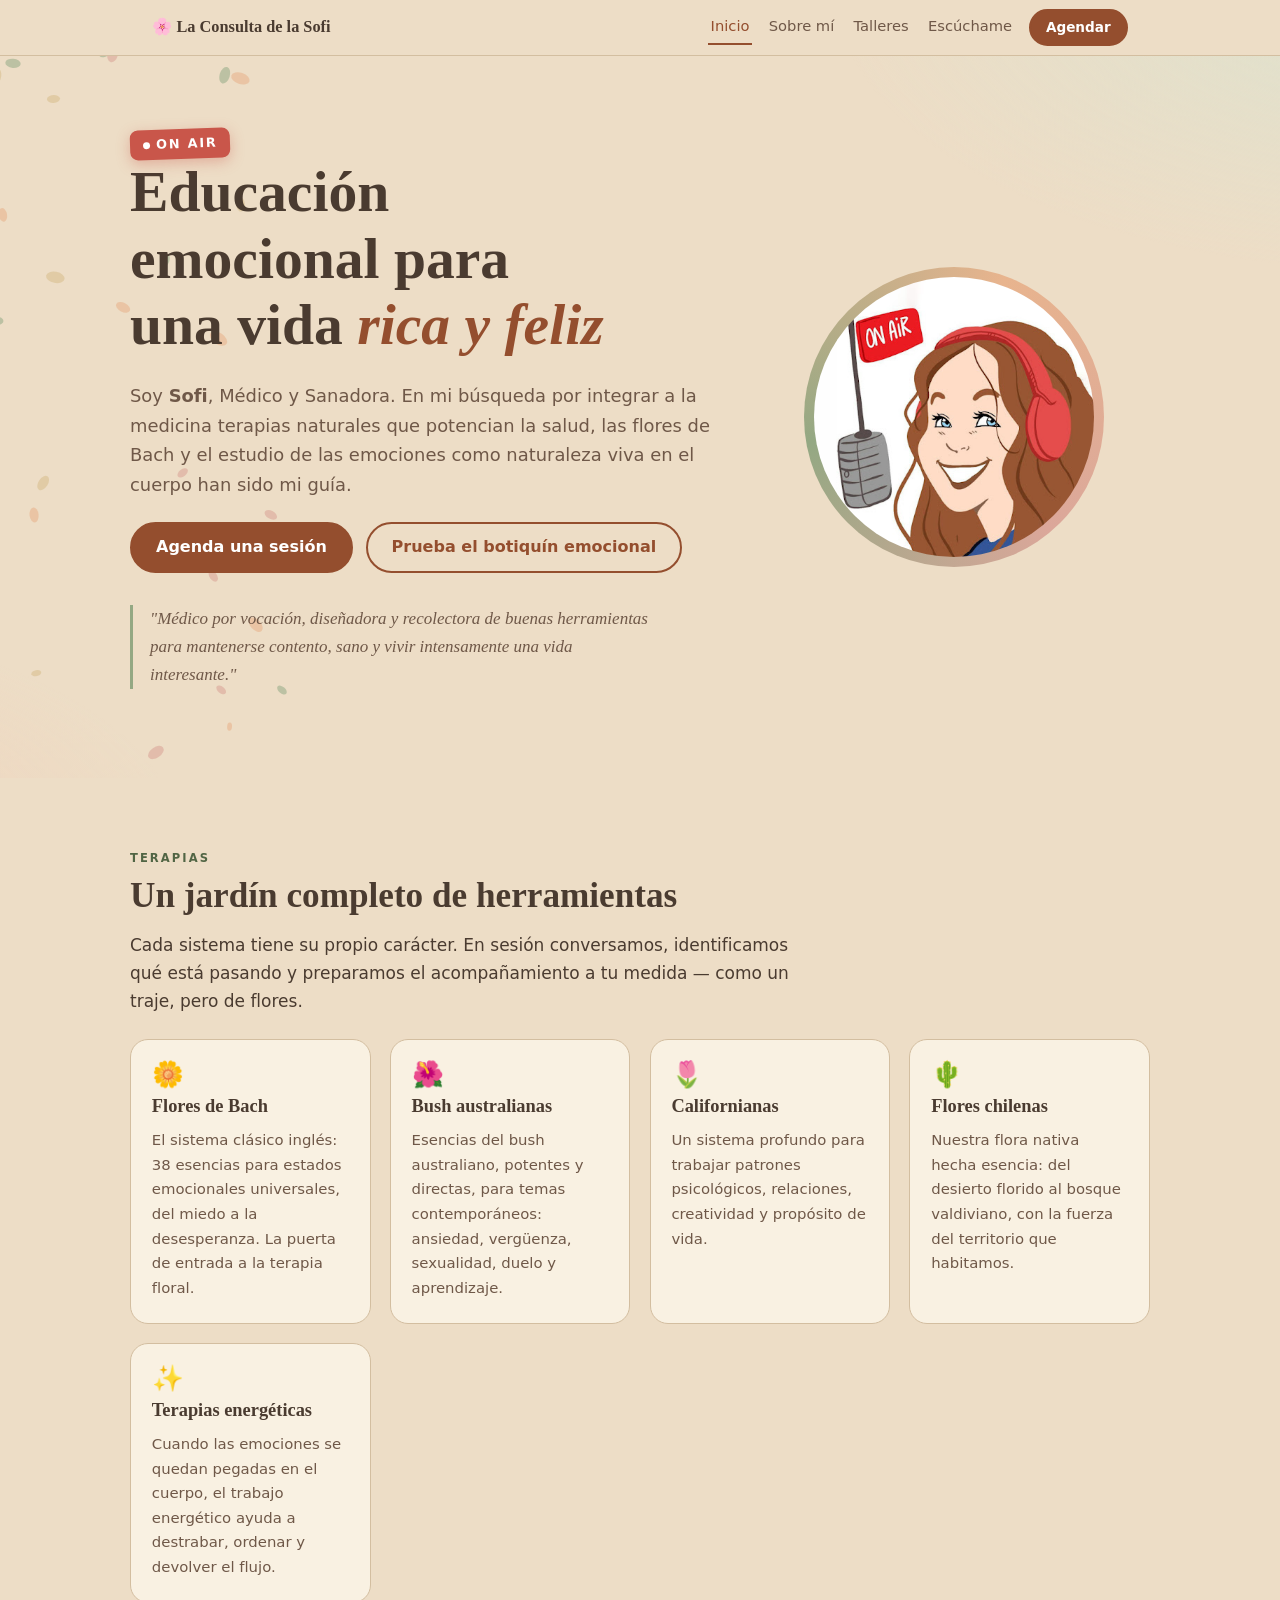
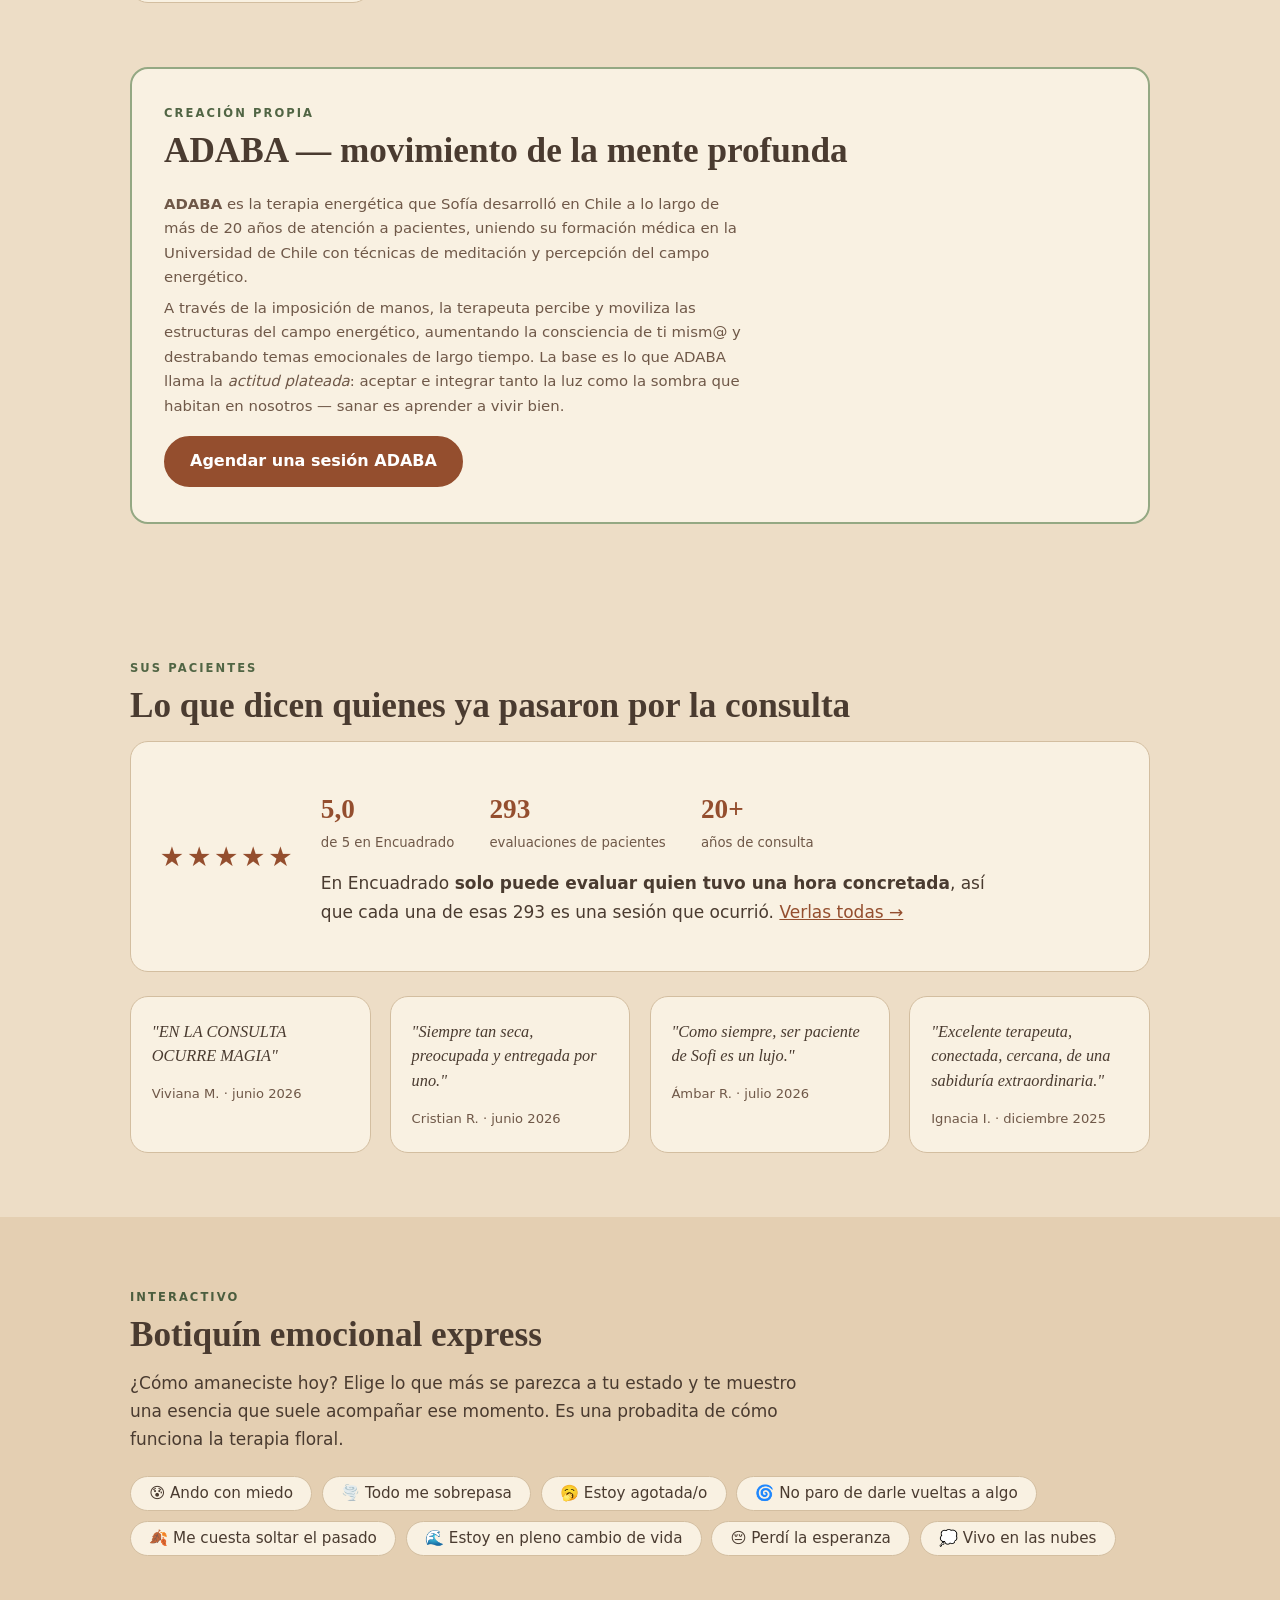
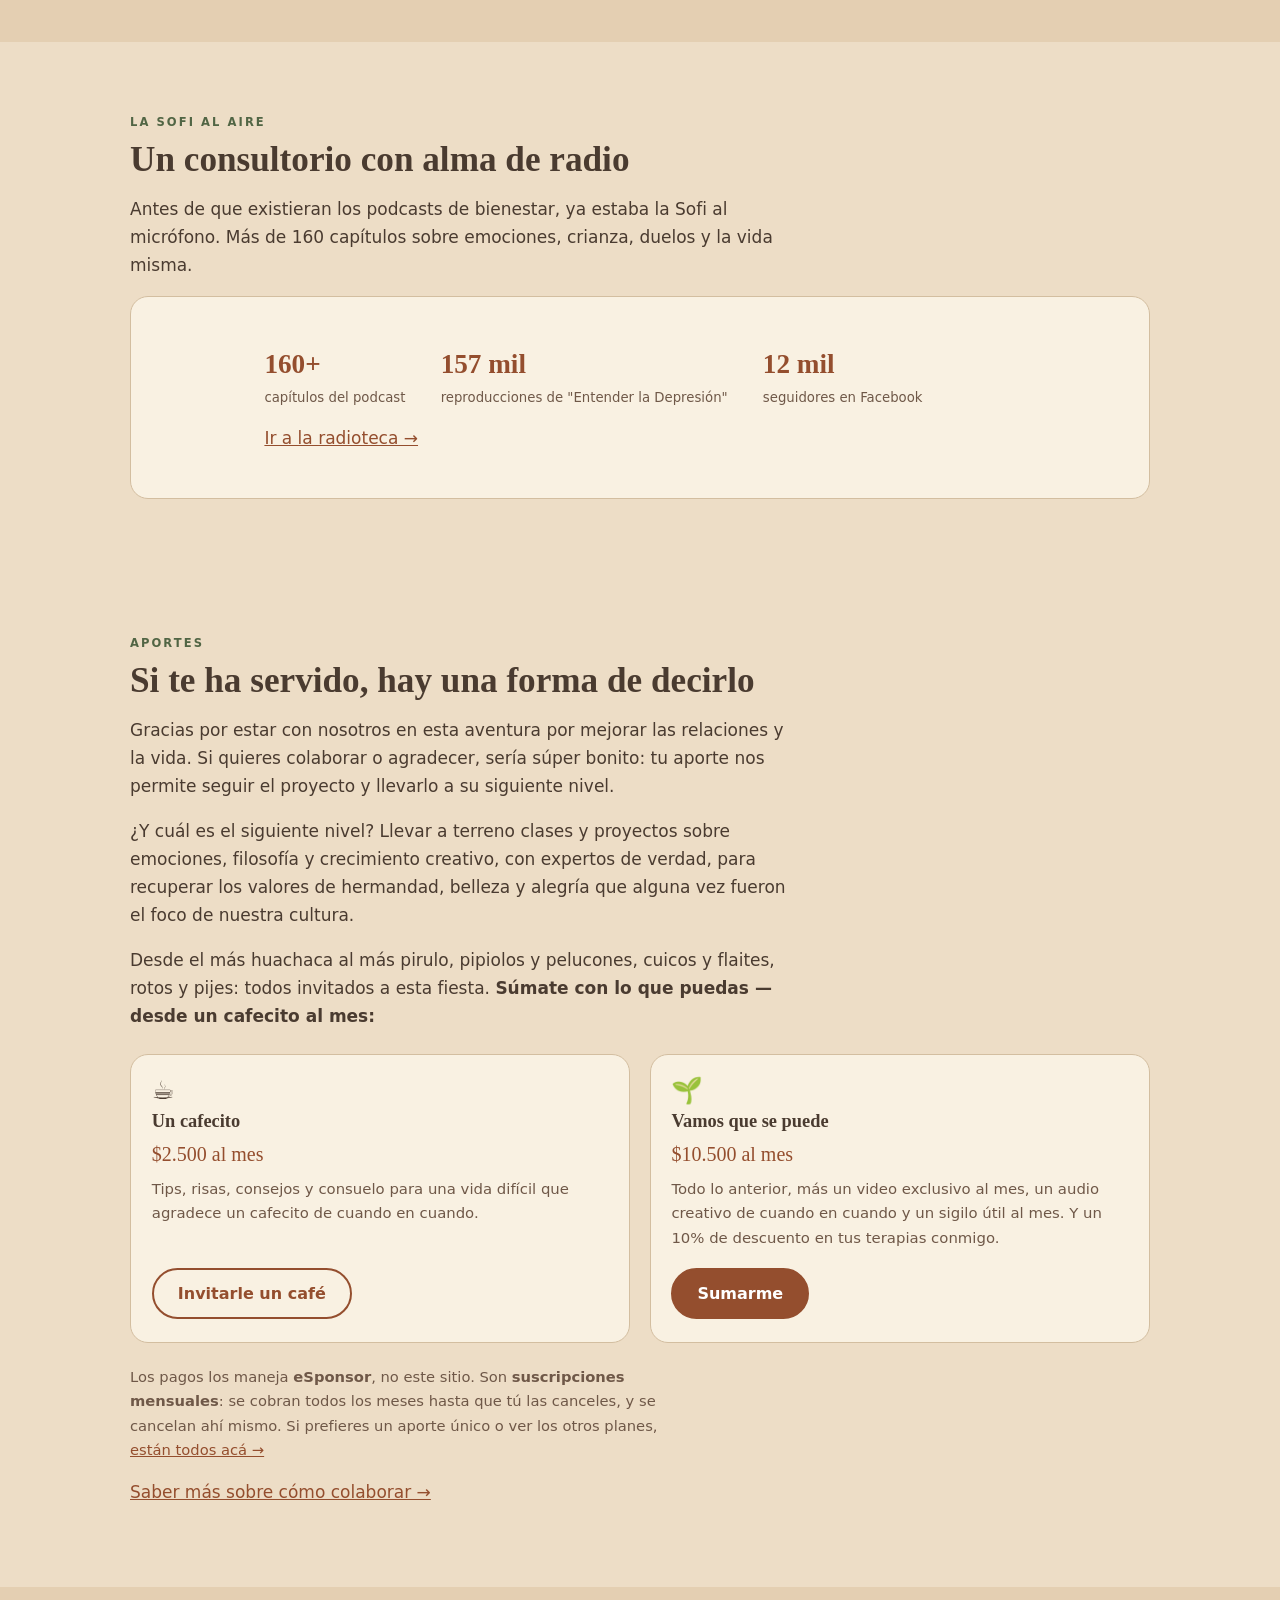
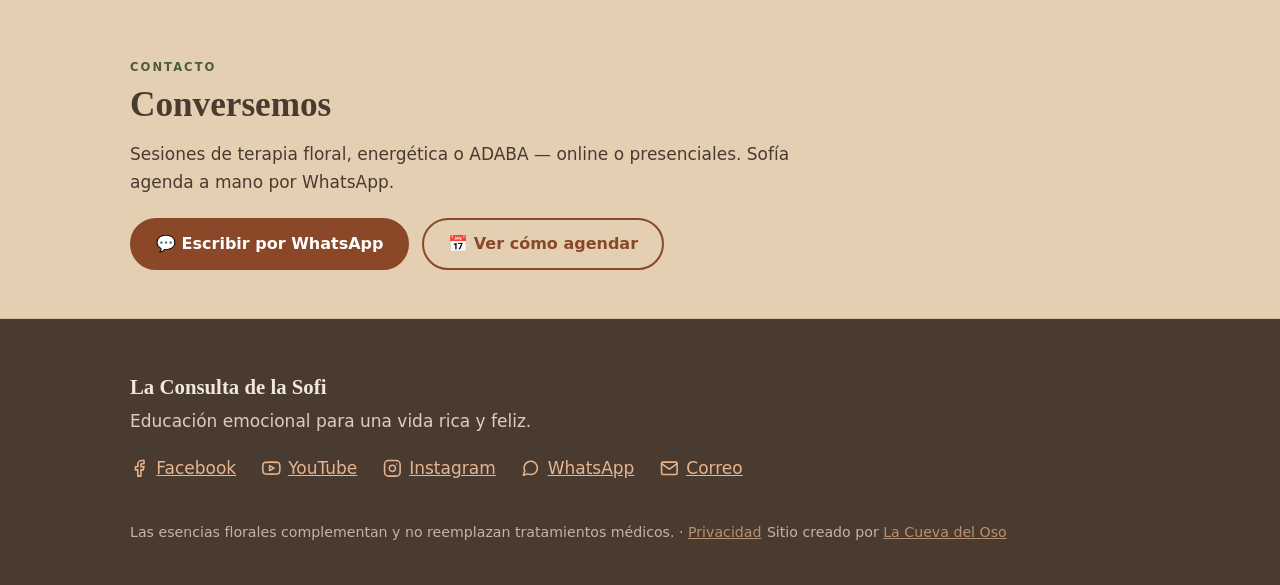
==== index.html @ 29381c26 "refactor: divide estilos.css y agrega H1 faltante en 4 páginas estilos.css (251 líneas, sobre el lím" ====
<!doctype html>
<html lang="es-CL">
<head>
<meta charset="utf-8">
<meta name="viewport" content="width=device-width, initial-scale=1">
<title>La Consulta de la Sofi — Terapia floral y educación emocional</title>
<meta name="description" content="Sofía Vera, terapeuta floral y energética: flores de Bach, Bush australianas, californianas y chilenas, más ADABA, su método propio. Sin solemnidad.">
<!-- HU-18 · qué se dejó fuera del JSON-LD: plan.md → HU-18. -->
<link rel="canonical" href="https://laconsultadelasofi.cl/index.html">
<meta property="og:type" content="website">
<meta property="og:site_name" content="La Consulta de la Sofi">
<meta property="og:locale" content="es_CL">
<meta property="og:title" content="La Consulta de la Sofi — Terapia floral y educación emocional">
<meta property="og:description" content="Terapia floral, terapias energéticas y ADABA con Sofía Vera. Educación emocional sin solemnidad y con harto humor.">
<meta property="og:url" content="https://laconsultadelasofi.cl/index.html">
<meta property="og:image" content="https://laconsultadelasofi.cl/assets/sofi-avatar.jpg">
<meta property="og:image:width" content="400">
<meta property="og:image:height" content="400">
<meta property="og:image:alt" content="Ilustración de Sofía con audífonos rojos frente a un micrófono de radio">
<!-- summary, no summary_large_image: la imagen es cuadrada. Tarjeta ancha = HU-15. -->
<meta name="twitter:card" content="summary">
<link rel="stylesheet" href="css/base.css">
<link rel="stylesheet" href="css/componentes.css">
<script type="application/ld+json">
{
  "@context": "https://schema.org", "@type": "HealthAndBeautyBusiness",
  "name": "La Consulta de la Sofi",
  "alternateName": "Adaba - Sofi Vera Peruzzi",
  "description": "Terapia floral (Bach, Bush australianas, californianas y chilenas), terapias energéticas y ADABA, método propio de Sofía Vera.",
  "url": "https://laconsultadelasofi.cl/",
  "image": "https://laconsultadelasofi.cl/assets/sofi-avatar.jpg",
  "areaServed": { "@type": "City", "name": "Santiago", "addressRegion": "Región Metropolitana", "addressCountry": "CL" },
  "availableLanguage": "es",
  "founder": {
    "@type": "Person", "name": "Sofía Vera Peruzzi", "jobTitle": "Terapeuta floral y energética",
    "knowsAbout": ["Terapia floral", "Flores de Bach", "Terapia energética", "ADABA", "Educación emocional"]
  },
  "makesOffer": [
    { "@type": "Offer", "itemOffered": { "@type": "Service", "name": "Terapia floral", "description": "Bach, Bush australianas, californianas o chilenas, en mezcla preparada a medida." } },
    { "@type": "Offer", "itemOffered": { "@type": "Service", "name": "Terapia energética", "description": "Trabajo sobre emociones que se quedan pegadas en el cuerpo." } },
    { "@type": "Offer", "itemOffered": { "@type": "Service", "name": "Sesión ADABA", "description": "Método propio desarrollado en más de 20 años de consulta." } }
  ],
  "sameAs": [
    "https://www.youtube.com/@LaConsultadelaSofi",
    "https://www.facebook.com/LaConsultaDeLaSofi",
    "https://www.instagram.com/laconsultadelasofi/",
    "https://encuadrado.com/p/adaba-sofia-vera-peruzzi"
  ]
}
</script>
</head>
<body>

<!-- ponytail: nav duplicado en las 6 páginas; sin build no hay includes. Si cambia, cambiarlo en las 6. -->
<nav>
  <div class="wrap">
    <a class="brand" href="index.html">🌸 La Consulta de la Sofi</a>
    <a class="link" href="index.html" aria-current="page">Inicio</a>
    <a class="link" href="sobre-mi.html">Sobre mí</a>
    <a class="link" href="talleres.html">Talleres</a>
    <a class="link" href="escuchame.html">Escúchame</a>
    <a class="btn primary small" href="agendar.html">Agendar</a>
  </div>
</nav>

<main>
  <div class="hero">
    <canvas id="petals" aria-hidden="true"></canvas>
    <div class="wrap">
      <div>
        <span class="onair"><span class="dot"></span>ON AIR</span>
        <h1>Educación emocional para una vida <em>rica y feliz</em></h1>
        <p class="sub">Soy <strong>Sofi</strong>, Médico y Sanadora. En mi búsqueda por integrar a la medicina terapias naturales que potencian la salud, las flores de Bach y el estudio de las emociones como naturaleza viva en el cuerpo han sido mi guía.</p>
        <div class="cta-row">
          <a class="btn primary" href="https://wa.me/56928192203?text=Hola%20Sofi%2C%20te%20escribo%20desde%20tu%20p%C3%A1gina" target="_blank" rel="noopener">Agenda una sesión</a>
          <a class="btn" href="#botiquin">Prueba el botiquín emocional</a>
        </div>
        <p class="credo">"Médico por vocación, diseñadora y recolectora de buenas herramientas para mantenerse contento, sano y vivir intensamente una vida interesante."</p>
      </div>
      <div class="avatar-ring">
        <img src="assets/sofi-avatar.jpg" width="320" height="320" alt="Ilustración de Sofía con audífonos rojos y un micrófono de radio con el letrero ON AIR">
      </div>
    </div>
  </div>

  <section id="terapias">
    <div class="wrap">
      <span class="eyebrow">Terapias</span>
      <h2>Un jardín completo de herramientas</h2>
      <p>Cada sistema tiene su propio carácter. En sesión conversamos, identificamos qué está pasando y preparamos el acompañamiento a tu medida — como un traje, pero de flores.</p>
      <div class="grid">
        <div class="card"><div class="flower">🌼</div><h3>Flores de Bach</h3><p>El sistema clásico inglés: 38 esencias para estados emocionales universales, del miedo a la desesperanza. La puerta de entrada a la terapia floral.</p></div>
        <div class="card"><div class="flower">🌺</div><h3>Bush australianas</h3><p>Esencias del bush australiano, potentes y directas, para temas contemporáneos: ansiedad, vergüenza, sexualidad, duelo y aprendizaje.</p></div>
        <div class="card"><div class="flower">🌷</div><h3>Californianas</h3><p>Un sistema profundo para trabajar patrones psicológicos, relaciones, creatividad y propósito de vida.</p></div>
        <div class="card"><div class="flower">🌵</div><h3>Flores chilenas</h3><p>Nuestra flora nativa hecha esencia: del desierto florido al bosque valdiviano, con la fuerza del territorio que habitamos.</p></div>
        <div class="card"><div class="flower">✨</div><h3>Terapias energéticas</h3><p>Cuando las emociones se quedan pegadas en el cuerpo, el trabajo energético ayuda a destrabar, ordenar y devolver el flujo.</p></div>
      </div>
    </div>
  </section>

  <section id="adaba" style="padding-top:0">
    <div class="wrap">
      <div class="card" style="border:2px solid var(--sage); padding:2.2rem 2rem">
        <span class="eyebrow">Creación propia</span>
        <h2>ADABA — movimiento de la mente profunda</h2>
        <p><strong>ADABA</strong> es la terapia energética que Sofía desarrolló en Chile a lo largo de más de 20 años de atención a pacientes, uniendo su formación médica en la Universidad de Chile con técnicas de meditación y percepción del campo energético.</p>
        <p>A través de la imposición de manos, la terapeuta percibe y moviliza las estructuras del campo energético, aumentando la consciencia de ti mism@ y destrabando temas emocionales de largo tiempo. La base es lo que ADABA llama la <em>actitud plateada</em>: aceptar e integrar tanto la luz como la sombra que habitan en nosotros — sanar es aprender a vivir bien.</p>
        <a class="btn primary" href="https://wa.me/56928192203?text=Hola%20Sofi%2C%20quiero%20agendar%20una%20sesi%C3%B3n%20ADABA" target="_blank" rel="noopener">Agendar una sesión ADABA</a>
      </div>
    </div>
  </section>

  <!-- Testimonios · fuente: Encuadrado, 2026-07-26. Van con inicial y no con el
       apellido completo: es un dato de salud (ley 21.719). Banco de citas de
       repuesto y decisión de privacidad en la-consulta/docs/encuadrado.md. -->
  <section id="testimonios">
    <div class="wrap">
      <span class="eyebrow">Sus pacientes</span>
      <h2>Lo que dicen quienes ya pasaron por la consulta</h2>
      <div class="panel">
        <div class="rating" role="img" aria-label="Calificación 5 de 5">★★★★★</div>
        <div>
          <div class="stat-row">
            <div class="stat"><b>5,0</b><span>de 5 en Encuadrado</span></div>
            <div class="stat"><b>293</b><span>evaluaciones de pacientes</span></div>
            <div class="stat"><b>20+</b><span>años de consulta</span></div>
          </div>
          <p style="margin-top:1rem">En Encuadrado <strong>solo puede evaluar quien tuvo una hora concretada</strong>, así que cada una de esas 293 es una sesión que ocurrió. <a href="https://encuadrado.com/p/adaba-sofia-vera-peruzzi" target="_blank" rel="noopener">Verlas todas →</a></p>
        </div>
      </div>
      <div class="grid">
        <div class="card">
          <div class="testi">"EN LA CONSULTA OCURRE MAGIA"</div>
          <div class="testi-quien">Viviana M. · junio 2026</div>
        </div>
        <div class="card">
          <div class="testi">"Siempre tan seca, preocupada y entregada por uno."</div>
          <div class="testi-quien">Cristian R. · junio 2026</div>
        </div>
        <div class="card">
          <div class="testi">"Como siempre, ser paciente de Sofi es un lujo."</div>
          <div class="testi-quien">Ámbar R. · julio 2026</div>
        </div>
        <div class="card">
          <div class="testi">"Excelente terapeuta, conectada, cercana, de una sabiduría extraordinaria."</div>
          <div class="testi-quien">Ignacia I. · diciembre 2025</div>
        </div>
      </div>
    </div>
  </section>

  <section class="alt" id="botiquin">
    <div class="wrap">
      <span class="eyebrow">Interactivo</span>
      <h2>Botiquín emocional express</h2>
      <p>¿Cómo amaneciste hoy? Elige lo que más se parezca a tu estado y te muestro una esencia que suele acompañar ese momento. Es una probadita de cómo funciona la terapia floral.</p>
      <div class="chips" id="chips" role="group" aria-label="Elige tu estado emocional"></div>
      <div class="receta" id="receta" hidden aria-live="polite">
        <img id="r-img" alt="">
        <span class="sistema" id="r-sistema"></span>
        <p class="esencia" id="r-esencia"></p>
        <p id="r-desc"></p>
        <p class="nota">🌿 Esto es solo una pincelada: la mezcla real se prepara en sesión, conversando y mirando el cuadro completo. Ninguna esencia reemplaza atención médica profesional.</p>
        <p class="nota">Ilustraciones de las flores hechas por Alejandro Uwe en base a las ilustraciones originales de Sofía Vera.</p>
      </div>
    </div>
  </section>

  <section>
    <div class="wrap">
      <span class="eyebrow">La Sofi al aire</span>
      <h2>Un consultorio con alma de radio</h2>
      <p>Antes de que existieran los podcasts de bienestar, ya estaba la Sofi al micrófono. Más de 160 capítulos sobre emociones, crianza, duelos y la vida misma.</p>
      <div class="panel">
        <div class="eq" aria-hidden="true"><span></span><span></span><span></span><span></span><span></span><span></span></div>
        <div>
          <!-- HU-10 · verificado el 2026-07-26: 162 videos, 157 k vistas del cap. 1,
               12 mil seguidores en Facebook (el canal tiene 3,96 mil, de ahí la
               etiqueta). Fuentes y detalle en la-consulta/docs/plan.md → HU-10. -->
          <div class="stat-row">
            <div class="stat"><b>160+</b><span>capítulos del podcast</span></div>
            <div class="stat"><b>157 mil</b><span>reproducciones de "Entender la Depresión"</span></div>
            <div class="stat"><b>12 mil</b><span>seguidores en Facebook</span></div>
          </div>
          <p style="margin-top:1rem"><a href="escuchame.html">Ir a la radioteca →</a></p>
        </div>
      </div>
    </div>
  </section>

  <!-- HU-22 · Aportes. Copy de Sofía, aprobada por ella el 2026-07-28 (habla en
       plural a propósito: el "nosotros" es la comunidad, incluye al donante).
       Ningún dato de pago pasa por acá. Se muestran 2 de los 4 planes de eSponsor;
       por qué esos dos, en la-consulta/docs/aportes.md. -->
  <section id="aportes">
    <div class="wrap">
      <span class="eyebrow">Aportes</span>
      <h2>Si te ha servido, hay una forma de decirlo</h2>
      <p>Gracias por estar con nosotros en esta aventura por mejorar las relaciones y la vida. Si quieres colaborar o agradecer, sería súper bonito: tu aporte nos permite seguir el proyecto y llevarlo a su siguiente nivel.</p>
      <p>¿Y cuál es el siguiente nivel? Llevar a terreno clases y proyectos sobre emociones, filosofía y crecimiento creativo, con expertos de verdad, para recuperar los valores de hermandad, belleza y alegría que alguna vez fueron el foco de nuestra cultura.</p>
      <p>Desde el más huachaca al más pirulo, pipiolos y pelucones, cuicos y flaites, rotos y pijes: todos invitados a esta fiesta. <strong>Súmate con lo que puedas — desde un cafecito al mes:</strong></p>
      <div class="grid">
        <div class="card">
          <div class="flower">☕</div>
          <h3>Un cafecito</h3>
          <div class="precio">$2.500 al mes</div>
          <p>Tips, risas, consejos y consuelo para una vida difícil que agradece un cafecito de cuando en cuando.</p>
          <a class="btn" href="https://esponsor.com/sofia-vera/subscribe/q84l469klz" target="_blank" rel="noopener">Invitarle un café</a>
        </div>
        <div class="card">
          <div class="flower">🌱</div>
          <h3>Vamos que se puede</h3>
          <div class="precio">$10.500 al mes</div>
          <p>Todo lo anterior, más un video exclusivo al mes, un audio creativo de cuando en cuando y un sigilo útil al mes. Y un 10% de descuento en tus terapias conmigo.</p>
          <a class="btn primary" href="https://esponsor.com/sofia-vera/subscribe/63x2qq5728" target="_blank" rel="noopener">Sumarme</a>
        </div>
      </div>
      <p class="nota-pie">Los pagos los maneja <strong>eSponsor</strong>, no este sitio. Son <strong>suscripciones mensuales</strong>: se cobran todos los meses hasta que tú las canceles, y se cancelan ahí mismo. Si prefieres un aporte único o ver los otros planes, <a href="https://esponsor.com/sofia-vera" target="_blank" rel="noopener">están todos acá →</a></p>
      <p style="margin-top:1rem"><a href="colaborar.html">Saber más sobre cómo colaborar →</a></p>
    </div>
  </section>

  <section class="alt" id="contacto" style="padding-bottom:3rem">
    <div class="wrap">
      <span class="eyebrow">Contacto</span>
      <h2>Conversemos</h2>
      <p>Sesiones de terapia floral, energética o ADABA — online o presenciales. Sofía agenda a mano por WhatsApp.</p>
      <div class="cta-row">
        <a class="btn primary" href="https://wa.me/56928192203?text=Hola%20Sofi%2C%20te%20escribo%20desde%20tu%20p%C3%A1gina" target="_blank" rel="noopener">💬 Escribir por WhatsApp</a>
        <a class="btn" href="agendar.html">📅 Ver cómo agendar</a>
      </div>
    </div>
  </section>
</main>

<!-- ponytail: footer duplicado en las 6 páginas. Si cambia, cambiarlo en las 6. -->
<footer>
  <div class="wrap">
    <h2 style="font-size:1.3rem">La Consulta de la Sofi</h2>
    <p style="opacity:.85">Educación emocional para una vida rica y feliz.</p>
    <ul class="links">
      <li><a class="ico-link" href="https://www.facebook.com/LaConsultaDeLaSofi" target="_blank" rel="noopener"><svg class="ico" viewBox="0 0 24 24" aria-hidden="true"><path d="M18 2h-3a5 5 0 0 0-5 5v3H7v4h3v8h4v-8h3l1-4h-4V7a1 1 0 0 1 1-1h3z"/></svg>Facebook</a></li>
      <li><a class="ico-link" href="https://www.youtube.com/@LaConsultadelaSofi" target="_blank" rel="noopener"><svg class="ico" viewBox="0 0 24 24" aria-hidden="true"><path d="M22.54 6.42a2.78 2.78 0 0 0-1.94-2C18.88 4 12 4 12 4s-6.88 0-8.6.46a2.78 2.78 0 0 0-1.94 2A29 29 0 0 0 1 11.75a29 29 0 0 0 .46 5.33A2.78 2.78 0 0 0 3.4 19c1.72.46 8.6.46 8.6.46s6.88 0 8.6-.46a2.78 2.78 0 0 0 1.94-1.92 29 29 0 0 0 .46-5.25 29 29 0 0 0-.46-5.41z"/><polygon points="9.75 15.02 15.5 11.75 9.75 8.48 9.75 15.02"/></svg>YouTube</a></li>
      <li><a class="ico-link" href="https://www.instagram.com/laconsultadelasofi/" target="_blank" rel="noopener"><svg class="ico" viewBox="0 0 24 24" aria-hidden="true"><rect x="2" y="2" width="20" height="20" rx="5"/><path d="M16 11.37A4 4 0 1 1 12.63 8 4 4 0 0 1 16 11.37z"/><line x1="17.5" y1="6.5" x2="17.51" y2="6.5"/></svg>Instagram</a></li>
      <li><a class="ico-link" href="https://wa.me/56928192203?text=Hola%20Sofi%2C%20te%20escribo%20desde%20tu%20p%C3%A1gina" target="_blank" rel="noopener"><svg class="ico" viewBox="0 0 24 24" aria-hidden="true"><path d="M21 11.5a8.38 8.38 0 0 1-.9 3.8 8.5 8.5 0 0 1-7.6 4.7 8.38 8.38 0 0 1-3.8-.9L3 21l1.9-5.7a8.38 8.38 0 0 1-.9-3.8 8.5 8.5 0 0 1 4.7-7.6 8.38 8.38 0 0 1 3.8-.9h.5a8.48 8.48 0 0 1 8 8z"/></svg>WhatsApp</a></li>
      <li><a class="ico-link" href="mailto:contacto@laconsultadelasofi.cl"><svg class="ico" viewBox="0 0 24 24" aria-hidden="true"><rect x="2" y="4" width="20" height="16" rx="2"/><polyline points="22,6 12,13 2,6"/></svg>Correo</a></li>
    </ul>
    <small>Las esencias florales complementan y no reemplazan tratamientos médicos. · <a href="privacidad.html">Privacidad</a></small>
    <small>Sitio creado por <a href="https://lacuevadeloso.cl" target="_blank" rel="noopener">La Cueva del Oso</a></small>
  </div>
</footer>

<script src="js/datos.js" defer></script>
<script src="js/botiquin.js" defer></script>
<script src="js/petalos.js" defer></script>
</body>
</html>
---- css/base.css ----
:root{
    --paper:#EDDDC6; --paper-2:#E4CFB2; --ink:#4A3B30; --ink-soft:#6F5848;
    --coral:#944E2E; --coral-soft:#EFD3BC; --peach:#E8B48E; --sage:#94A883; --sage-soft:#DDE2CE;
    --sage-ink:#516544; --rose:#DBA79A; --onair:#C9564A;
    --card:#F9F1E2; --line:#D3BEA0;
    --radius:18px;
  }
  /* ponytail: single-theme deliberado — la marca de Sofi es papel arena y luz;
     un modo oscuro café no la representa. color-scheme fijo en light. */
  :root{color-scheme:light}
  *{box-sizing:border-box}
  html{scroll-behavior:smooth}
  body{
    margin:0; background:var(--paper); color:var(--ink);
    font-family:"Segoe UI", system-ui, -apple-system, sans-serif;
    font-size:17px; line-height:1.65;
    /* hereda a todo: los tamaños van en rem y crecen si el usuario sube la
       letra; sin esto, al 200% las palabras largas empujaban scroll horizontal */
    overflow-wrap:break-word;
  }
  h1,h2,h3{font-family:Georgia,"Times New Roman",serif; line-height:1.15; text-wrap:balance; margin:0 0 .4em}
  h1{font-size:clamp(2.1rem,5.5vw,3.6rem); font-weight:700}
  h2{font-size:clamp(1.5rem,3.5vw,2.2rem)}
  h3{font-size:1.15rem}
  p{margin:.4em 0 1em; max-width:62ch}
  a{color:var(--coral)}
  .eyebrow{
    display:inline-block; font-size:.72rem; letter-spacing:.18em; text-transform:uppercase;
    color:var(--sage-ink); font-weight:700; margin-bottom:.7em; max-width:100%;
  }
  section{padding:4rem 1.4rem}
  .wrap{max-width:1020px; margin:0 auto}
  /* talleres/escuchame/agendar/privacidad usan h1 como título de página sin
     .hero (WCAG: cada página necesita su h1) — mismo tamaño que h2 para no
     alterar el diseño ya aprobado */
  section .eyebrow + h1{font-size:clamp(1.5rem,3.5vw,2.2rem)}

  /* ---------- nav / router ---------- */
  nav{
    position:sticky; top:0; z-index:20; backdrop-filter:blur(8px);
    background:color-mix(in srgb, var(--paper) 88%, transparent);
    border-bottom:1px solid var(--line);
  }
  nav .wrap{display:flex; align-items:center; gap:.9rem; padding:.55rem 1.4rem; max-width:1020px; flex-wrap:wrap}
  nav .brand{font-family:Georgia,serif; font-weight:700; font-size:1.02rem; color:var(--ink); text-decoration:none; margin-right:auto}
  nav a.link{color:var(--ink-soft); text-decoration:none; font-size:.92rem; padding:.3rem .15rem; border-bottom:2px solid transparent}
  nav a.link:hover{color:var(--coral)}
  nav a.link[aria-current="page"]{color:var(--coral); border-bottom-color:var(--coral)}
  @media (max-width:640px){
    nav .wrap{justify-content:center; gap:.15rem 1.1rem; padding:.5rem 1rem}
    nav .brand{flex-basis:100%; margin:0 0 .15rem; text-align:center}
    nav a.link{padding:.45rem .25rem}
  }
  main{display:block; animation:fadein .35s ease}
  @keyframes fadein{from{opacity:0; transform:translateY(8px)}to{opacity:1}}
  @media (prefers-reduced-motion:reduce){ main{animation:none} }

  /* aviso cuando datos/*.json no carga: nunca dejar la sección en blanco */
  .aviso-carga{background:var(--card); border:1px dashed var(--coral); border-radius:14px;
    padding:1rem 1.2rem; color:var(--ink-soft); font-size:.95rem}

  /* ---------- footer ---------- */
  footer{background:#4A3B30; color:#F2E8DA; padding:3.5rem 1.4rem 2.5rem; border-top:1px solid var(--line)}
  footer h2{color:inherit}
  footer a{color:var(--peach)}
  footer .links{display:flex; gap:1.6rem; flex-wrap:wrap; margin:1.2rem 0 2rem; padding:0; list-style:none}
  footer small{opacity:.7}
  .ico-link{display:inline-flex; align-items:center; gap:.45em}
  .ico{width:1.1em; height:1.1em; stroke:currentColor; fill:none; stroke-width:2; stroke-linecap:round; stroke-linejoin:round; flex:none}
---- css/componentes.css ----
/* ---------- hero ---------- */
  /* sin overflow:hidden — al 200% de zoom recortaba el h1 y los párrafos sin
     dejar scrollbar, o sea el texto quedaba inalcanzable (WCAG 1.4.4) */
  .hero{position:relative; padding:4.5rem 1.4rem 4.5rem; background:
    radial-gradient(60rem 30rem at 110% -10%, var(--sage-soft), transparent 60%),
    radial-gradient(50rem 26rem at -20% 110%, var(--coral-soft), transparent 55%),
    var(--paper);}
  .hero .wrap{display:grid; grid-template-columns:1.2fr .8fr; gap:2.5rem; align-items:center; position:relative}
  /* un ítem de grid no se encoge bajo su contenido mínimo: sin esto una palabra
     larga del h1 estiraba la columna en vez de partirse */
  .hero .wrap > *{min-width:0}
  @media (max-width:760px){ .hero .wrap{grid-template-columns:1fr} }
  .onair{
    display:inline-flex; align-items:center; gap:.5em; background:var(--onair); color:#fff;
    font-weight:700; font-size:.8rem; letter-spacing:.14em; padding:.35em 1em; border-radius:8px;
    transform:rotate(-2deg); box-shadow:0 4px 14px color-mix(in srgb, var(--onair) 35%, transparent);
  }
  .onair .dot{width:.55em;height:.55em;border-radius:50%;background:#fff;animation:blink 1.6s infinite}
  @keyframes blink{0%,100%{opacity:1}50%{opacity:.25}}
  @media (prefers-reduced-motion:reduce){ .onair .dot,.eq span{animation:none !important} }
  .hero h1 em{font-style:italic; color:var(--coral)}
  .hero .sub{font-size:1.12rem; color:var(--ink-soft)}
  .avatar-ring{
    justify-self:center; width:min(300px,70vw); aspect-ratio:1; border-radius:50%;
    padding:10px; background:conic-gradient(from 20deg, var(--peach), var(--rose), var(--sage), var(--peach));
  }
  .avatar-ring img{width:100%; height:100%; border-radius:50%; object-fit:cover; display:block; background:#fff}
  .cta-row{display:flex; gap:.8rem; flex-wrap:wrap; margin-top:1.4rem}
  .btn{
    display:inline-block; text-decoration:none; font-weight:600; border-radius:999px;
    padding:.65em 1.5em; border:2px solid var(--coral); transition:transform .15s ease;
    cursor:pointer; font-family:inherit; font-size:1rem; background:none; color:var(--coral);
    max-width:100%; /* etiquetas largas envuelven en vez de desbordar la pantalla */
  }
  .btn:hover{transform:translateY(-2px)}
  .btn.primary{background:var(--coral); color:#fff}
  .btn.small{font-size:.85rem; padding:.4em 1.1em}
  .btn:disabled{opacity:.45; cursor:not-allowed; transform:none}
  .hero .credo{margin-top:2rem; font-family:Georgia,serif; font-style:italic; color:var(--ink-soft); border-left:3px solid var(--sage); padding-left:1em}

  /* ---------- cards / grids ---------- */
  /* Sobre --paper-2 (12% más oscuro que --paper) los tres tokens de texto caían
     bajo AA: coral 4.09, sage-ink 4.21, ink-soft 4.38. Se redefinen en el scope
     de .alt en vez de aclarar el fondo — aclararlo lo suficiente lo dejaba
     igual a --paper y la alternancia de secciones desaparecía. */
  .alt{
    background:var(--paper-2);
    --coral:#8A4829; --sage-ink:#4B5D3E; --ink-soft:#685343;
  }
  /* min(220px,100%): el mínimo fijo generaba scroll horizontal a 320px */
  .grid{display:grid; gap:1.2rem; grid-template-columns:repeat(auto-fit,minmax(min(220px,100%),1fr)); margin-top:1.5rem}
  .card{
    background:var(--card); border:1px solid var(--line); border-radius:var(--radius);
    padding:1.4rem 1.3rem; position:relative;
    display:flex; flex-direction:column;
    transition:transform .18s ease, box-shadow .18s ease, border-color .18s ease;
  }
  .card:hover{
    transform:translateY(-4px); border-color:var(--peach);
    box-shadow:0 10px 24px color-mix(in srgb, var(--ink) 12%, transparent);
  }
  @media (prefers-reduced-motion:reduce){ .card, .card:hover{transform:none; transition:none} }
  .card .flower{font-size:1.6rem; line-height:1; margin-bottom:.5rem}
  .card h3{margin-bottom:.3em}
  .card p{font-size:.93rem; color:var(--ink-soft); margin-bottom:0; flex:1}
  /* el párrafo absorbe el sobrante (flex:1 arriba) y empuja el botón al fondo:
     así dos tarjetas hermanas con textos de distinto largo alinean sus botones */
  .card .btn{margin-top:1.1rem; align-self:flex-start}

  /* lista de formas de colaborar (colaborar.html) — prosa, no tarjetas: no son
     opciones que se elijan, son ejemplos que se leen */
  .formas{list-style:none; padding:0; margin:1.4rem 0 1.6rem; max-width:62ch}
  .formas li{padding:0 0 0 1.4rem; margin-bottom:1rem; position:relative; color:var(--ink-soft)}
  .formas li::before{content:"—"; position:absolute; left:0; color:var(--coral)}
  .formas strong{color:var(--ink)}

  /* ---------- testimonios ---------- */
  /* techo en px: las estrellas van en nowrap (partirlas se leería como nota
     menor) y al 200% desbordaban. Decorativas: el "5,0" va al lado y sí escala */
  .rating{color:var(--coral); font-size:min(1.7rem,40px); letter-spacing:.1em; line-height:1; white-space:nowrap}
  .testi{font-family:Georgia,serif; font-style:italic; font-size:1.02rem; line-height:1.5}
  .testi-quien{font-size:.82rem; color:var(--ink-soft); margin-top:.9rem}

  /* ---------- botiquín ---------- */
  .chips{display:flex; flex-wrap:wrap; gap:.6rem; margin:1.4rem 0}
  .chip{
    border:1.5px solid var(--line); background:var(--card); color:var(--ink);
    border-radius:999px; padding:.5em 1.2em; font-size:.95rem; cursor:pointer;
    font-family:inherit; transition:all .15s ease;
  }
  .chip:hover{border-color:var(--sage); transform:translateY(-1px)}
  .chip[aria-pressed="true"]{background:var(--sage-ink); border-color:var(--sage-ink); color:#fff}
  .chip:focus-visible,.btn:focus-visible,a:focus-visible{outline:3px solid var(--ink); outline-offset:2px}
  .receta{
    margin-top:1rem; background:var(--card); border:1px dashed var(--sage); border-radius:var(--radius);
    padding:1.5rem 1.6rem;
  }
  .receta[hidden]{display:none}
  .receta .esencia{font-family:Georgia,serif; font-size:1.5rem; color:var(--coral); margin:0 0 .15em}
  .receta .sistema{font-size:.78rem; letter-spacing:.14em; text-transform:uppercase; color:var(--sage-ink); font-weight:700}
  .receta p{margin:.6em 0 0}
  .receta .nota{font-size:.85rem; color:var(--ink-soft); font-style:italic}
  .receta #r-img{width:100%; max-width:220px; height:auto; border-radius:var(--radius); display:block}

  /* ---------- podcast / radioteca ---------- */
  .eq{display:flex; align-items:flex-end; gap:5px; height:64px}
  .eq span{width:9px; background:var(--peach); border-radius:4px 4px 0 0; animation:eq 1.1s ease-in-out infinite}
  .eq span:nth-child(2){animation-delay:.15s; background:var(--rose)}
  .eq span:nth-child(3){animation-delay:.3s; background:var(--sage)}
  .eq span:nth-child(4){animation-delay:.45s; background:var(--peach)}
  .eq span:nth-child(5){animation-delay:.6s; background:var(--rose)}
  .eq span:nth-child(6){animation-delay:.75s; background:var(--sage)}
  @keyframes eq{0%,100%{height:18%}50%{height:100%}}
  .panel{
    display:grid; grid-template-columns:auto 1fr; gap:1.6rem; align-items:center;
    background:var(--card); border:1px solid var(--line); border-radius:var(--radius); padding:1.8rem;
  }
  @media (max-width:640px){ .panel{grid-template-columns:1fr} }
  .stat-row{display:flex; gap:2.2rem; flex-wrap:wrap; margin-top:1rem}
  .stat b{font-family:Georgia,serif; font-size:1.7rem; color:var(--coral); font-variant-numeric:tabular-nums}
  .stat span{display:block; font-size:.83rem; color:var(--ink-soft)}
  .dial-card{display:block; text-decoration:none; color:var(--ink)}
  .dial-card .freq{
    font-family:Consolas,monospace; font-size:.8rem; color:var(--coral); letter-spacing:.1em;
    border:1px solid var(--line); border-radius:6px; padding:.15em .6em; display:inline-block; margin-bottom:.6rem;
    background:var(--paper);
  }
  .dial-card:hover{border-color:var(--coral)}
  .dial-card .dur{font-size:.8rem; color:var(--ink-soft)}
  .dial-line{height:6px; border-radius:3px; margin-top:.9rem;
    background:repeating-linear-gradient(90deg, var(--line) 0 2px, transparent 2px 12px);
    position:relative}
  .dial-line i{position:absolute; top:-4px; width:3px; height:14px; background:var(--coral); border-radius:2px}

  /* ---------- talleres ---------- */
  .taller-card{display:flex; flex-direction:column; gap:.4rem}
  .taller-card .tag{font-size:.72rem; letter-spacing:.14em; text-transform:uppercase; color:var(--ink-soft); font-weight:700}
  .taller-card .meta{display:flex; gap:1.2rem; flex-wrap:wrap; font-size:.88rem; color:var(--ink-soft); margin:.4rem 0 .8rem}
  .taller-card .meta b{color:var(--ink)}
  /* ponytail: .precio global — lo comparten talleres y las tarjetas de aporte */
  .precio{font-family:Georgia,serif; font-size:1.25rem; color:var(--coral)}
  /* el precio iba más grande que el nombre del plan (1.25 vs 1.15rem) y la
     sección se leía como tarifario en vez de invitación: acá manda el nombre */
  .precio.aporte{font-size:.98rem; color:var(--ink-soft); font-family:inherit}
  .cupos{display:inline-block; font-size:.78rem; background:var(--sage-soft); color:var(--ink); border-radius:999px; padding:.2em .9em; font-weight:600}
  .cupos.pocos{background:var(--coral-soft)}
  /* Sección sin contenido todavía: no es un error, así que se ve tranquila. */
  .aviso-vacio{background:var(--card); border:1px solid var(--line); border-radius:var(--radius);
    padding:1.2rem 1.4rem; color:var(--ink-soft); max-width:38rem}

  /* ---------- agendar ---------- */
  /* .nota-agenda: aparte, en itálica. .nota-pie: letra chica factual (fuentes, condiciones) */
  .nota-agenda,.nota-pie{font-size:.92rem; color:var(--ink-soft); font-style:italic; margin-top:1.4rem; max-width:38rem}
  .nota-pie{font-style:normal; max-width:60ch}

  /* ---------- página legal ---------- */
  .legal h3{margin-top:2.2rem; color:var(--sage-ink)}
  .legal ul{max-width:62ch; padding-left:1.2rem}
  .legal li{margin-bottom:.6em}

  /* ---------- línea de tiempo (sobre-mi.html) ---------- */
  /* ponytail: <ol> con un riel de borde y puntos en ::before. Sin librería,
     sin JS: son ~5 hitos estáticos. */
  .timeline{list-style:none; margin:2rem 0 0; padding:0 0 0 1.8rem; max-width:62ch;
    border-left:2px solid var(--line)}
  .timeline li{position:relative; padding-bottom:2rem}
  .timeline li:last-child{padding-bottom:0}
  .timeline li::before{
    content:""; position:absolute; left:calc(-1.8rem - 7px); top:.45em;
    width:12px; height:12px; border-radius:50%;
    background:var(--coral); border:2px solid var(--paper);
  }
  .timeline .cuando{
    display:block; font-size:.72rem; letter-spacing:.14em; text-transform:uppercase;
    color:var(--sage-ink); font-weight:700; margin-bottom:.2em;
  }
  .timeline .hito{font-family:Georgia,serif; font-size:1.15rem; color:var(--ink); margin:0 0 .3em}
  .timeline p{margin:0; font-size:.95rem; color:var(--ink-soft)}
  @media (max-width:640px){
    .timeline{padding-left:1.3rem}
    .timeline li::before{left:calc(-1.3rem - 7px)}
  }

  #petals{position:absolute; inset:0; width:100%; height:100%; pointer-events:none}
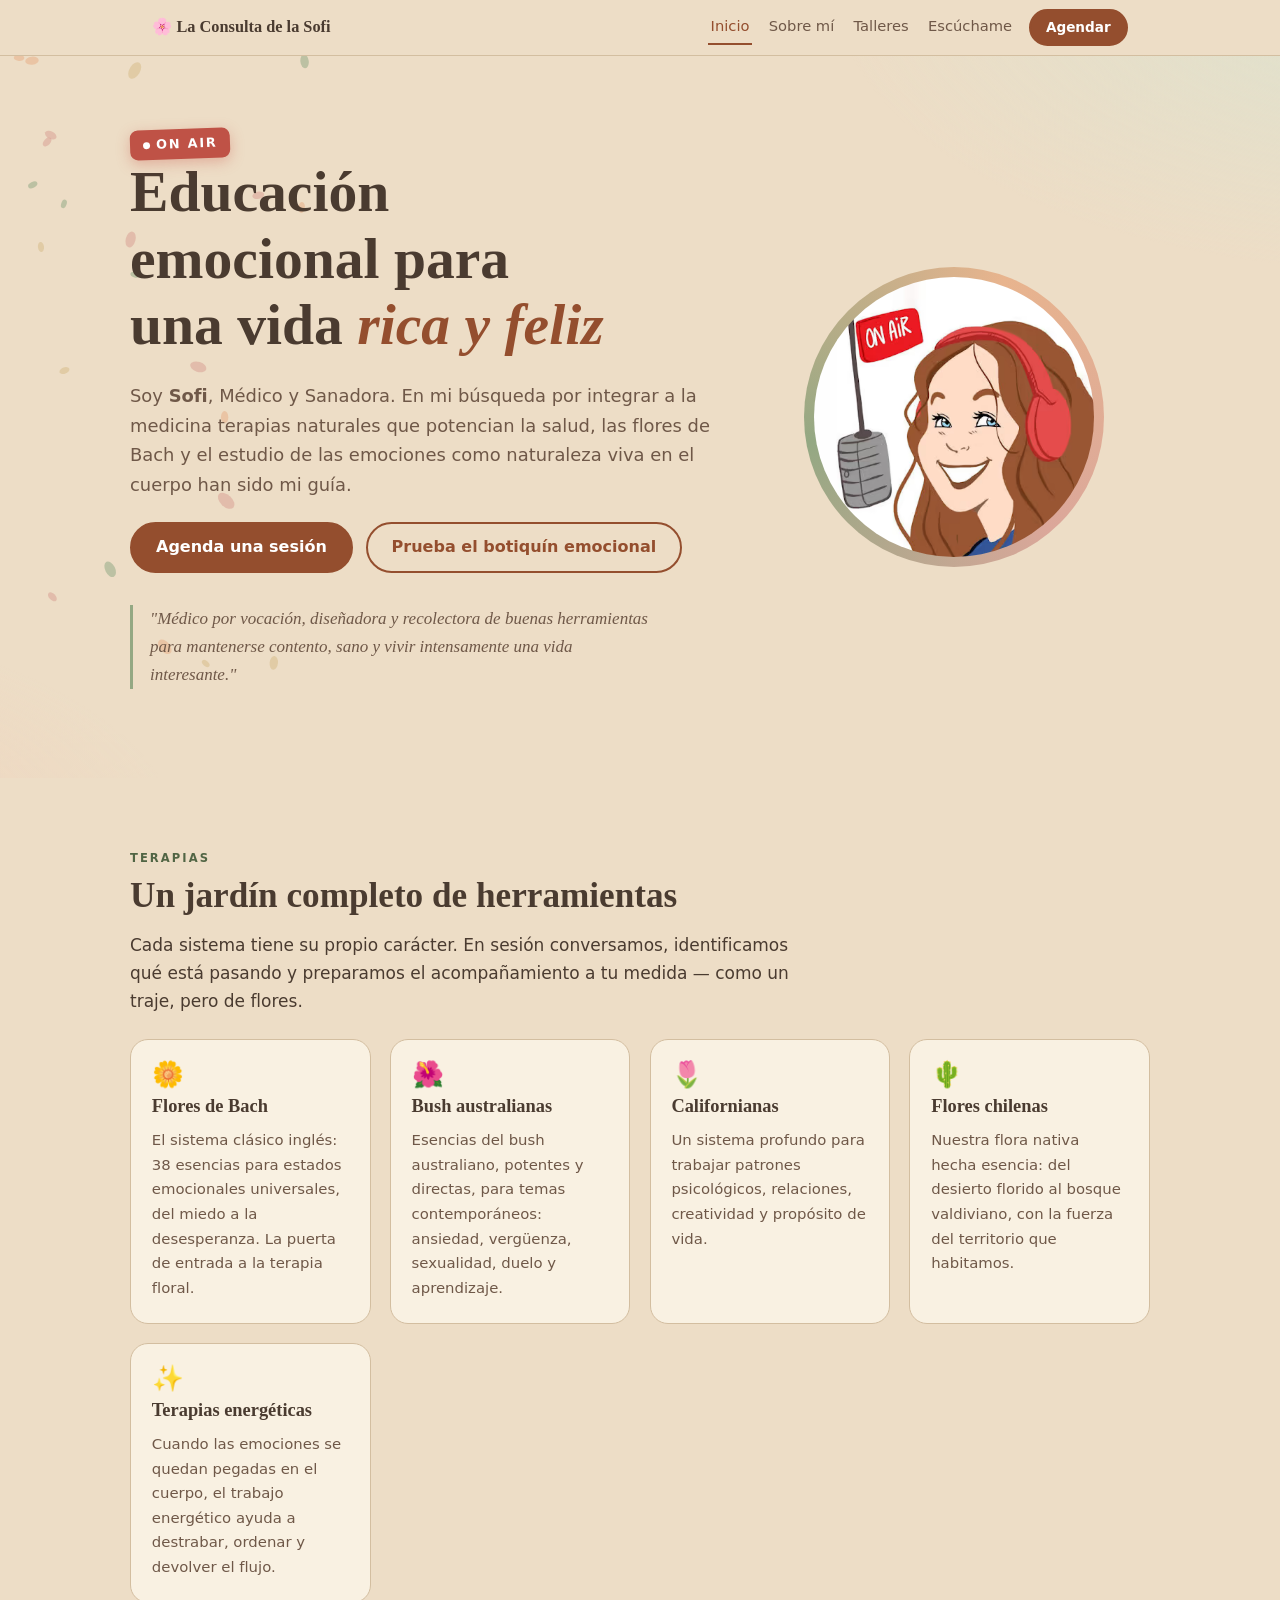
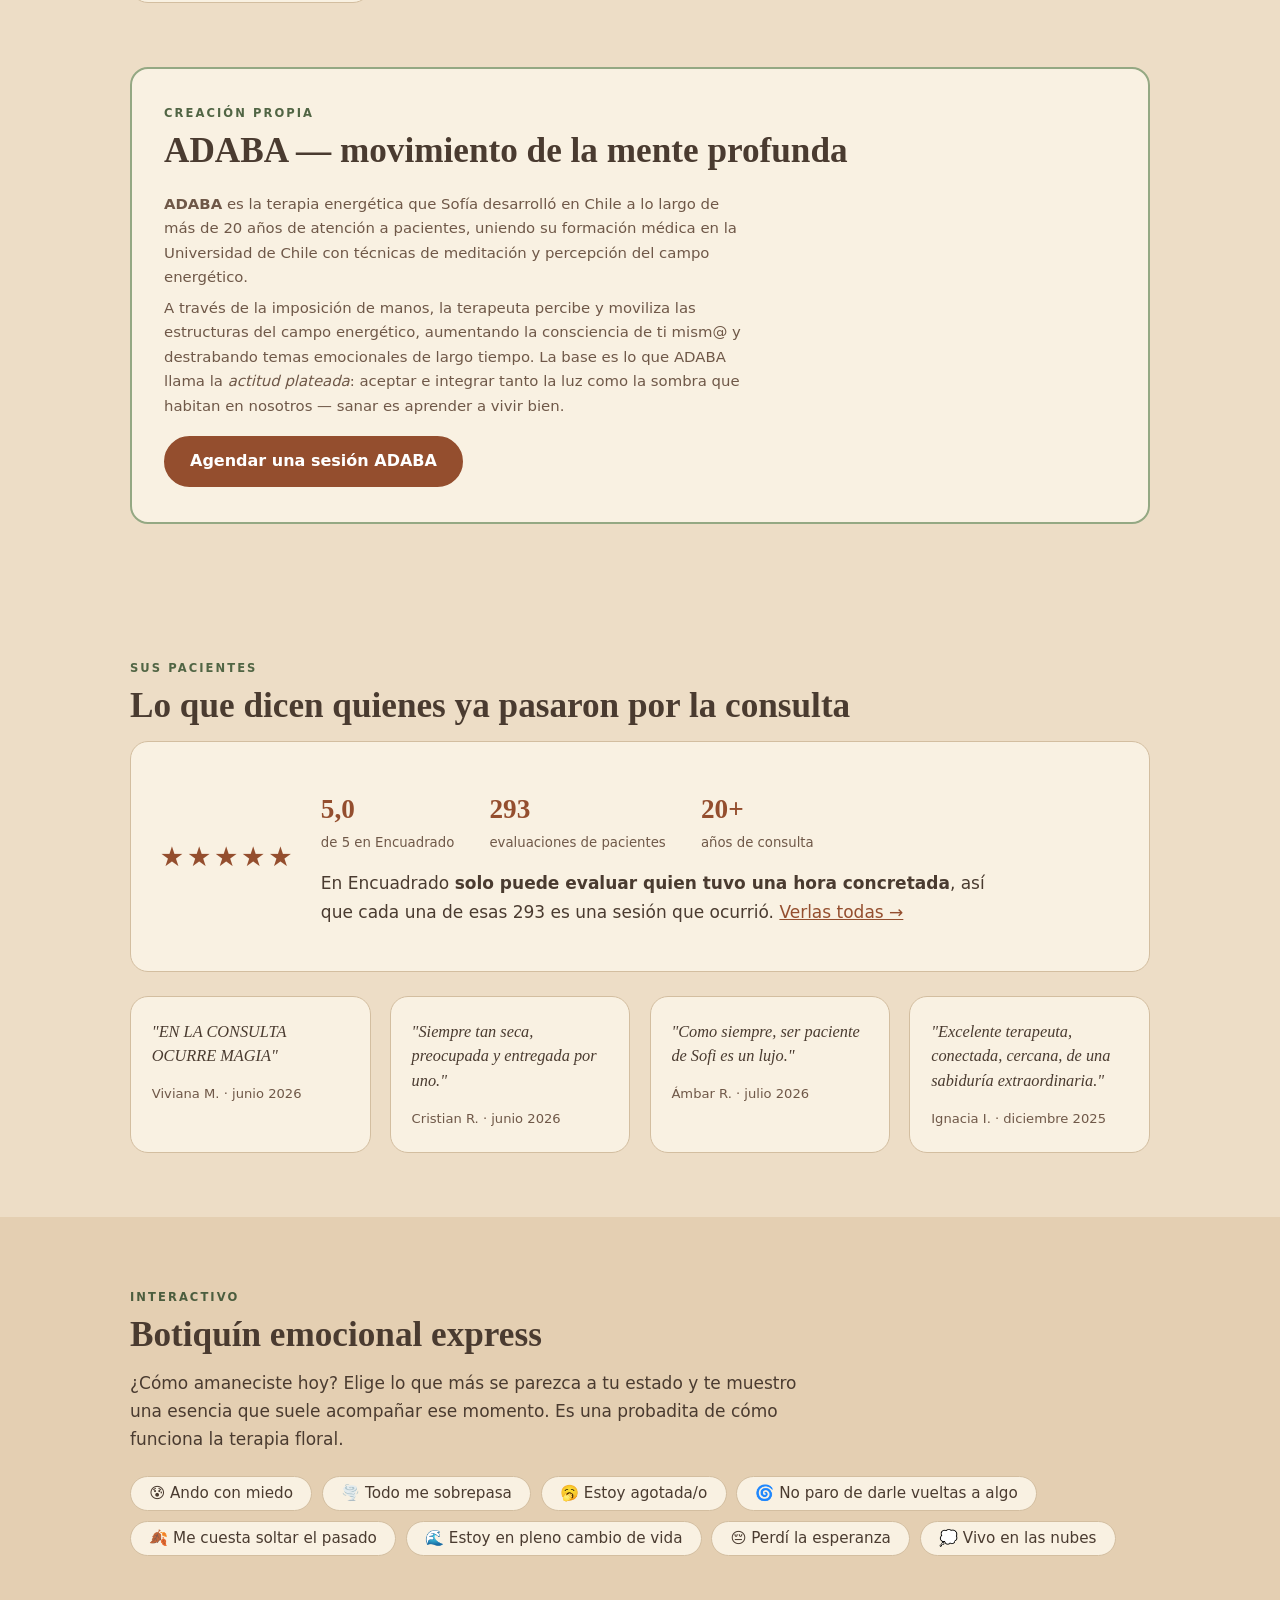
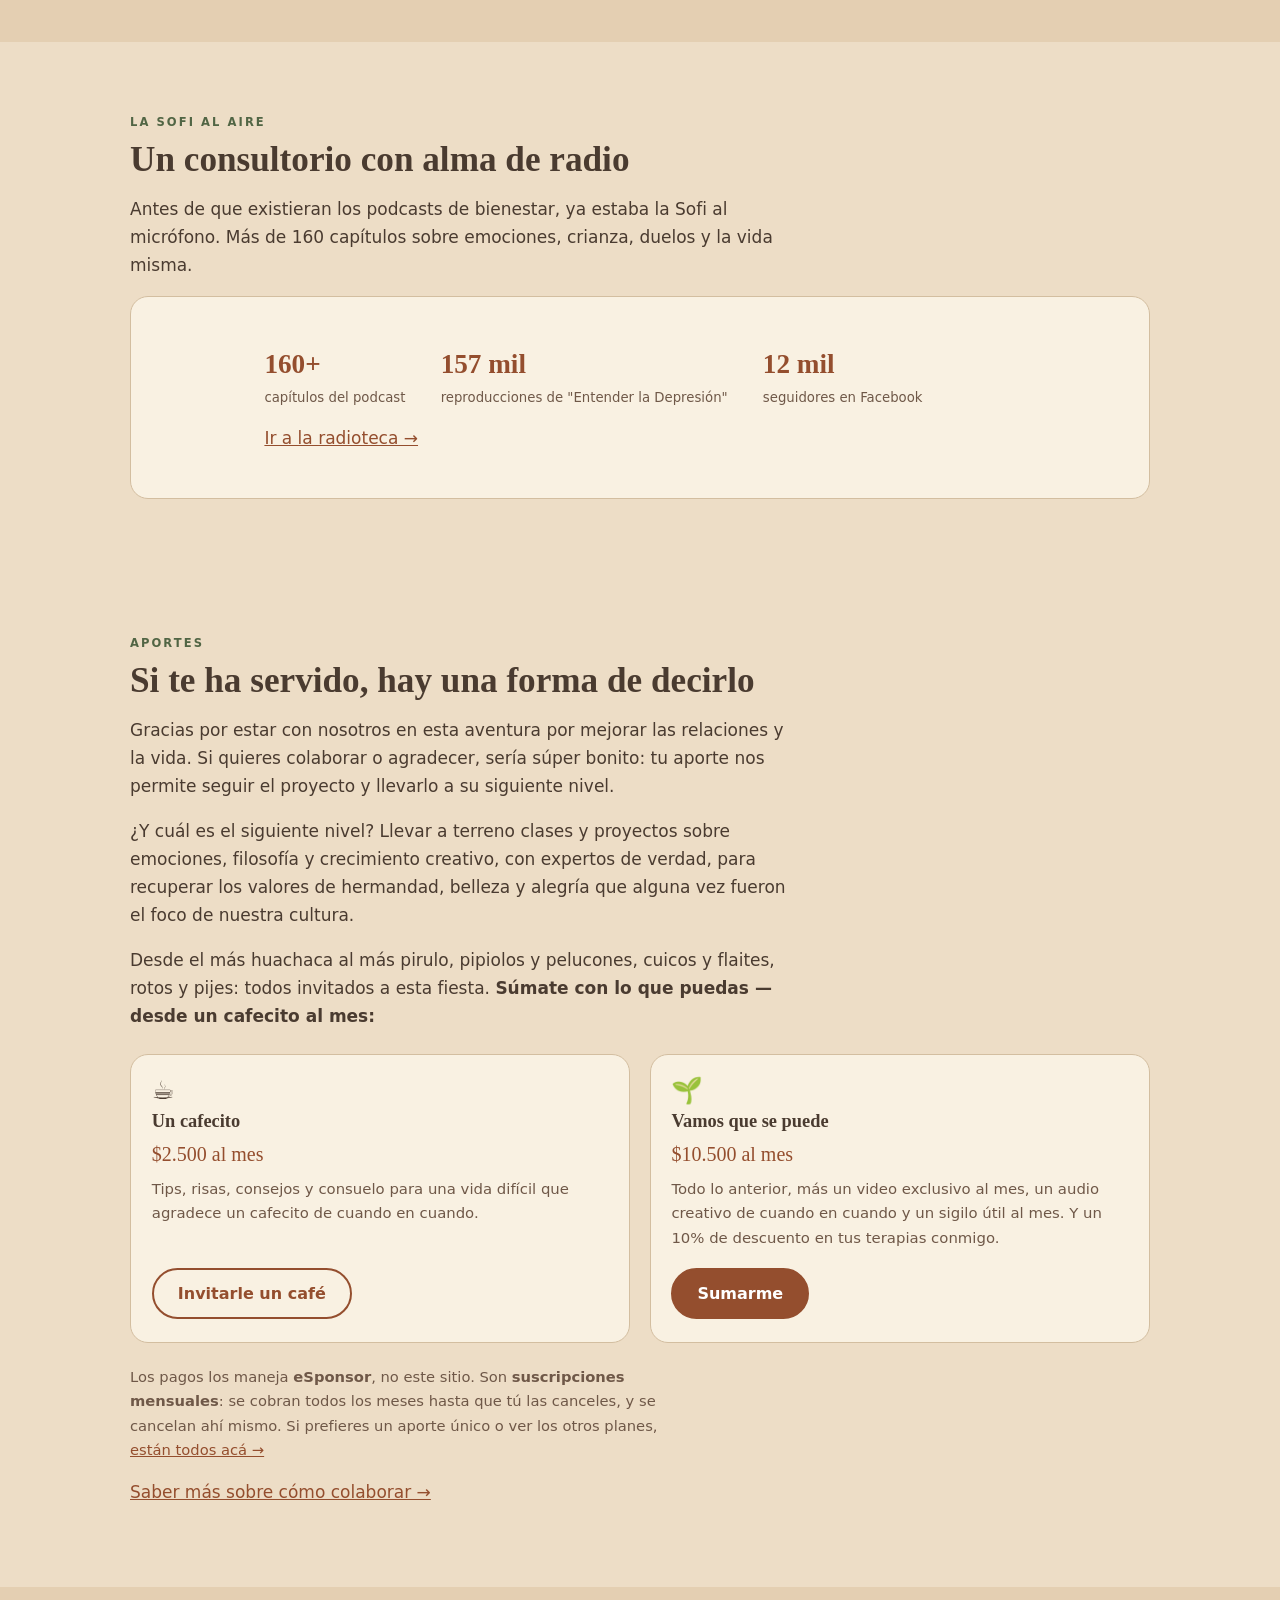
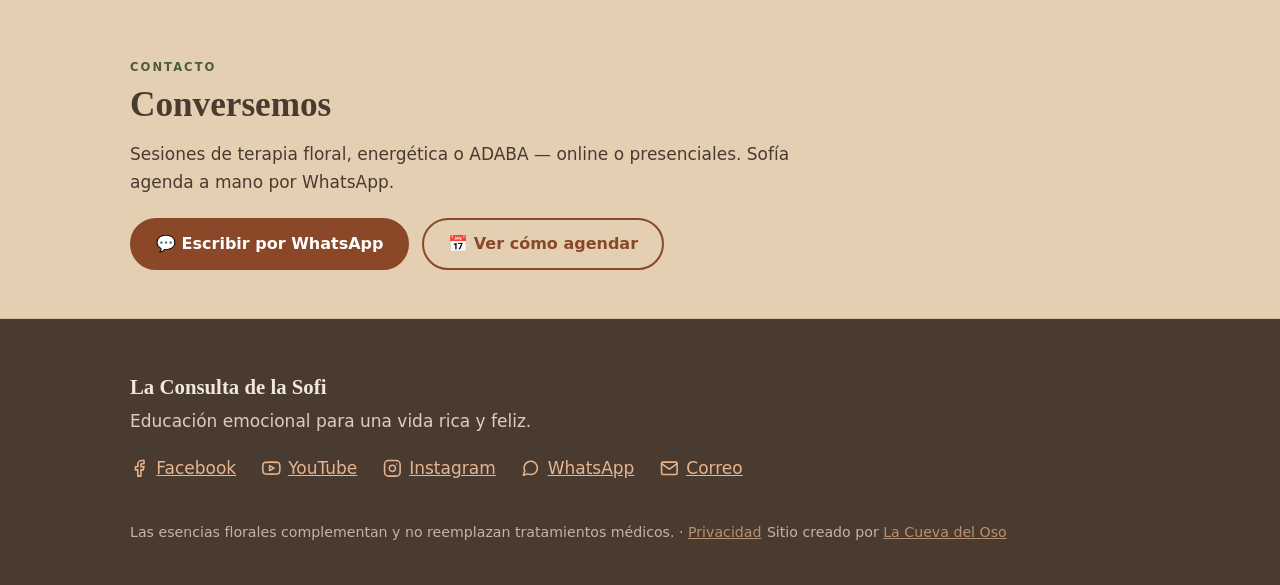
==== commit 52c05cbc: "perf: agrega WebP/AVIF al avatar del hero (LCP de index.html) <picture> con avif (9.5 KiB) y webp (1" ====
--- a/index.html
+++ b/index.html
@@ -78,7 +78,11 @@
         <p class="credo">"Médico por vocación, diseñadora y recolectora de buenas herramientas para mantenerse contento, sano y vivir intensamente una vida interesante."</p>
       </div>
       <div class="avatar-ring">
-        <img src="assets/sofi-avatar.jpg" width="320" height="320" alt="Ilustración de Sofía con audífonos rojos y un micrófono de radio con el letrero ON AIR">
+        <picture>
+          <source srcset="assets/sofi-avatar.avif" type="image/avif">
+          <source srcset="assets/sofi-avatar.webp" type="image/webp">
+          <img src="assets/sofi-avatar.jpg" width="320" height="320" fetchpriority="high" alt="Ilustración de Sofía con audífonos rojos y un micrófono de radio con el letrero ON AIR">
+        </picture>
       </div>
     </div>
   </div>
--- a/css/componentes.css
+++ b/css/componentes.css
@@ -12,7 +12,10 @@
   .hero .wrap > *{min-width:0}
   @media (max-width:760px){ .hero .wrap{grid-template-columns:1fr} }
   .onair{
-    display:inline-flex; align-items:center; gap:.5em; background:var(--onair); color:#fff;
+    display:inline-flex; align-items:center; gap:.5em;
+    /* ponytail: #C9564A + texto blanco da 4.27:1, bajo el mínimo AA (4.5:1) a este
+       tamaño de texto. 5% más oscuro para pasar sin tocar el rojo de marca. */
+    background:color-mix(in srgb, var(--onair) 95%, black 5%); color:#fff;
     font-weight:700; font-size:.8rem; letter-spacing:.14em; padding:.35em 1em; border-radius:8px;
     transform:rotate(-2deg); box-shadow:0 4px 14px color-mix(in srgb, var(--onair) 35%, transparent);
   }
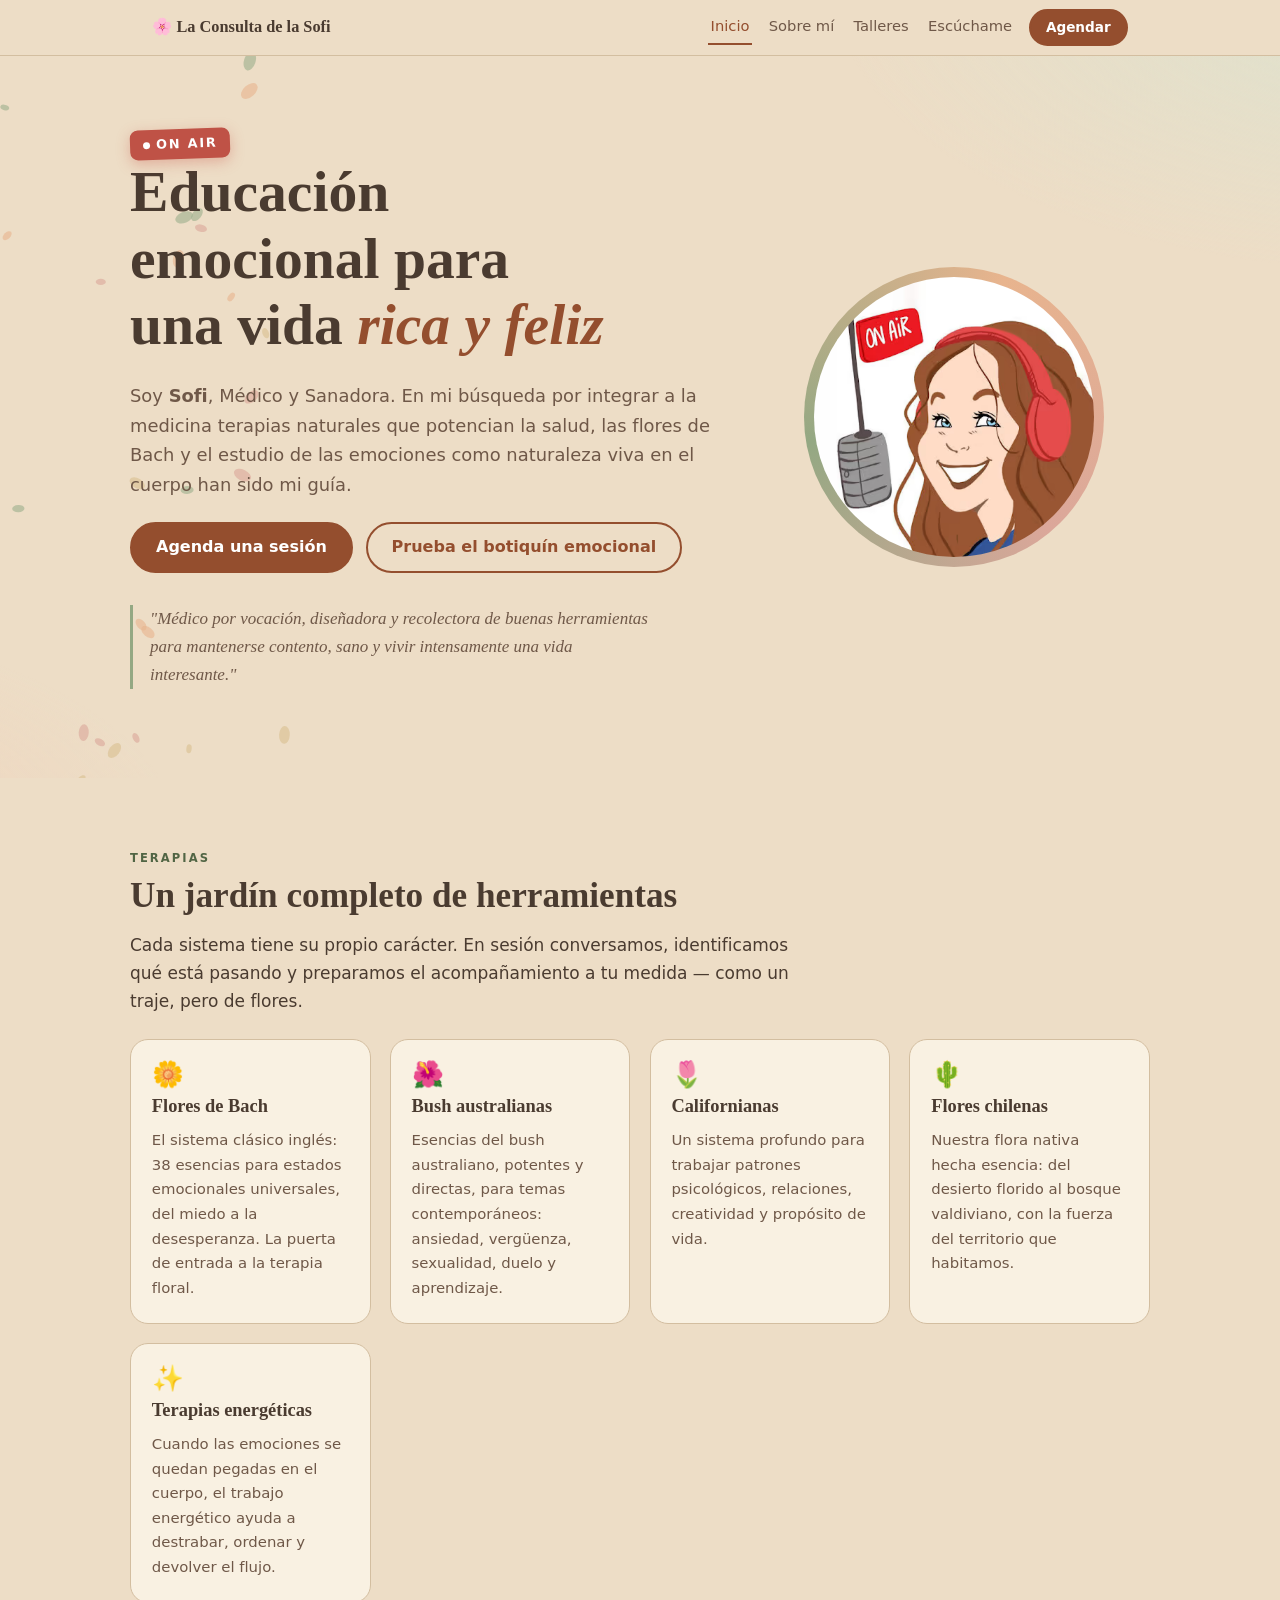
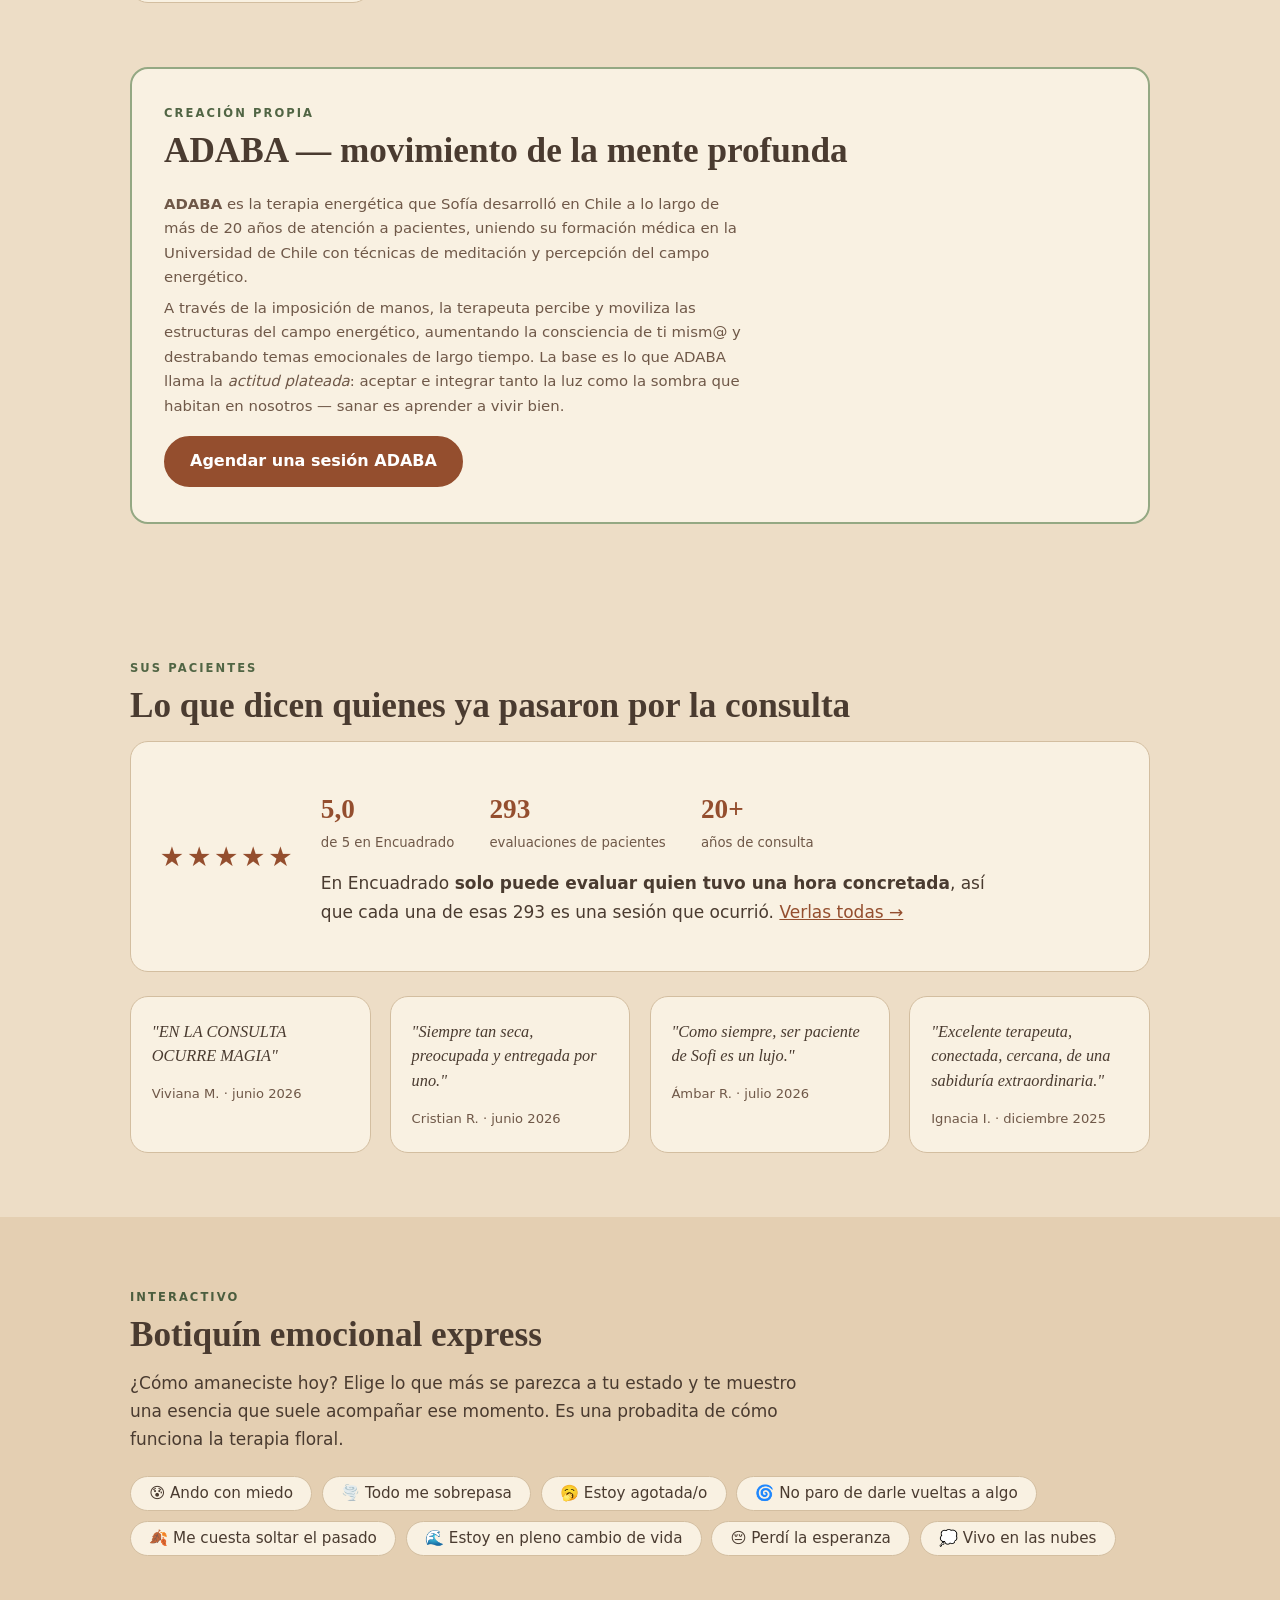
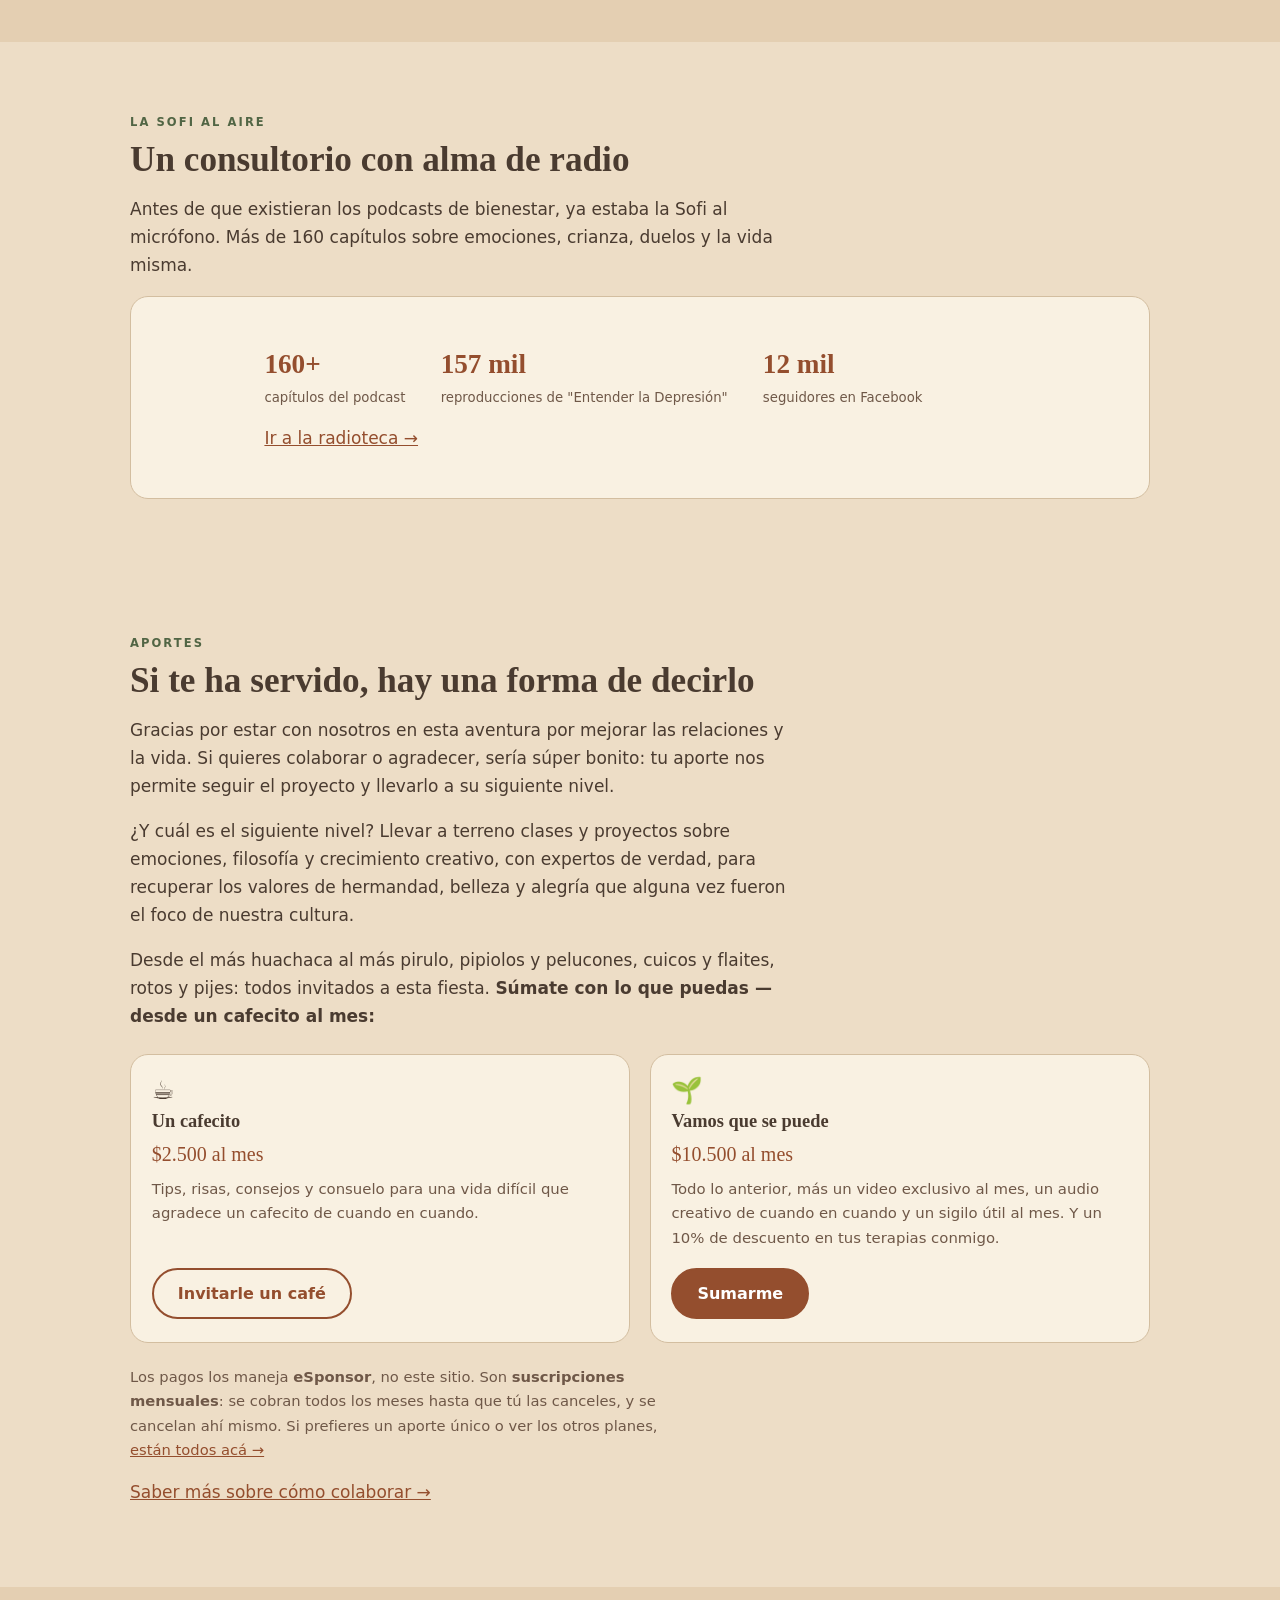
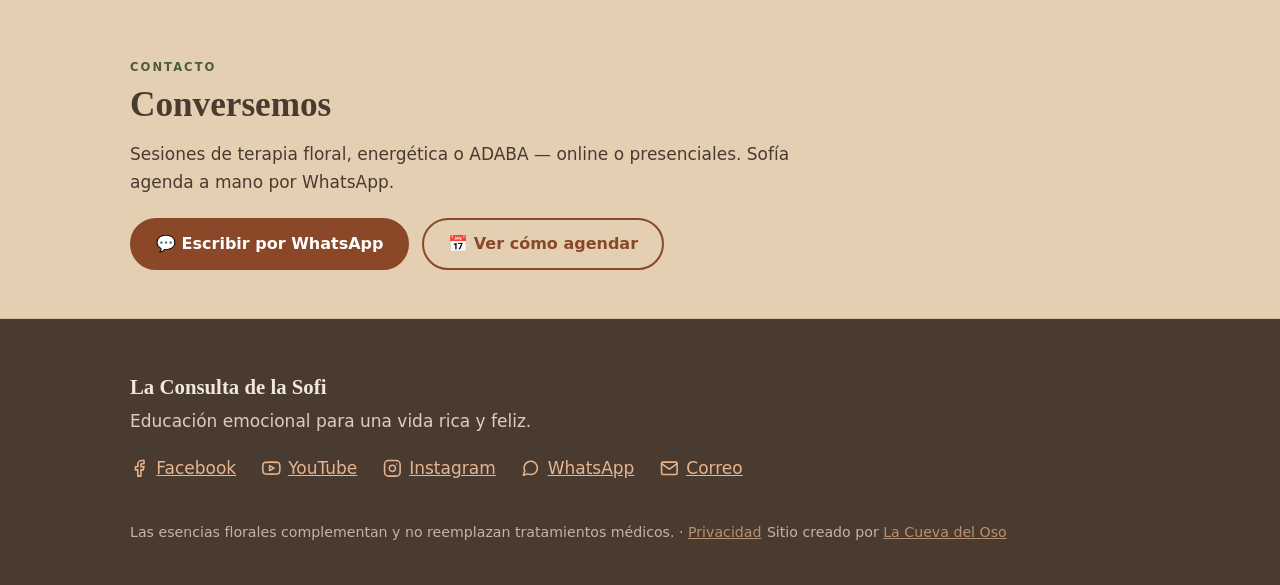
==== commit 6c086e29: "feat: agrega favicon, skip-link y pagina 404 al sitio Auditoria con la skill redesign-existing-proje" ====
--- a/index.html
+++ b/index.html
@@ -19,6 +19,7 @@
 <meta property="og:image:alt" content="Ilustración de Sofía con audífonos rojos frente a un micrófono de radio">
 <!-- summary, no summary_large_image: la imagen es cuadrada. Tarjeta ancha = HU-15. -->
 <meta name="twitter:card" content="summary">
+<link rel="icon" href="data:image/svg+xml,<svg xmlns=%22http://www.w3.org/2000/svg%22 viewBox=%220 0 100 100%22><text y=%22.9em%22 font-size=%2290%22>🌸</text></svg>">
 <link rel="stylesheet" href="css/base.css">
 <link rel="stylesheet" href="css/componentes.css">
 <script type="application/ld+json">
@@ -50,6 +51,7 @@
 </script>
 </head>
 <body>
+<a class="skip-link" href="#main">Saltar al contenido</a>
 
 <!-- ponytail: nav duplicado en las 6 páginas; sin build no hay includes. Si cambia, cambiarlo en las 6. -->
 <nav>
@@ -63,7 +65,7 @@
   </div>
 </nav>
 
-<main>
+<main id="main">
   <div class="hero">
     <canvas id="petals" aria-hidden="true"></canvas>
     <div class="wrap">
--- a/css/base.css
+++ b/css/base.css
@@ -36,6 +36,15 @@
      alterar el diseño ya aprobado */
   section .eyebrow + h1{font-size:clamp(1.5rem,3.5vw,2.2rem)}
 
+  /* ---------- skip link ---------- */
+  .skip-link{
+    position:absolute; left:1rem; top:-4rem; z-index:100;
+    background:var(--card); color:var(--ink); text-decoration:none; font-weight:600;
+    padding:.8em 1.4em; border-radius:8px; border:2px solid var(--coral);
+    transition:top .15s ease;
+  }
+  .skip-link:focus{top:1rem}
+
   /* ---------- nav / router ---------- */
   nav{
     position:sticky; top:0; z-index:20; backdrop-filter:blur(8px);
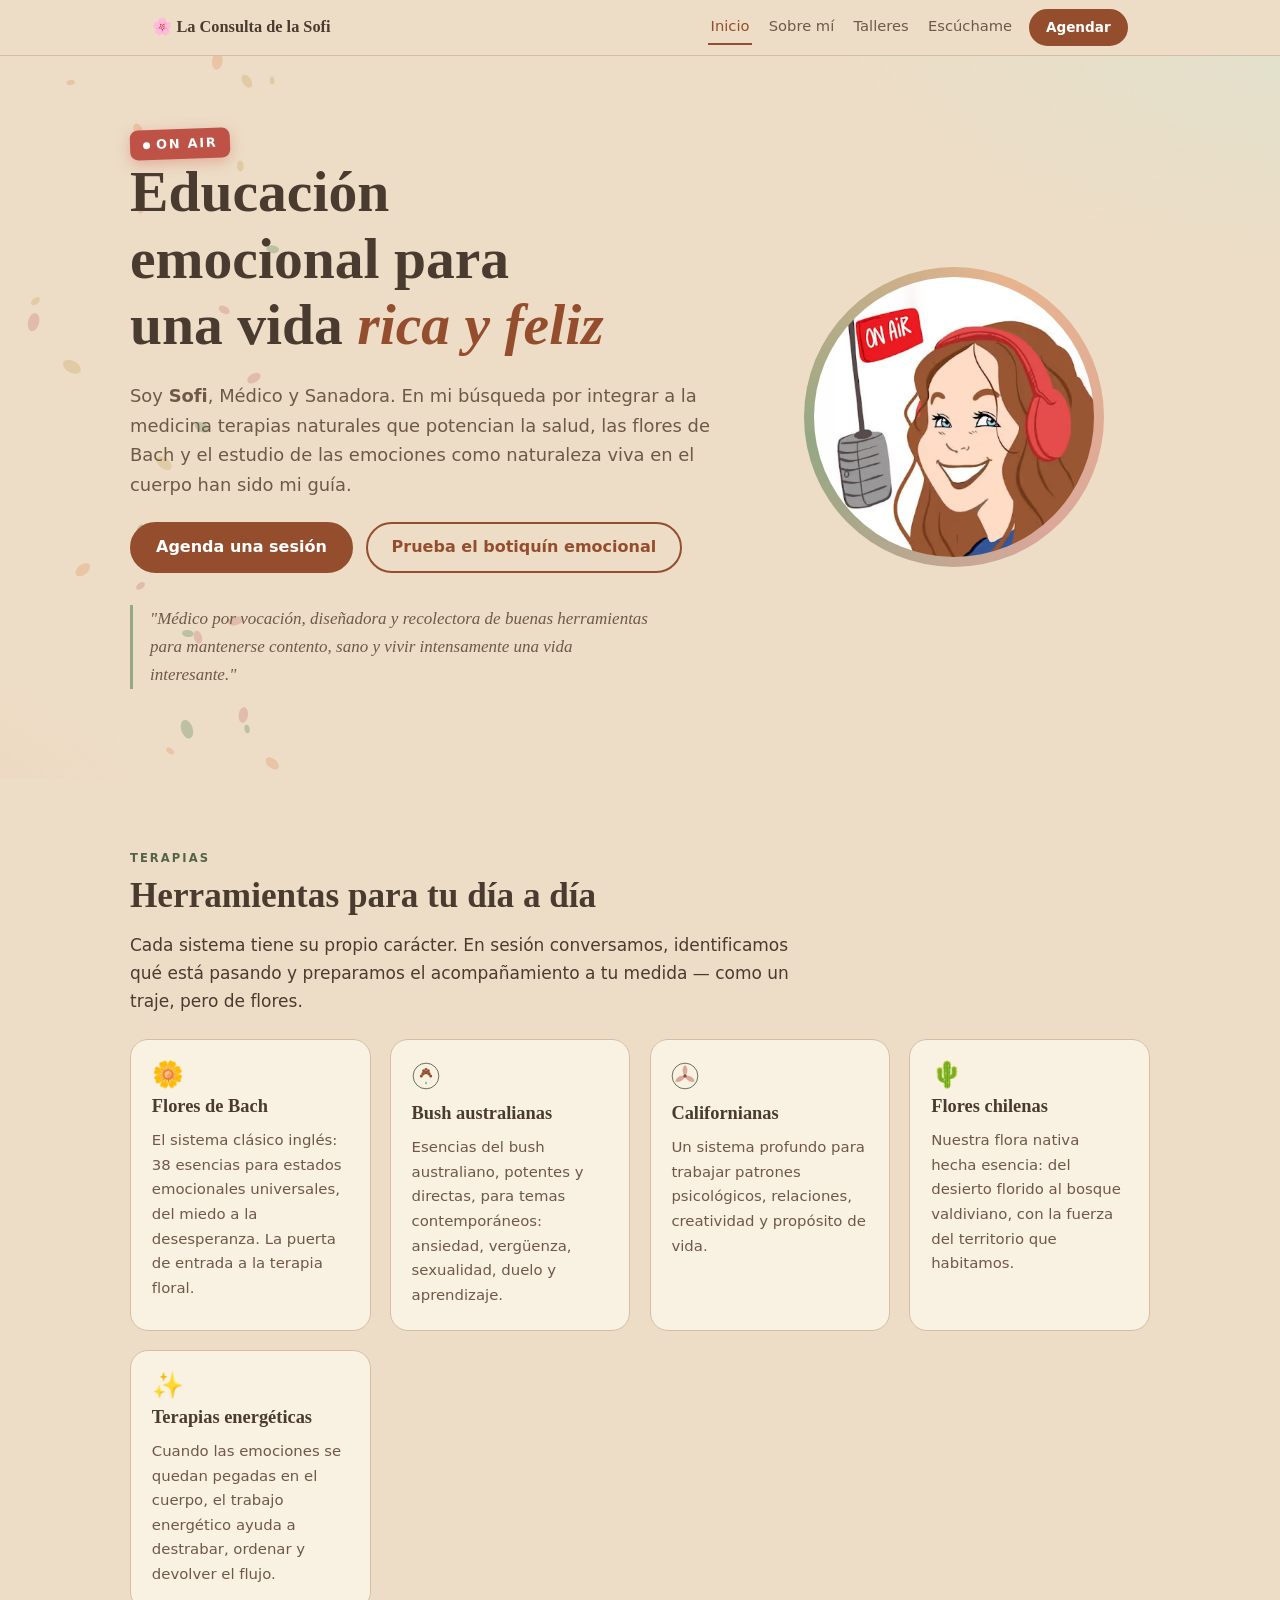
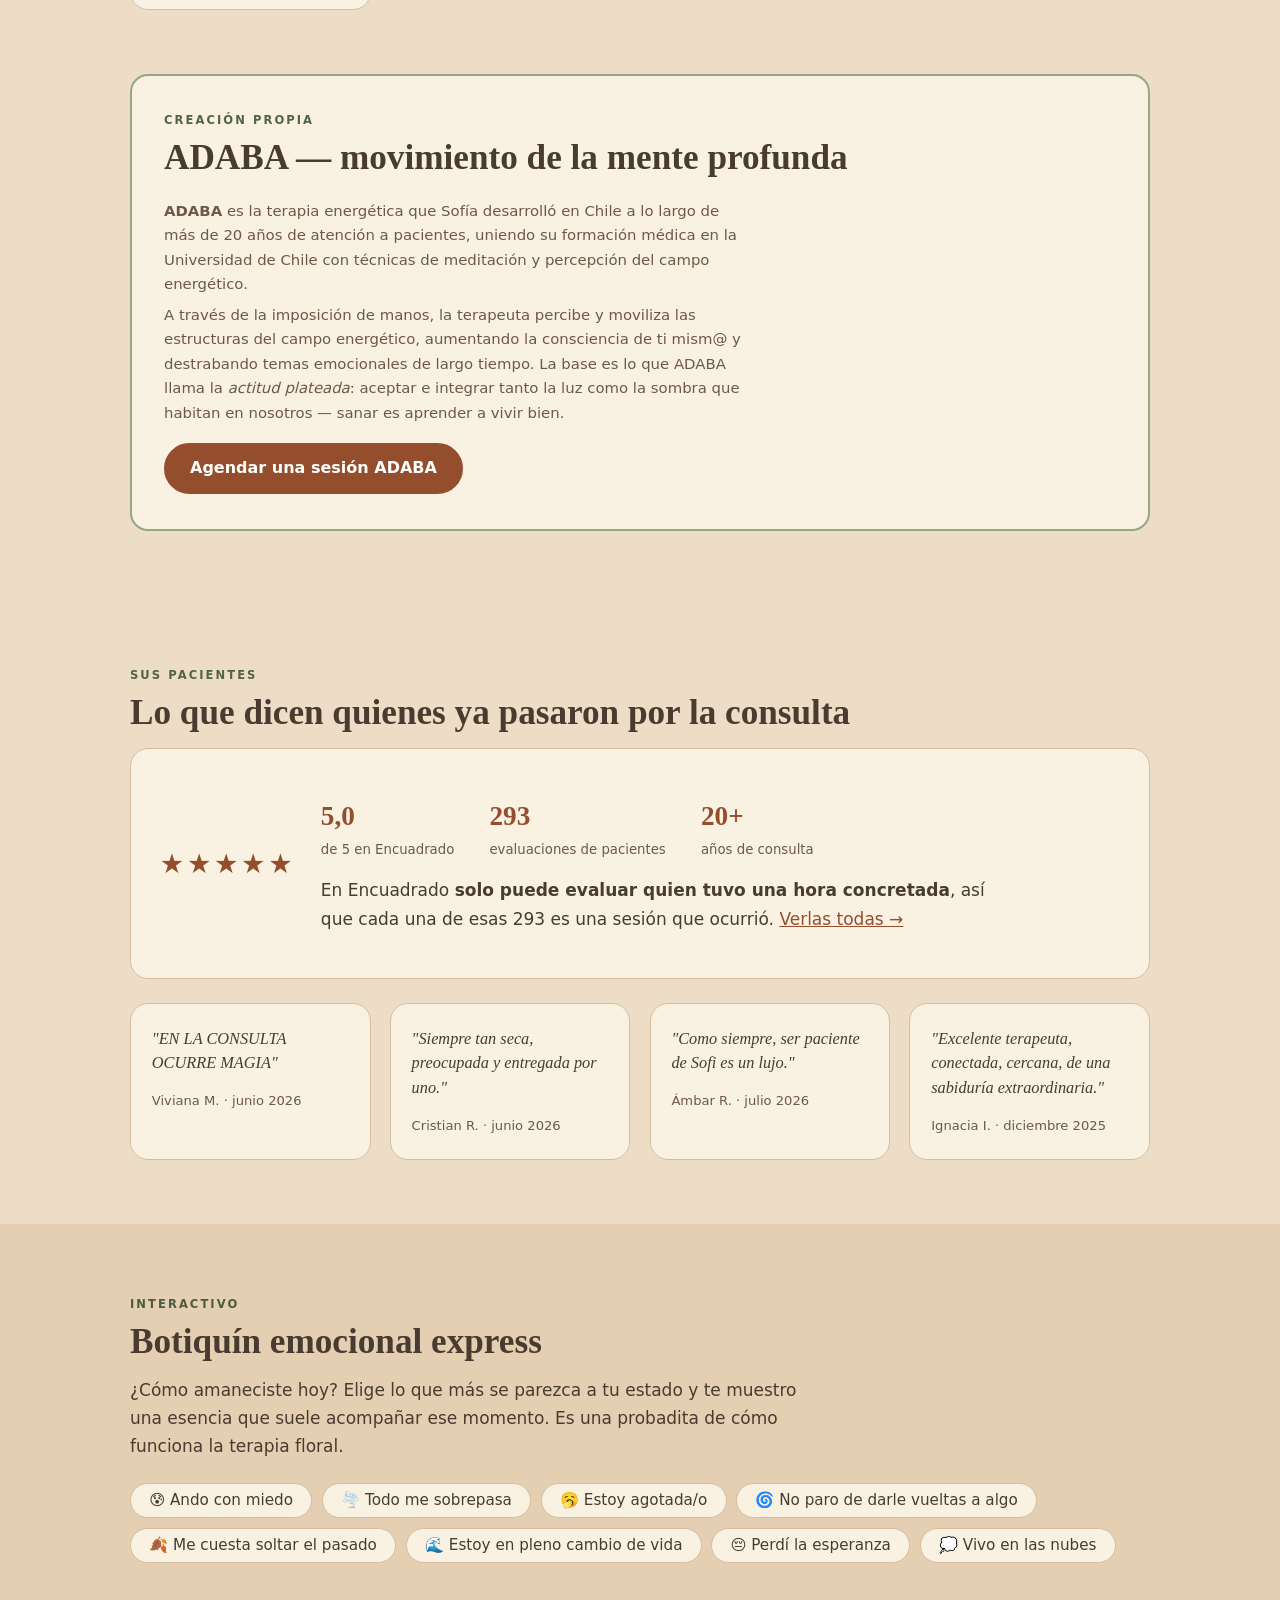
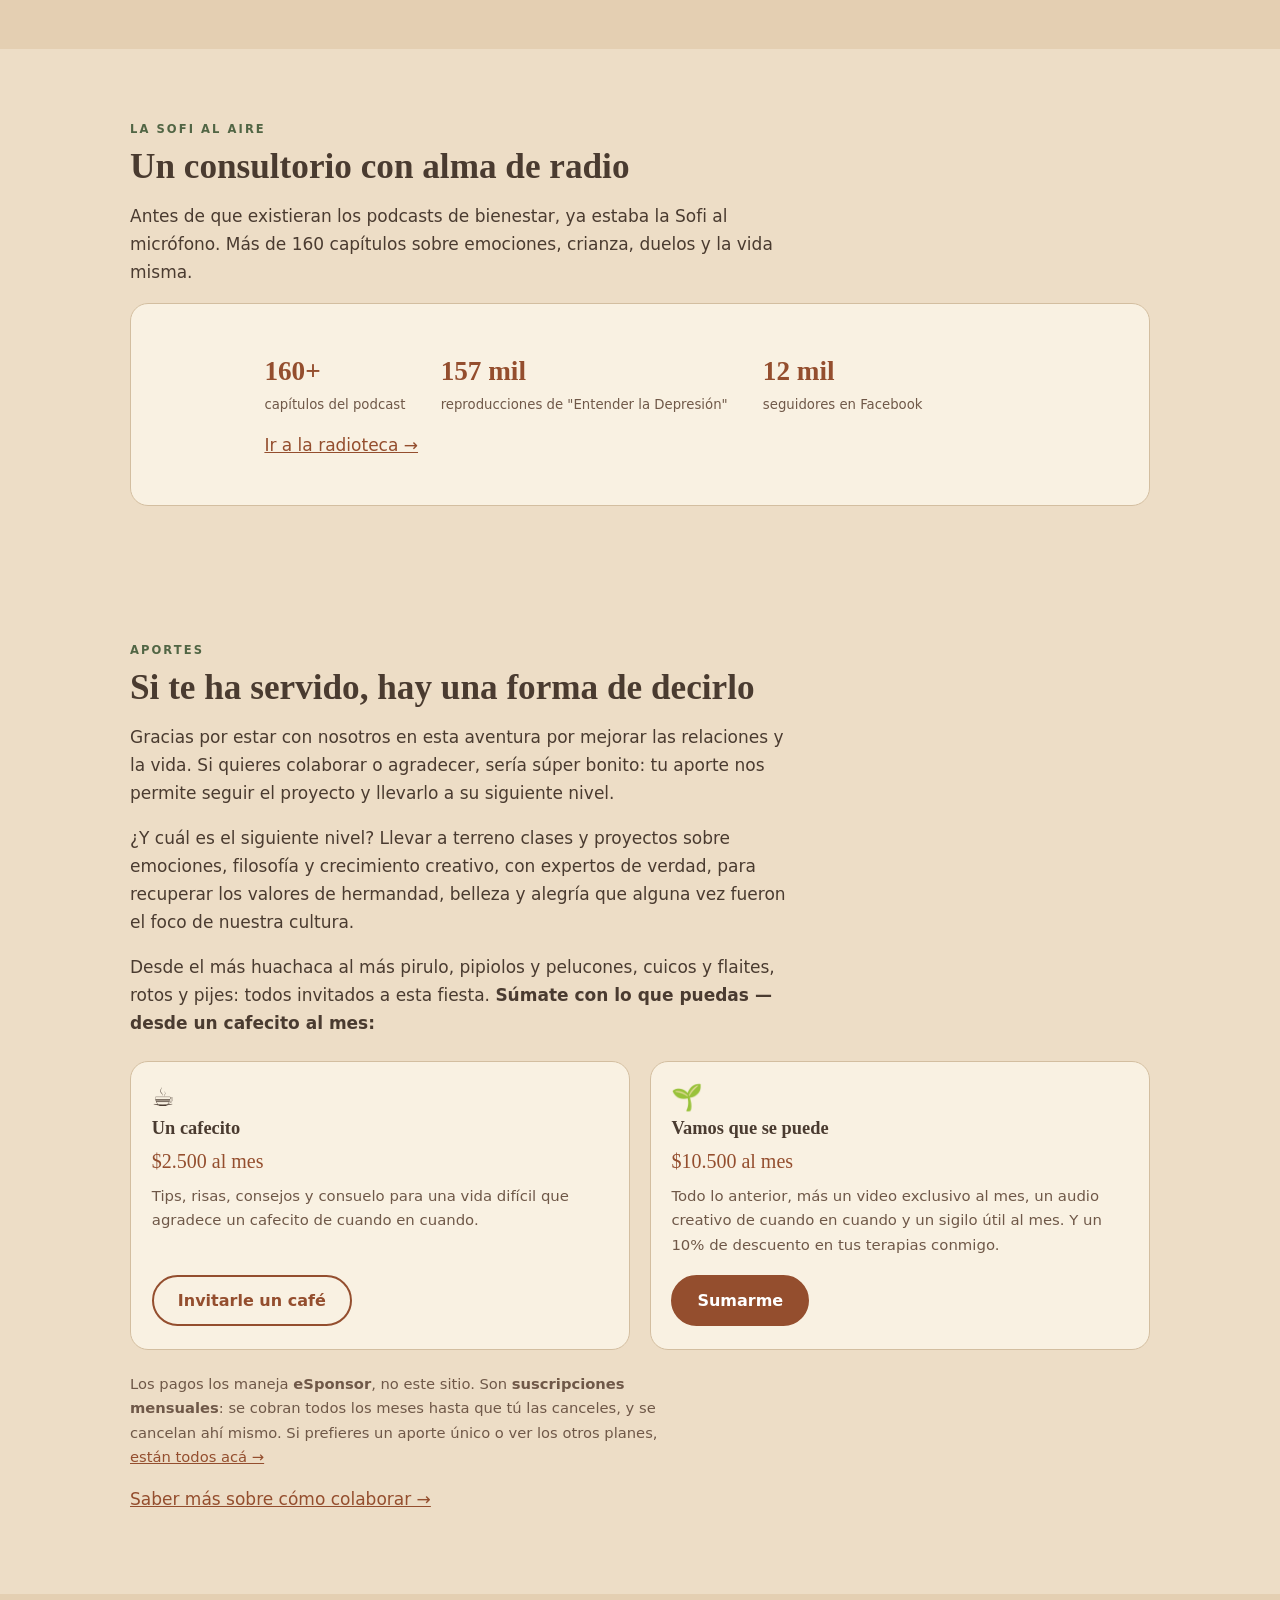
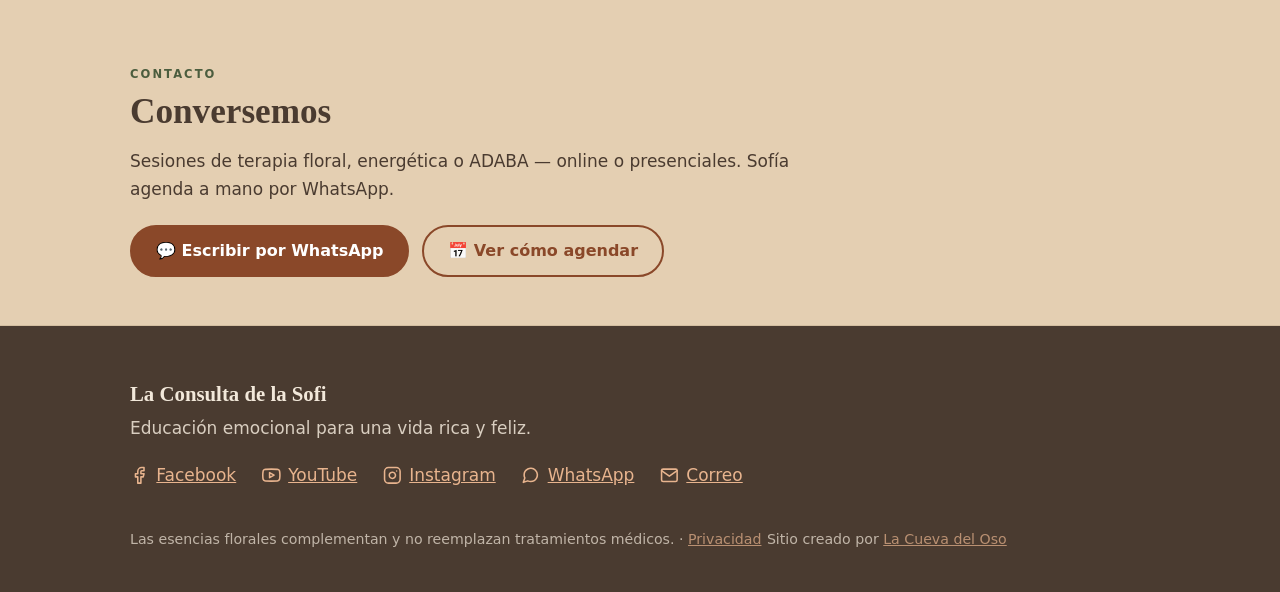
==== commit 8af037f5: "feat: agrega scroll-reveal e iconos SVG de terapias en index.html Anima las secciones del index con " ====
--- a/index.html
+++ b/index.html
@@ -89,22 +89,22 @@
     </div>
   </div>
 
-  <section id="terapias">
+  <section id="terapias" class="reveal">
     <div class="wrap">
       <span class="eyebrow">Terapias</span>
-      <h2>Un jardín completo de herramientas</h2>
+      <h2>Herramientas para tu día a día</h2>
       <p>Cada sistema tiene su propio carácter. En sesión conversamos, identificamos qué está pasando y preparamos el acompañamiento a tu medida — como un traje, pero de flores.</p>
       <div class="grid">
         <div class="card"><div class="flower">🌼</div><h3>Flores de Bach</h3><p>El sistema clásico inglés: 38 esencias para estados emocionales universales, del miedo a la desesperanza. La puerta de entrada a la terapia floral.</p></div>
-        <div class="card"><div class="flower">🌺</div><h3>Bush australianas</h3><p>Esencias del bush australiano, potentes y directas, para temas contemporáneos: ansiedad, vergüenza, sexualidad, duelo y aprendizaje.</p></div>
-        <div class="card"><div class="flower">🌷</div><h3>Californianas</h3><p>Un sistema profundo para trabajar patrones psicológicos, relaciones, creatividad y propósito de vida.</p></div>
+        <div class="card"><div class="flower"><svg viewBox="0 0 48 48" width="28" height="28" aria-hidden="true"><circle cx="24" cy="24" r="22" fill="none" stroke="var(--sage-ink)" stroke-width="1.5"/><path d="M24 34 C16 34 10 30 10 30 C14 33 20 34 24 34 C28 34 34 33 38 30 C38 30 32 34 24 34 Z" fill="var(--sage)"/><line x1="24" y1="34" x2="24" y2="38" stroke="var(--sage-ink)" stroke-width="1.5"/><g fill="var(--coral)"><circle cx="24" cy="18" r="3.2"/><circle cx="19" cy="20" r="3"/><circle cx="29" cy="20" r="3"/><circle cx="16" cy="24" r="2.6"/><circle cx="32" cy="24" r="2.6"/><circle cx="20" cy="15" r="2.6"/><circle cx="28" cy="15" r="2.6"/><circle cx="24" cy="12.5" r="2.4"/></g></svg></div><h3>Bush australianas</h3><p>Esencias del bush australiano, potentes y directas, para temas contemporáneos: ansiedad, vergüenza, sexualidad, duelo y aprendizaje.</p></div>
+        <div class="card"><div class="flower"><svg viewBox="0 0 48 48" width="28" height="28" aria-hidden="true"><circle cx="24" cy="24" r="22" fill="none" stroke="var(--sage-ink)" stroke-width="1.5"/><g fill="var(--rose)"><path d="M24 24 C19 18 18 10 24 5 C30 10 29 18 24 24 Z"/><path d="M24 24 C19 18 18 10 24 5 C30 10 29 18 24 24 Z" transform="rotate(120 24 24)"/><path d="M24 24 C19 18 18 10 24 5 C30 10 29 18 24 24 Z" transform="rotate(240 24 24)"/></g><circle cx="24" cy="24" r="3" fill="var(--coral)"/></svg></div><h3>Californianas</h3><p>Un sistema profundo para trabajar patrones psicológicos, relaciones, creatividad y propósito de vida.</p></div>
         <div class="card"><div class="flower">🌵</div><h3>Flores chilenas</h3><p>Nuestra flora nativa hecha esencia: del desierto florido al bosque valdiviano, con la fuerza del territorio que habitamos.</p></div>
         <div class="card"><div class="flower">✨</div><h3>Terapias energéticas</h3><p>Cuando las emociones se quedan pegadas en el cuerpo, el trabajo energético ayuda a destrabar, ordenar y devolver el flujo.</p></div>
       </div>
     </div>
   </section>
 
-  <section id="adaba" style="padding-top:0">
+  <section id="adaba" class="reveal" style="padding-top:0">
     <div class="wrap">
       <div class="card" style="border:2px solid var(--sage); padding:2.2rem 2rem">
         <span class="eyebrow">Creación propia</span>
@@ -119,7 +119,7 @@
   <!-- Testimonios · fuente: Encuadrado, 2026-07-26. Van con inicial y no con el
        apellido completo: es un dato de salud (ley 21.719). Banco de citas de
        repuesto y decisión de privacidad en la-consulta/docs/encuadrado.md. -->
-  <section id="testimonios">
+  <section id="testimonios" class="reveal">
     <div class="wrap">
       <span class="eyebrow">Sus pacientes</span>
       <h2>Lo que dicen quienes ya pasaron por la consulta</h2>
@@ -155,7 +155,7 @@
     </div>
   </section>
 
-  <section class="alt" id="botiquin">
+  <section class="alt reveal" id="botiquin">
     <div class="wrap">
       <span class="eyebrow">Interactivo</span>
       <h2>Botiquín emocional express</h2>
@@ -172,7 +172,7 @@
     </div>
   </section>
 
-  <section>
+  <section class="reveal">
     <div class="wrap">
       <span class="eyebrow">La Sofi al aire</span>
       <h2>Un consultorio con alma de radio</h2>
@@ -198,7 +198,7 @@
        plural a propósito: el "nosotros" es la comunidad, incluye al donante).
        Ningún dato de pago pasa por acá. Se muestran 2 de los 4 planes de eSponsor;
        por qué esos dos, en la-consulta/docs/aportes.md. -->
-  <section id="aportes">
+  <section id="aportes" class="reveal">
     <div class="wrap">
       <span class="eyebrow">Aportes</span>
       <h2>Si te ha servido, hay una forma de decirlo</h2>
@@ -226,7 +226,7 @@
     </div>
   </section>
 
-  <section class="alt" id="contacto" style="padding-bottom:3rem">
+  <section class="alt reveal" id="contacto" style="padding-bottom:3rem">
     <div class="wrap">
       <span class="eyebrow">Contacto</span>
       <h2>Conversemos</h2>
@@ -259,5 +259,6 @@
 <script src="js/datos.js" defer></script>
 <script src="js/botiquin.js" defer></script>
 <script src="js/petalos.js" defer></script>
+<script src="js/reveals.js" defer></script>
 </body>
 </html>
--- a/css/base.css
+++ b/css/base.css
@@ -65,6 +65,19 @@
   @keyframes fadein{from{opacity:0; transform:translateY(8px)}to{opacity:1}}
   @media (prefers-reduced-motion:reduce){ main{animation:none} }
 
+  /* ---------- scroll reveals ---------- */
+  /* Por defecto .reveal está simplemente visible: si reveals.js no llega a
+     correr (bloqueado, error), el contenido nunca queda oculto para siempre.
+     Solo cuando el script arranca agrega js-reveals al <html>, y ahí sí
+     .reveal parte oculta hasta que el IntersectionObserver la revela. */
+  .reveal{opacity:1; transform:none}
+  .js-reveals .reveal{
+    opacity:0; transform:translateY(56px) scale(.97); filter:blur(6px);
+    transition:opacity .8s ease-out, transform .8s cubic-bezier(.16,1,.3,1), filter .8s ease-out;
+  }
+  .js-reveals .reveal.visible{opacity:1; transform:none; filter:blur(0)}
+  @media (prefers-reduced-motion:reduce){ .js-reveals .reveal{opacity:1; transform:none; filter:none; transition:none} }
+
   /* aviso cuando datos/*.json no carga: nunca dejar la sección en blanco */
   .aviso-carga{background:var(--card); border:1px dashed var(--coral); border-radius:14px;
     padding:1rem 1.2rem; color:var(--ink-soft); font-size:.95rem}
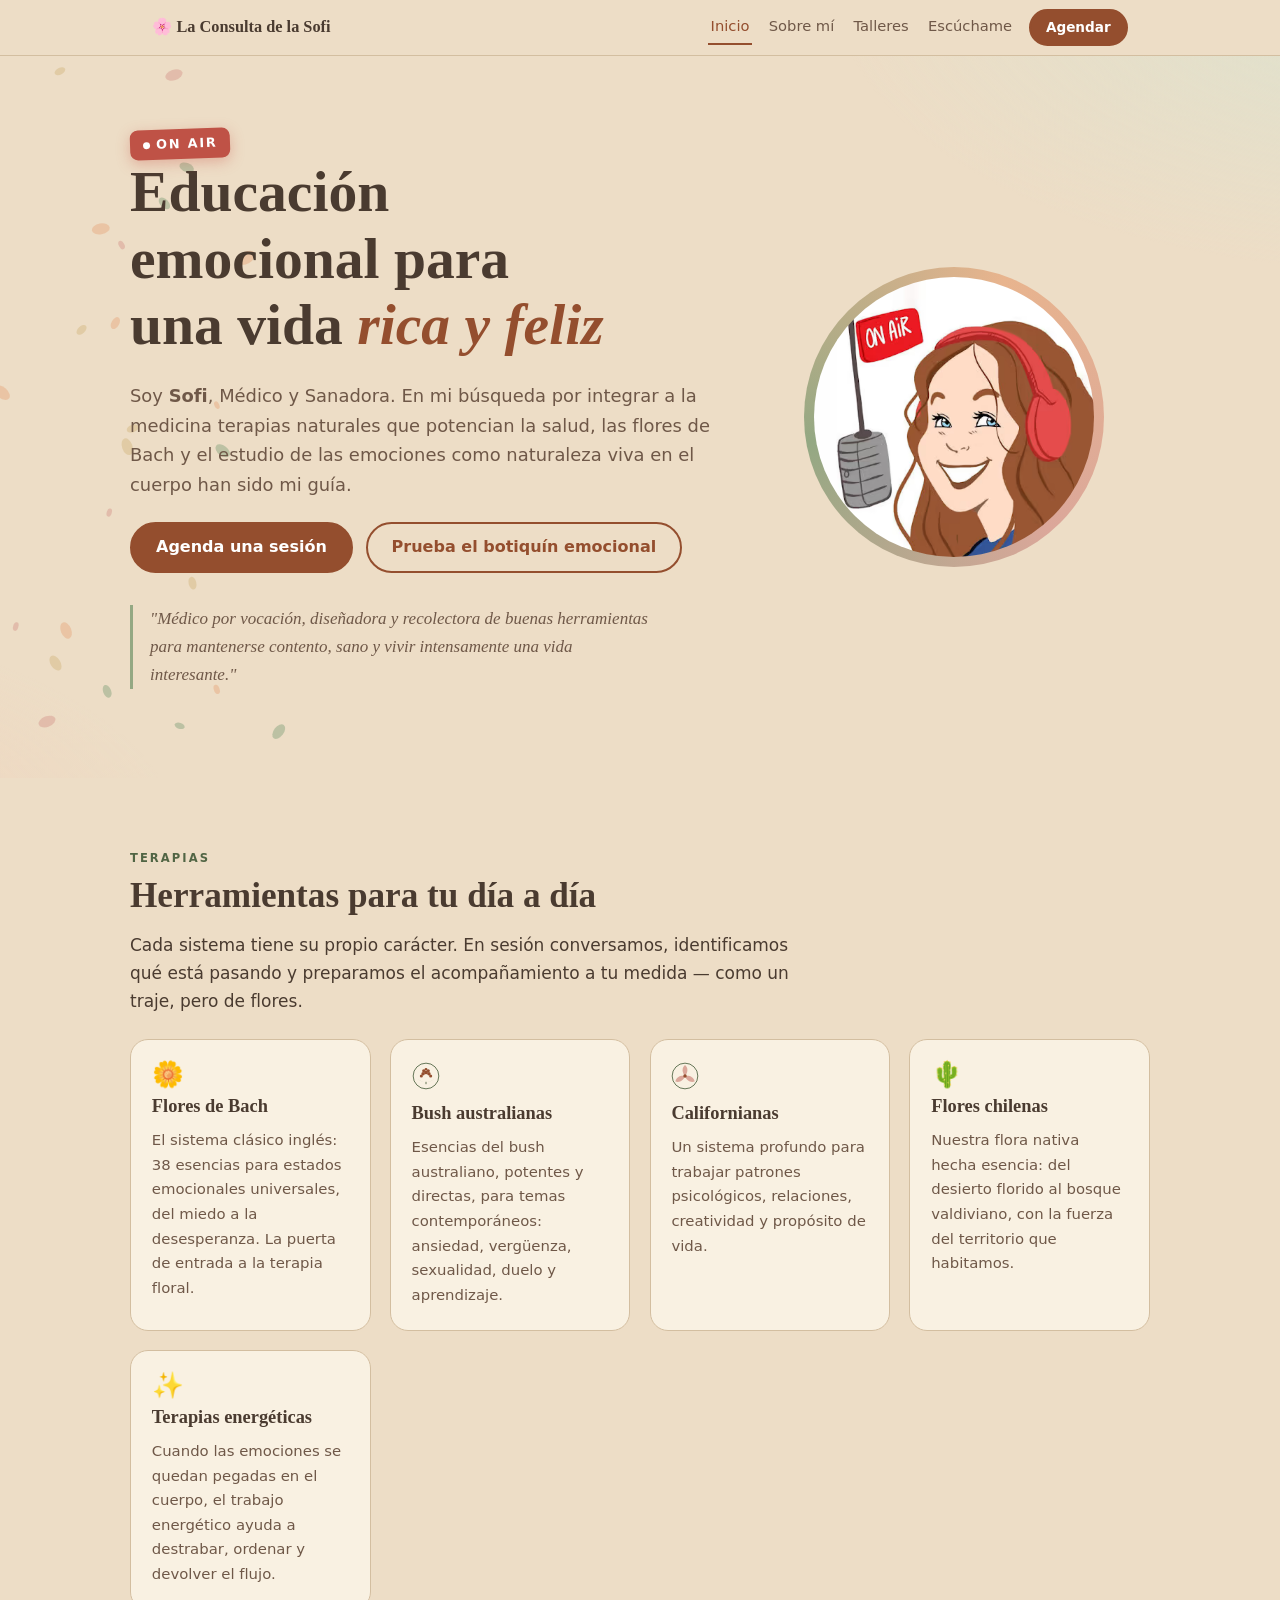
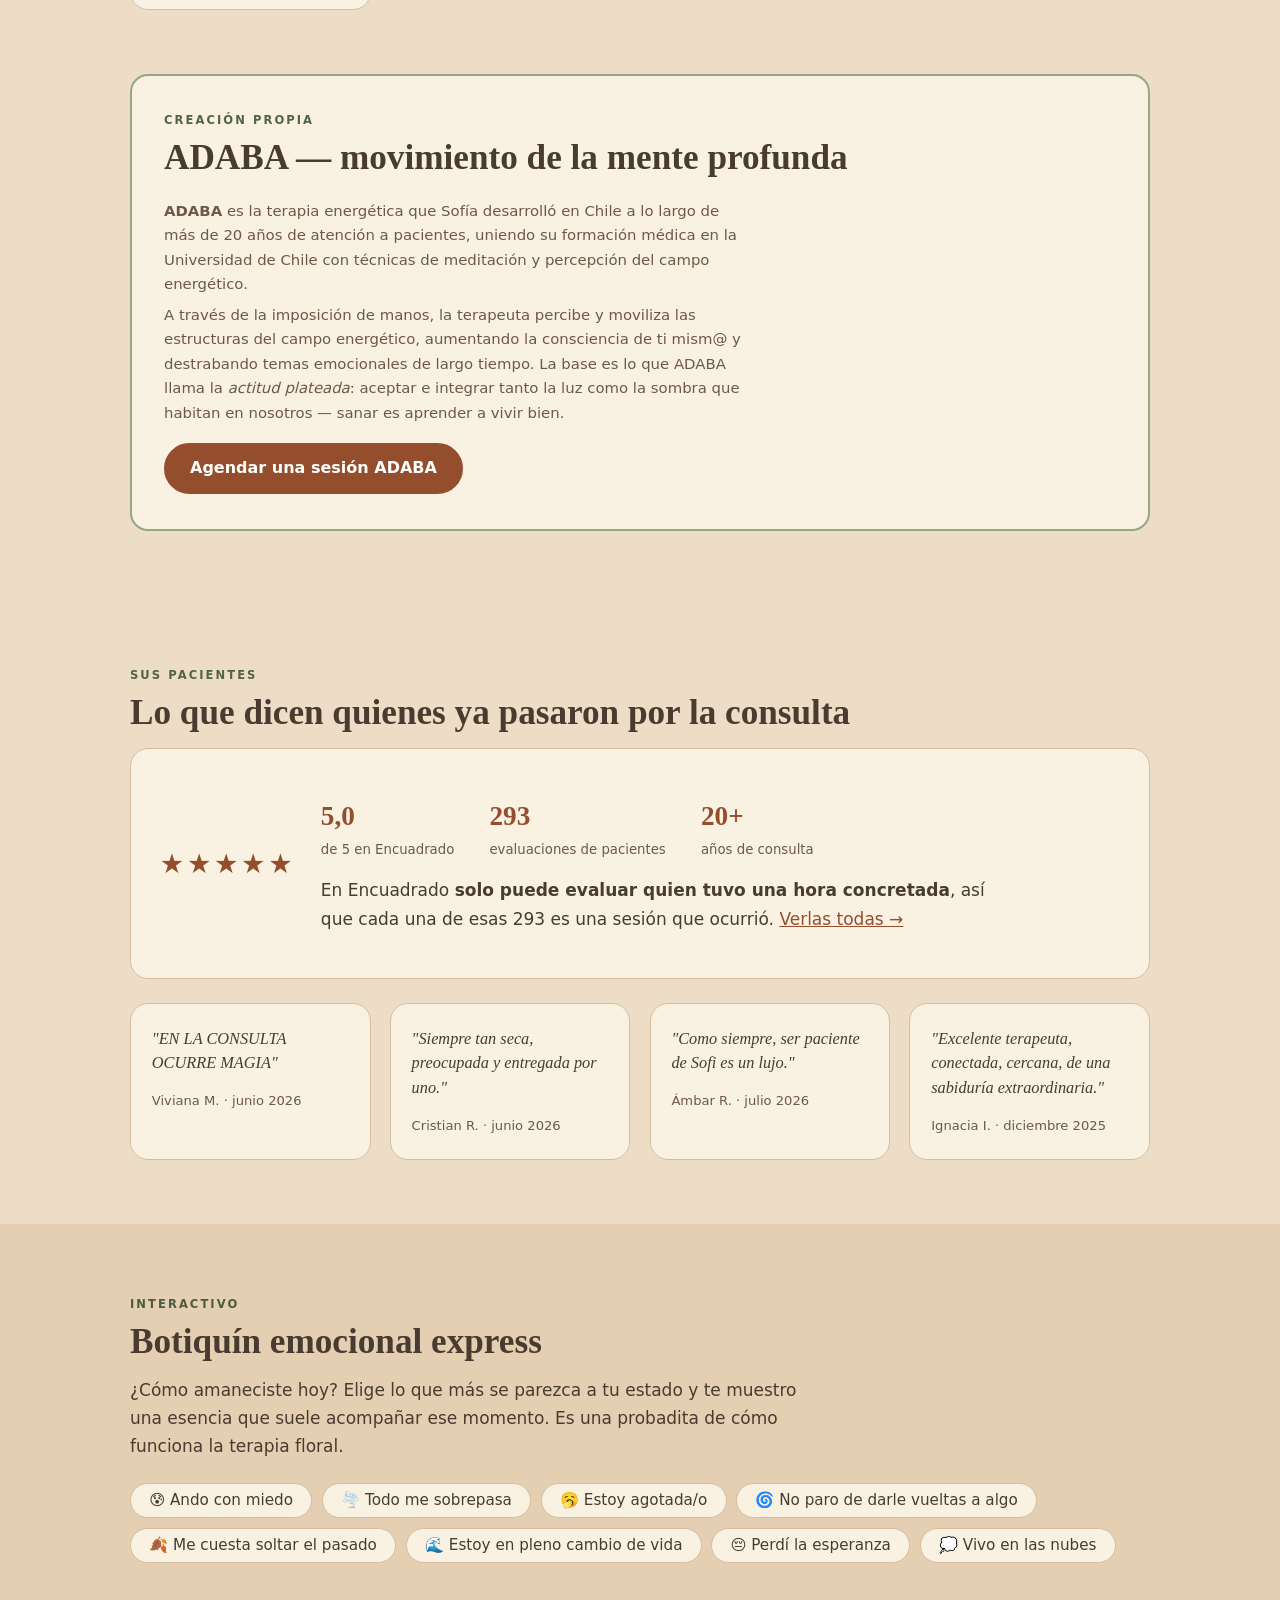
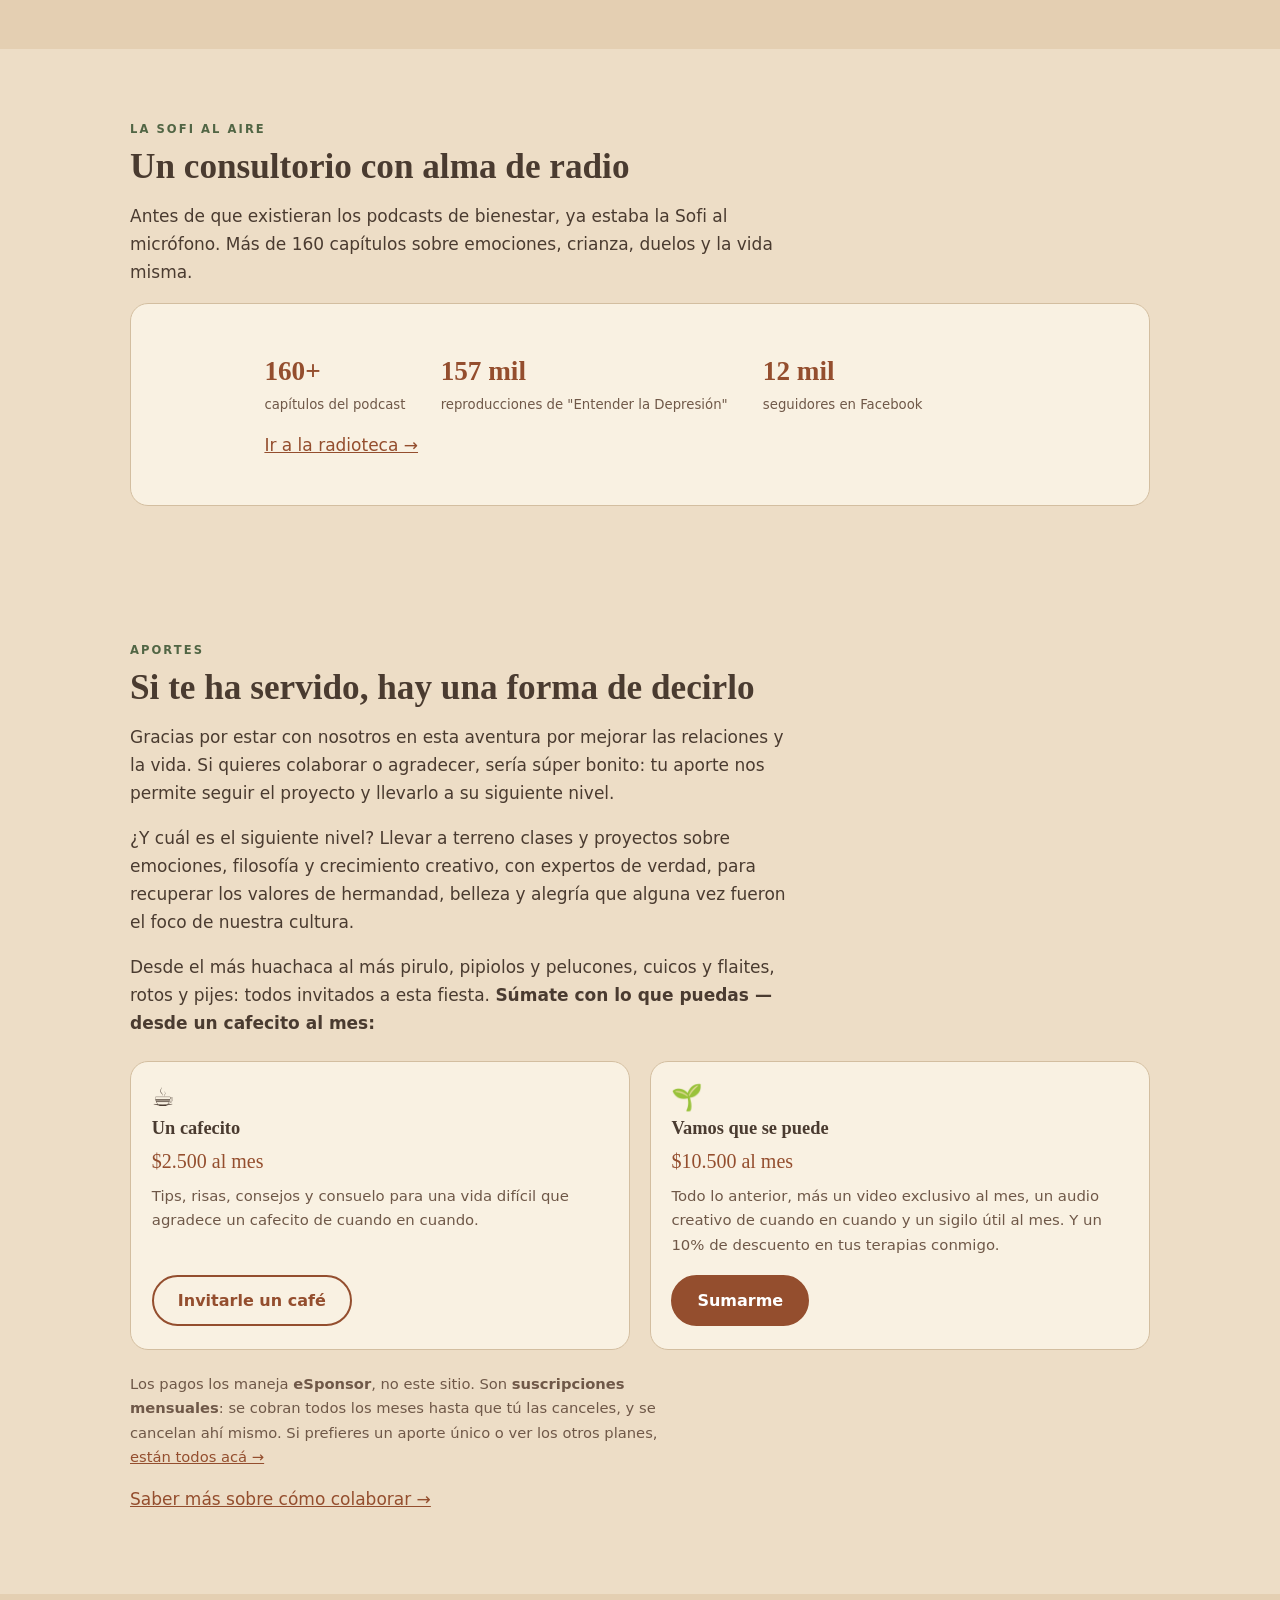
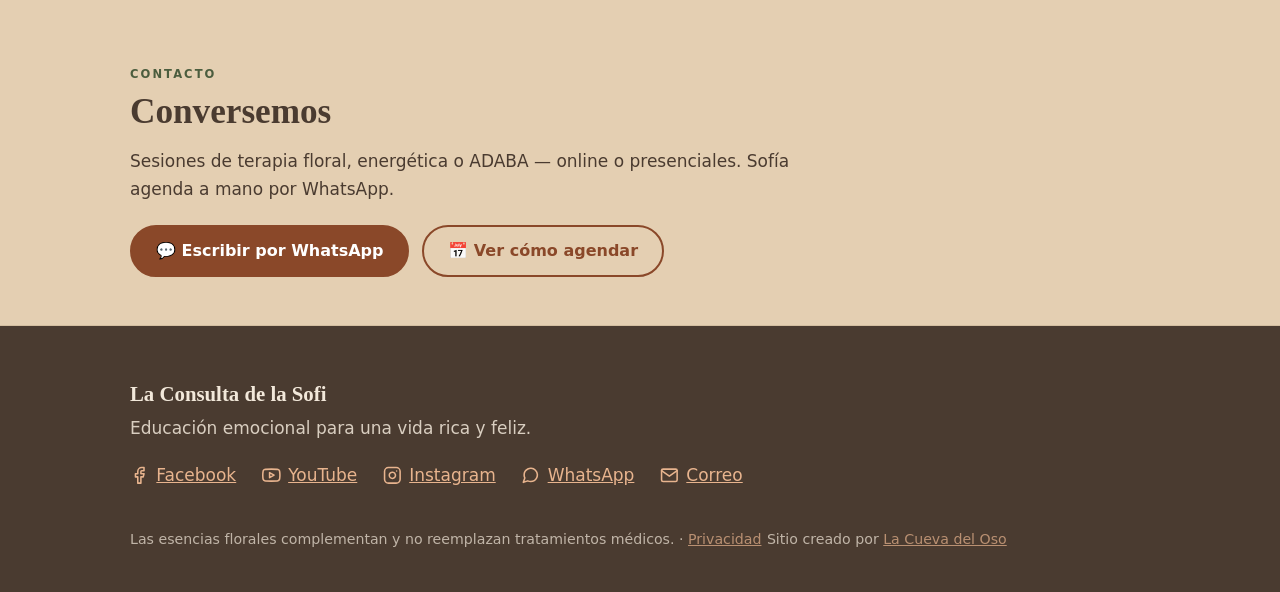
==== commit 6c181f18: "Anima el avatar de Sofía al abrir la portada" ====
--- a/index.html
+++ b/index.html
@@ -22,6 +22,7 @@
 <link rel="icon" href="data:image/svg+xml,<svg xmlns=%22http://www.w3.org/2000/svg%22 viewBox=%220 0 100 100%22><text y=%22.9em%22 font-size=%2290%22>🌸</text></svg>">
 <link rel="stylesheet" href="css/base.css">
 <link rel="stylesheet" href="css/componentes.css">
+<link rel="stylesheet" href="css/avatar.css">
 <script type="application/ld+json">
 {
   "@context": "https://schema.org", "@type": "HealthAndBeautyBusiness",
@@ -79,7 +80,7 @@
         </div>
         <p class="credo">"Médico por vocación, diseñadora y recolectora de buenas herramientas para mantenerse contento, sano y vivir intensamente una vida interesante."</p>
       </div>
-      <div class="avatar-ring">
+      <div class="avatar-ring avatar-intro" data-avatar-intro>
         <picture>
           <source srcset="assets/sofi-avatar.avif" type="image/avif">
           <source srcset="assets/sofi-avatar.webp" type="image/webp">
@@ -260,5 +261,6 @@
 <script src="js/botiquin.js" defer></script>
 <script src="js/petalos.js" defer></script>
 <script src="js/reveals.js" defer></script>
+<script src="js/avatar.js" defer></script>
 </body>
 </html>
--- a/css/avatar.css
+++ b/css/avatar.css
@@ -0,0 +1,17 @@
+/* El retrato original conserva el espacio y queda debajo del clip. */
+.avatar-intro{position:relative}
+.avatar-intro video{
+  position:absolute;
+  inset:10px;
+  width:calc(100% - 20px);
+  height:calc(100% - 20px);
+  object-fit:cover;
+  border-radius:50%;
+  pointer-events:none;
+  opacity:0;
+  transition:opacity .18s ease;
+}
+.avatar-intro video.is-playing{opacity:1}
+@media (prefers-reduced-motion:reduce){
+  .avatar-intro video{display:none; transition:none}
+}
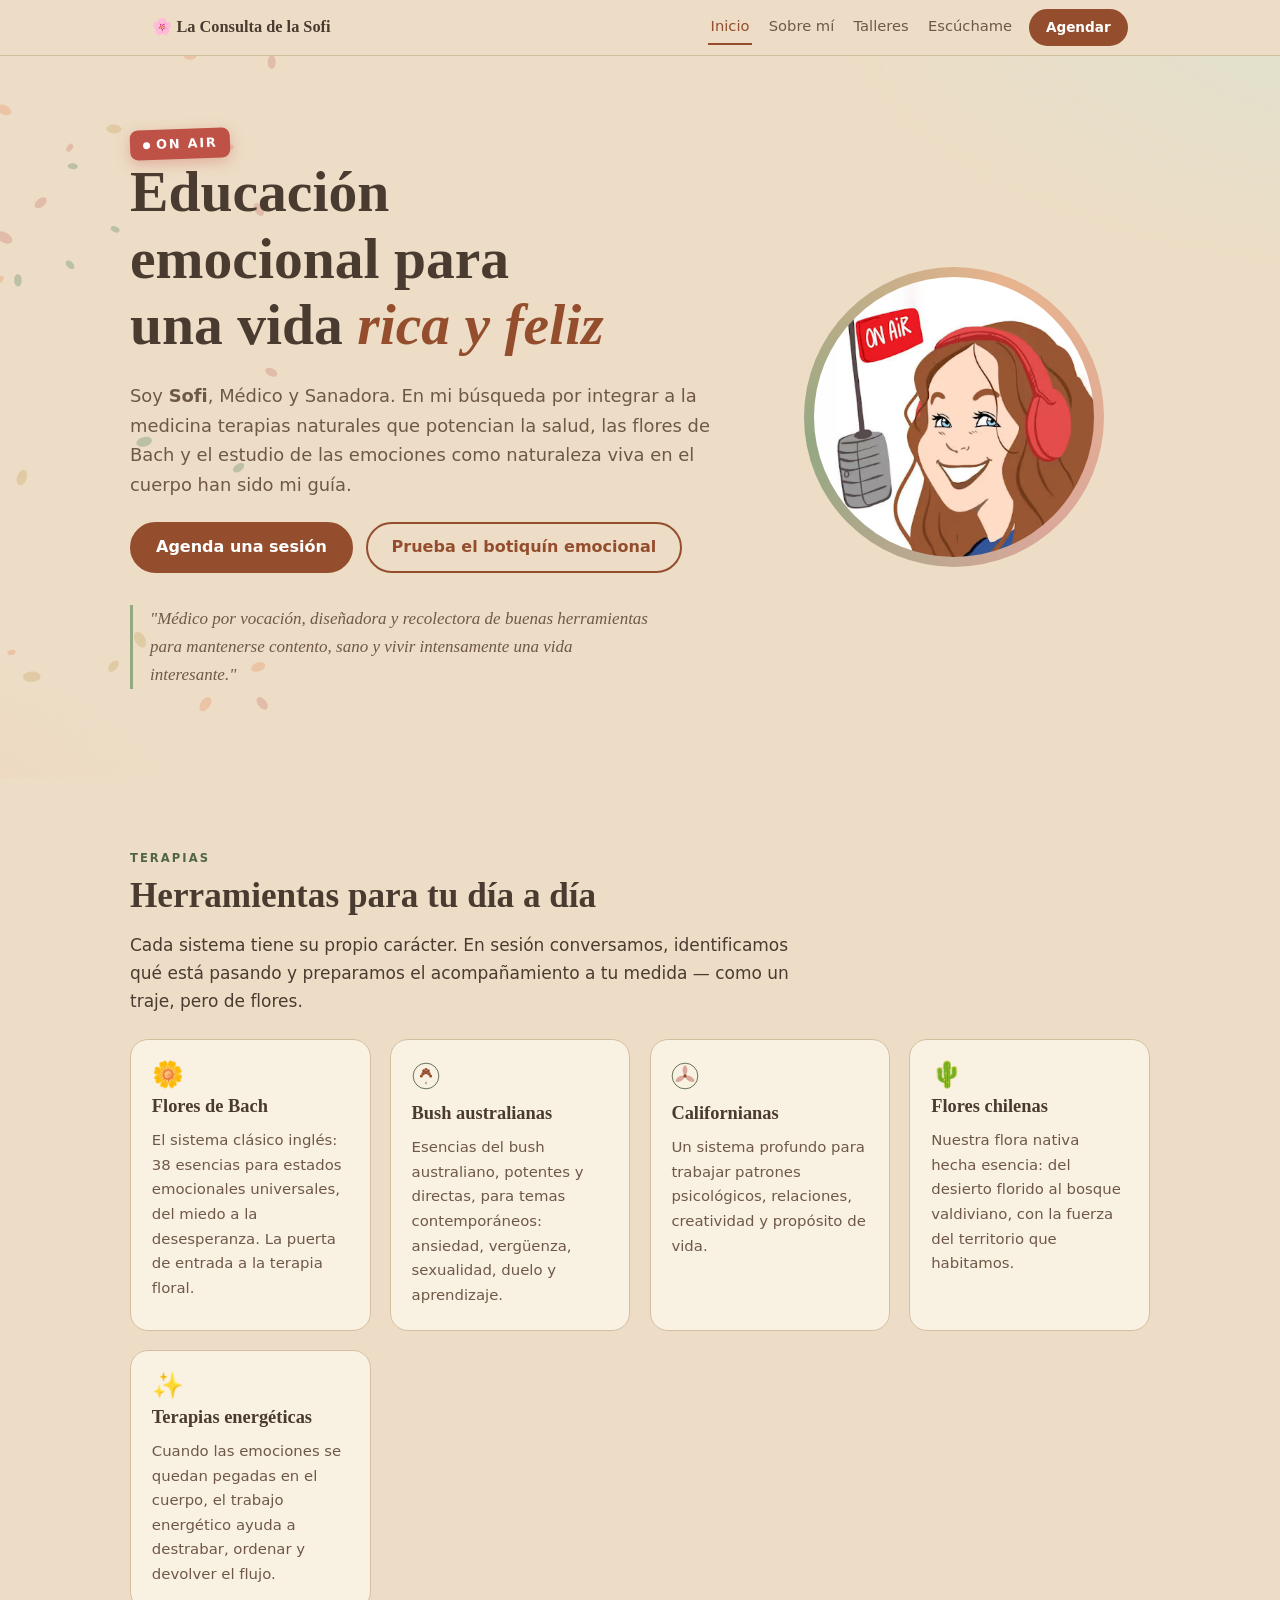
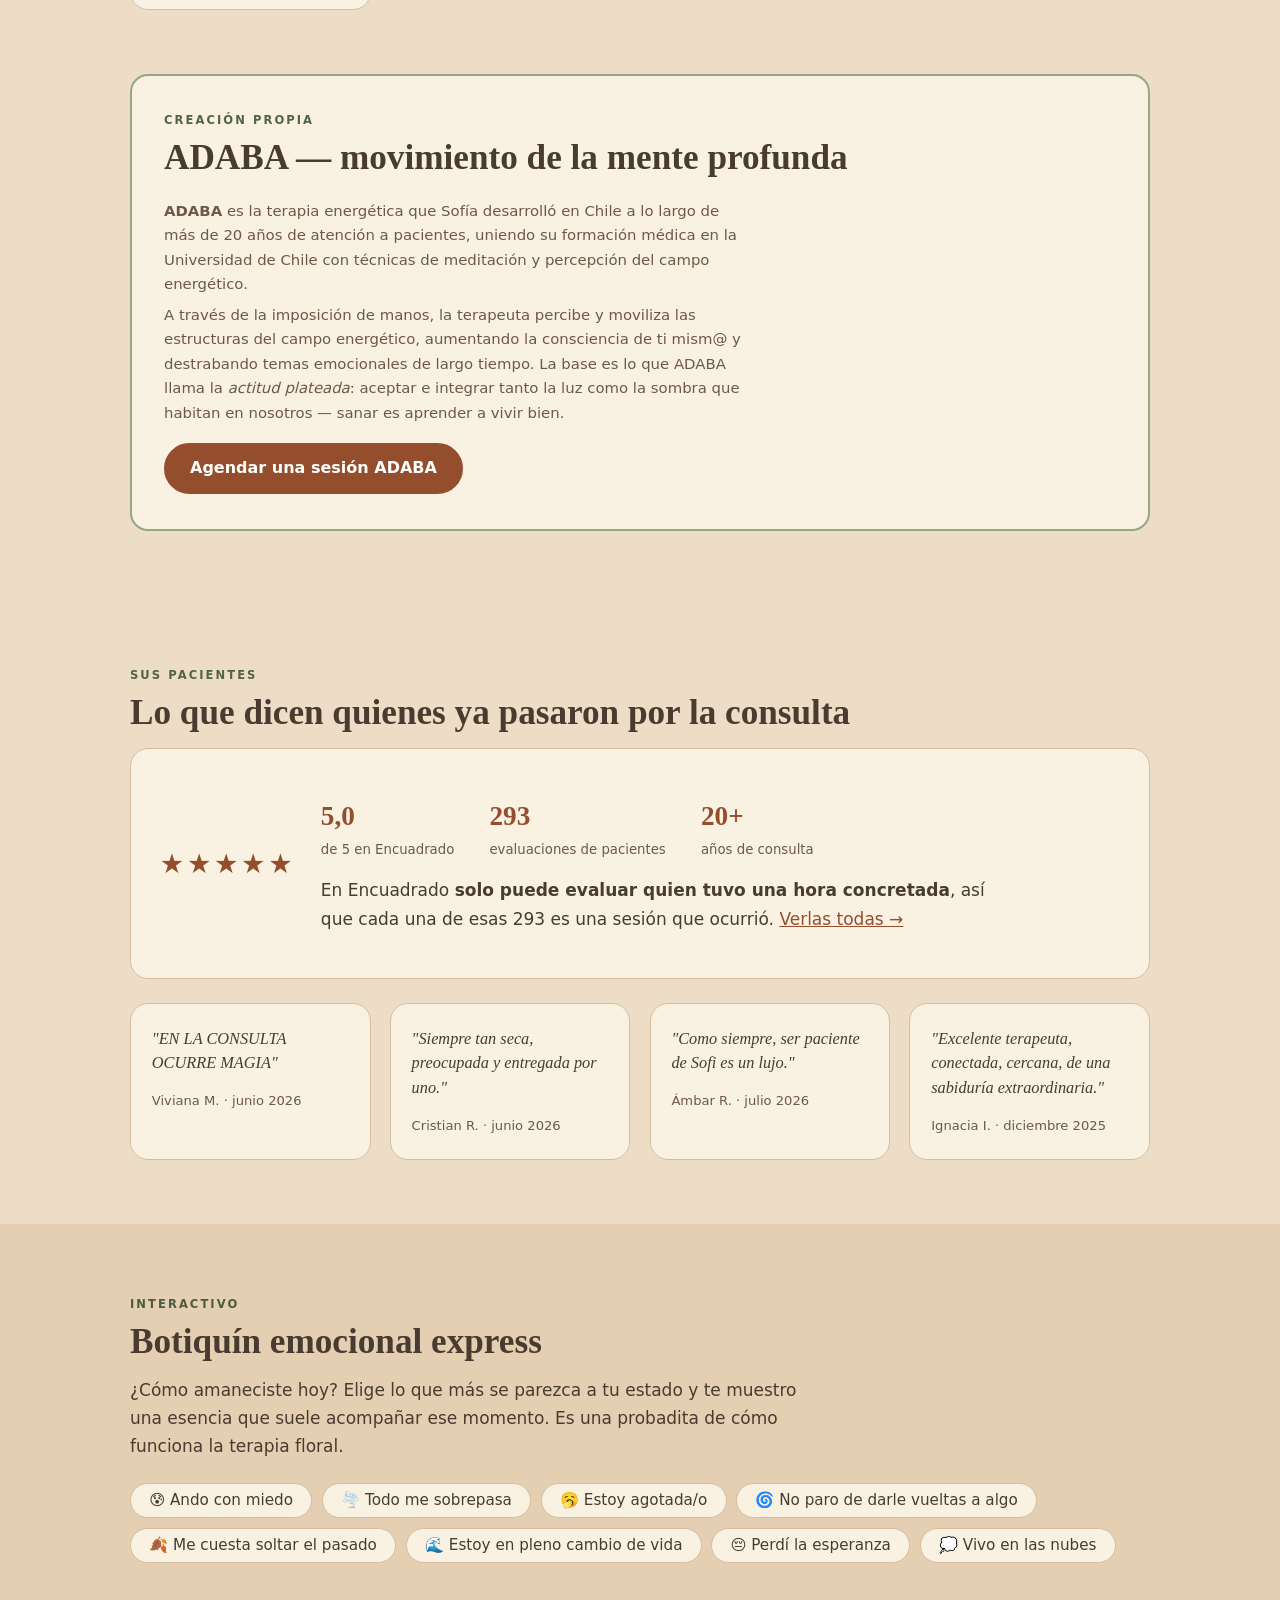
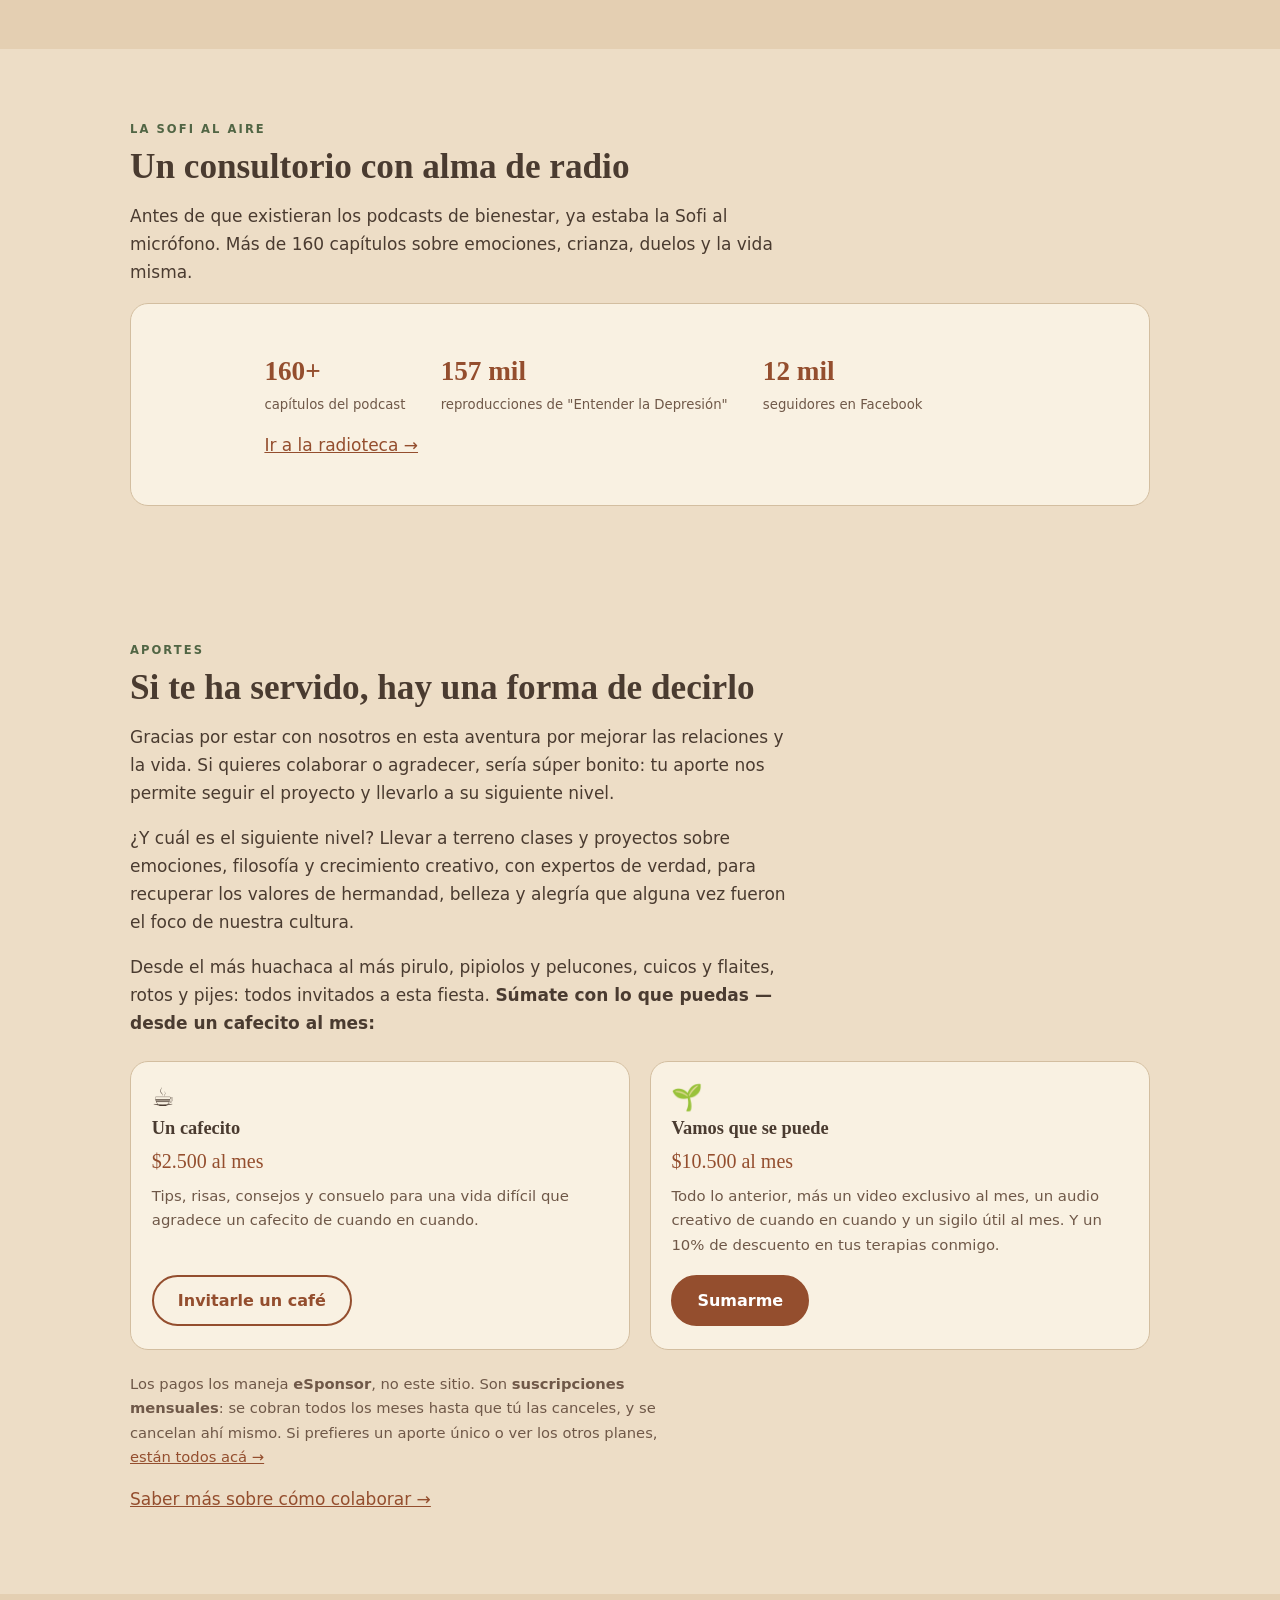
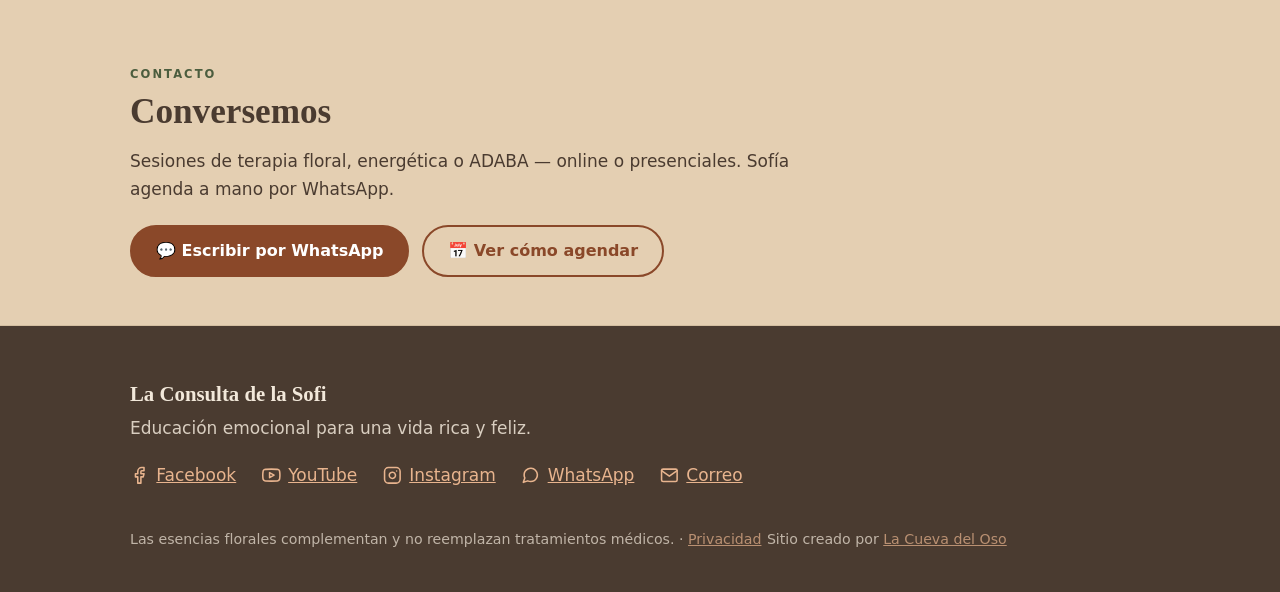
==== commit 958bdeb3: "Conserva el último fotograma del avatar al finalizar" ====
--- a/index.html
+++ b/index.html
@@ -261,6 +261,6 @@
 <script src="js/botiquin.js" defer></script>
 <script src="js/petalos.js" defer></script>
 <script src="js/reveals.js" defer></script>
-<script src="js/avatar.js" defer></script>
+<script src="js/avatar.js?v=2" defer></script>
 </body>
 </html>
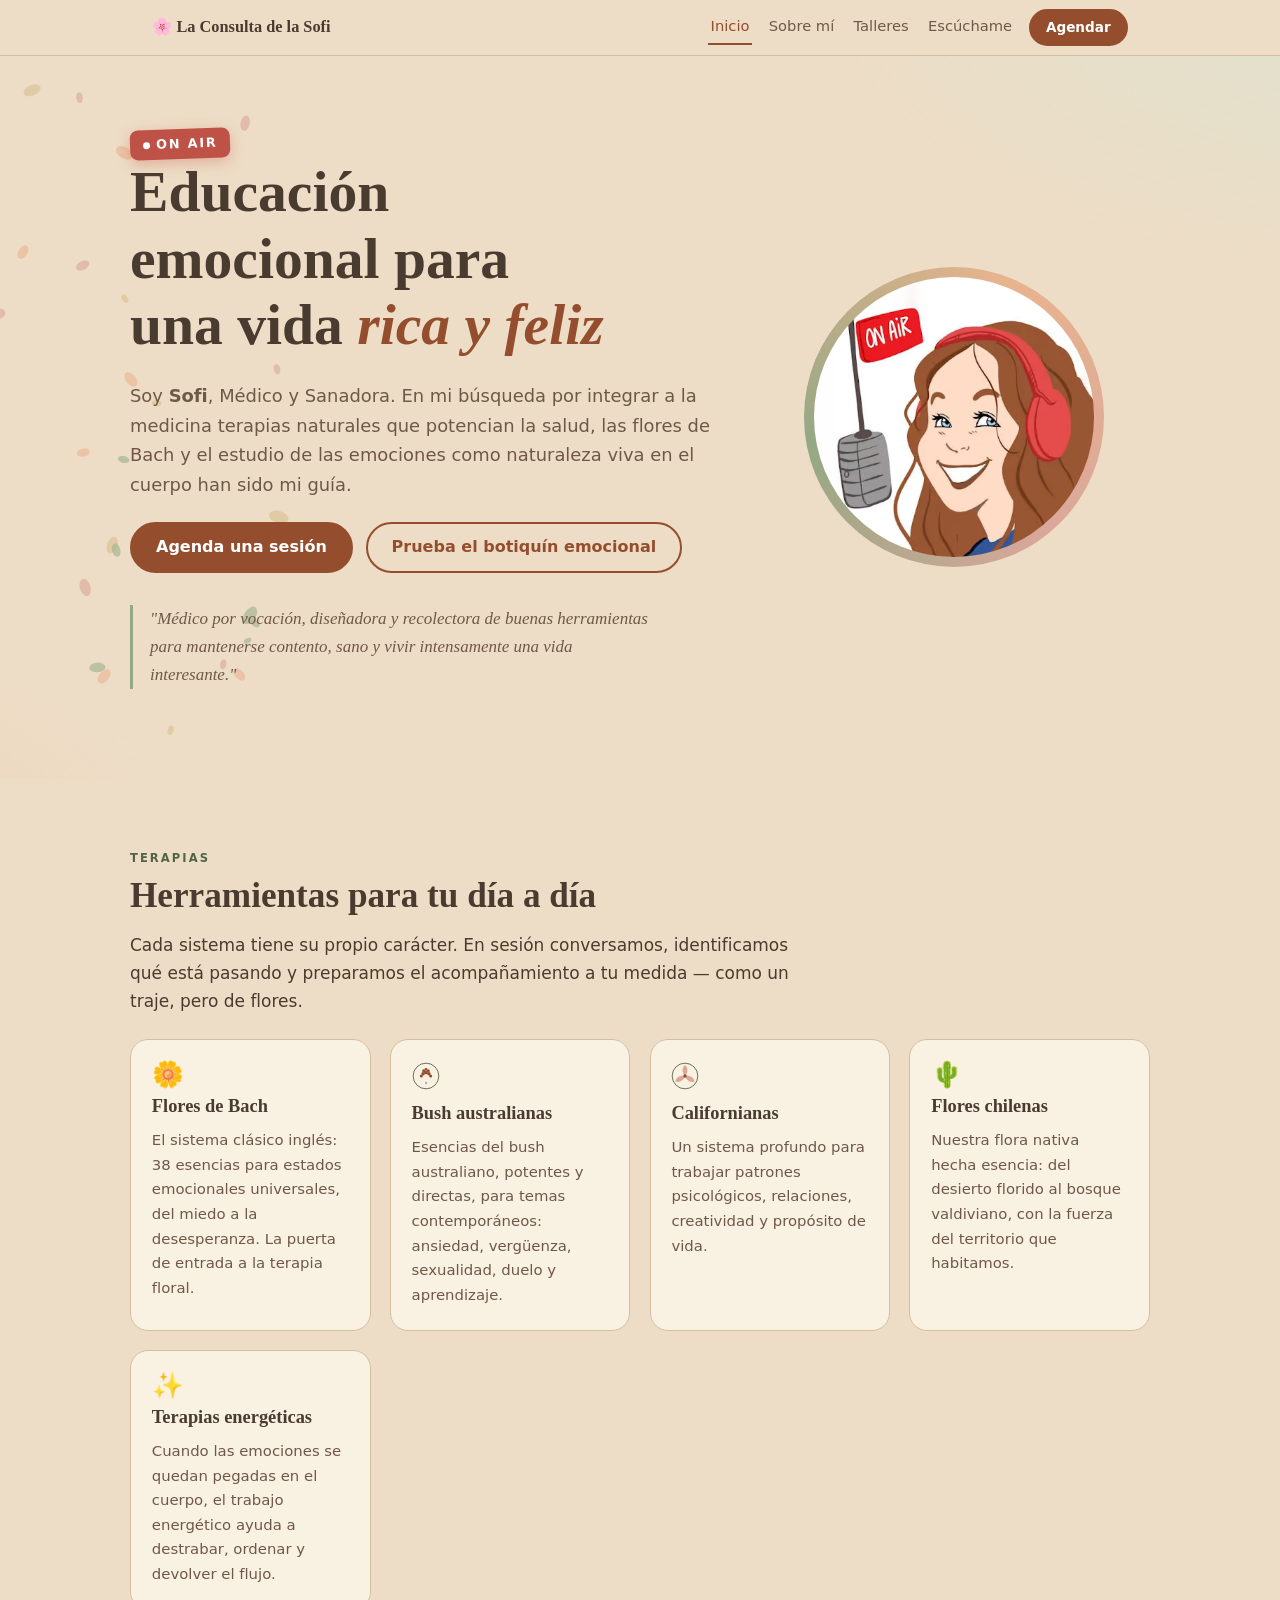
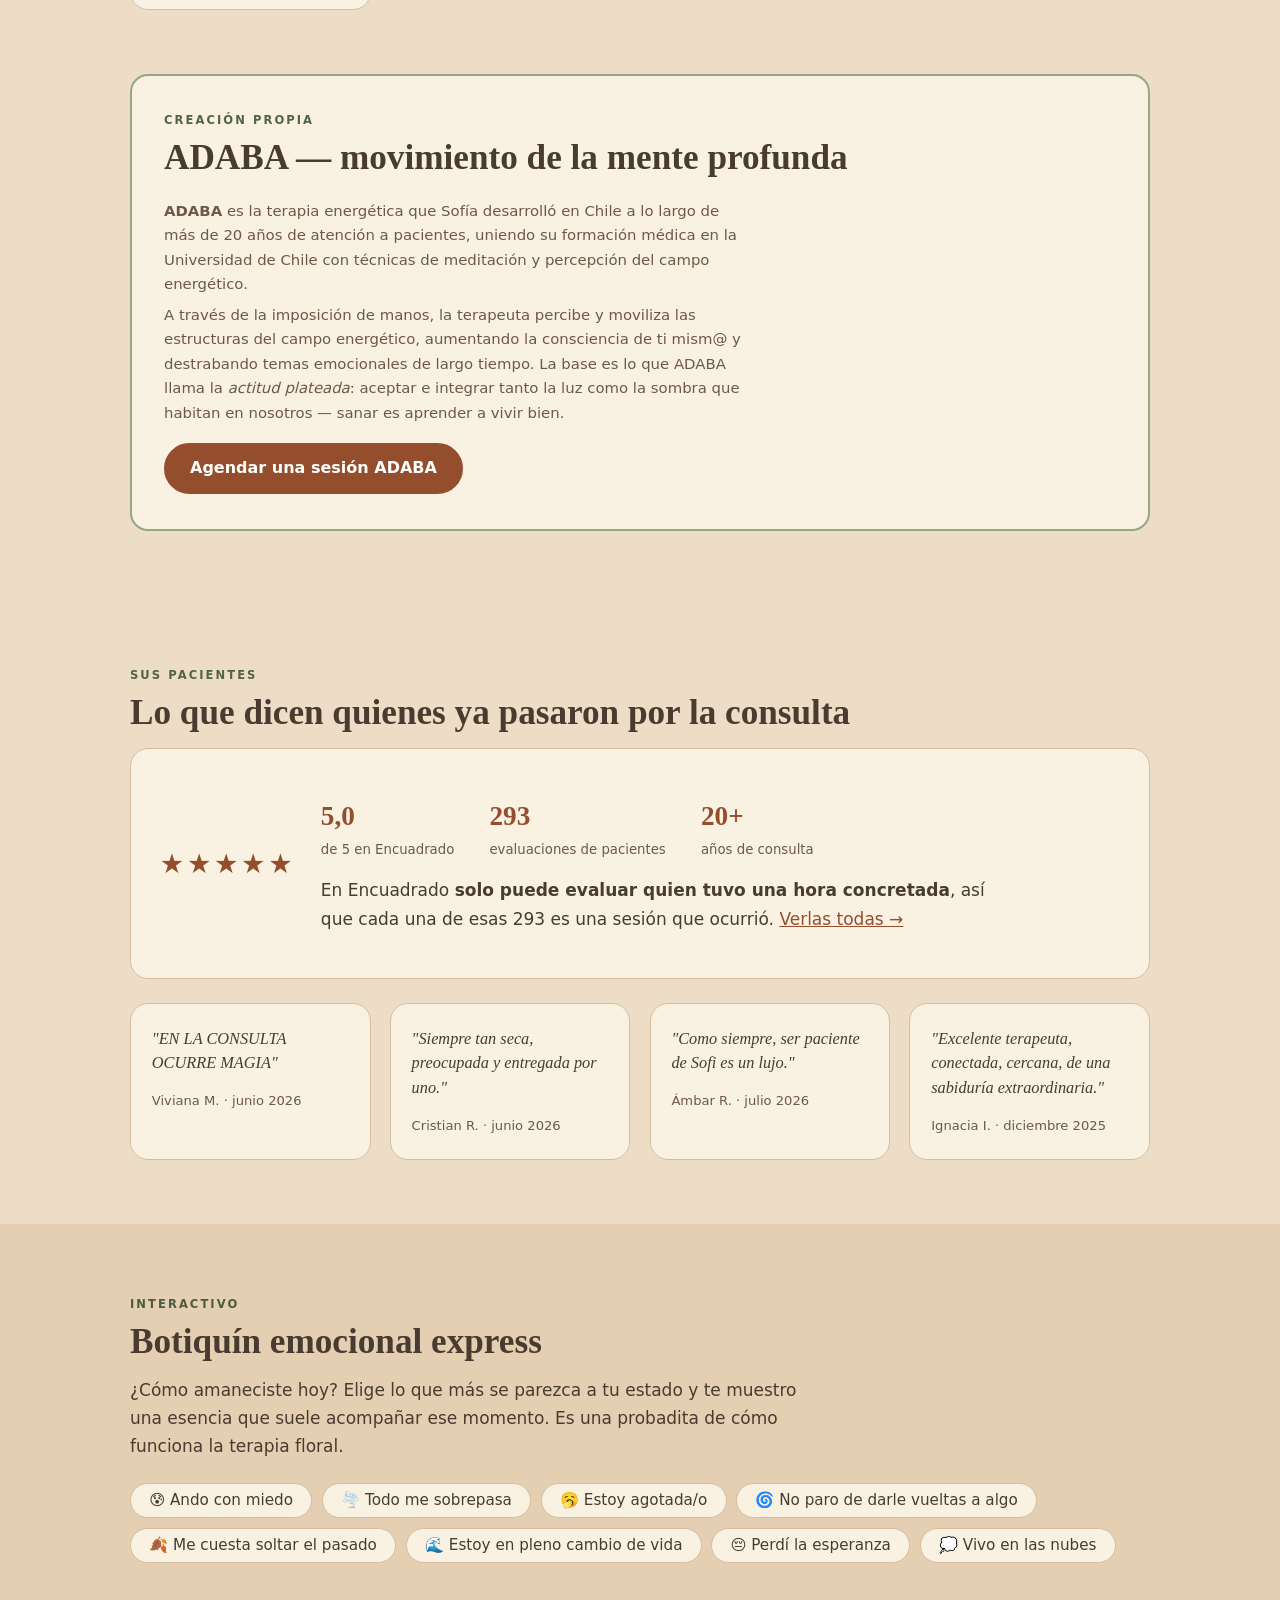
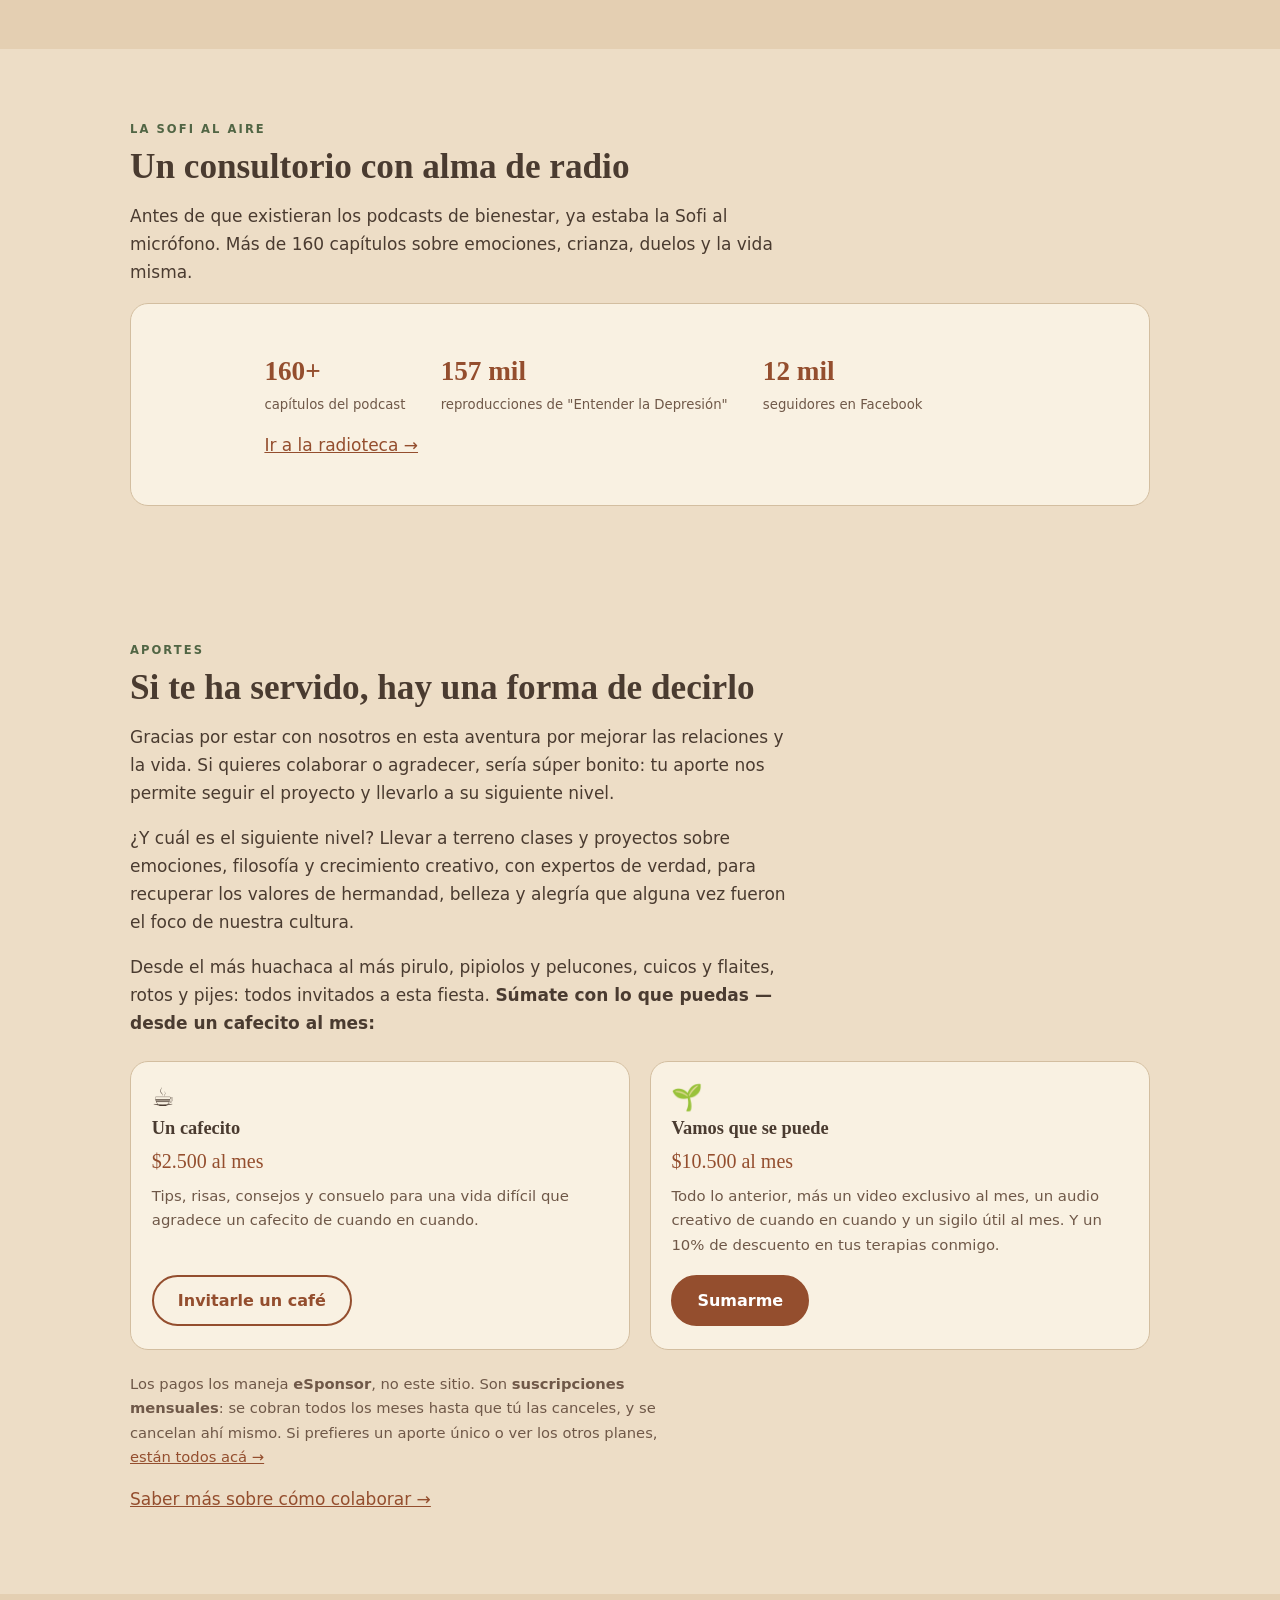
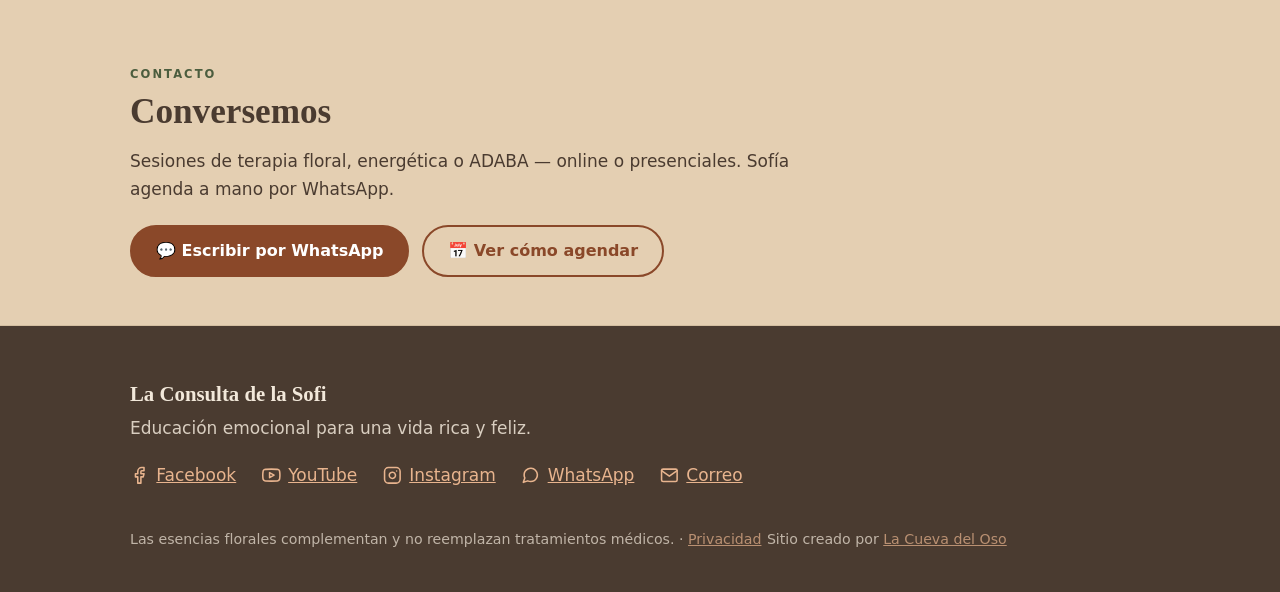
==== commit aadd973c: "fix(seo): canonica de la raiz y sitemap apuntan a / en vez de /index.html Co-Authored-By: Claude Son" ====
--- a/index.html
+++ b/index.html
@@ -6,13 +6,13 @@
 <title>La Consulta de la Sofi — Terapia floral y educación emocional</title>
 <meta name="description" content="Sofía Vera, terapeuta floral y energética: flores de Bach, Bush australianas, californianas y chilenas, más ADABA, su método propio. Sin solemnidad.">
 <!-- HU-18 · qué se dejó fuera del JSON-LD: plan.md → HU-18. -->
-<link rel="canonical" href="https://laconsultadelasofi.cl/index.html">
+<link rel="canonical" href="https://laconsultadelasofi.cl/">
 <meta property="og:type" content="website">
 <meta property="og:site_name" content="La Consulta de la Sofi">
 <meta property="og:locale" content="es_CL">
 <meta property="og:title" content="La Consulta de la Sofi — Terapia floral y educación emocional">
 <meta property="og:description" content="Terapia floral, terapias energéticas y ADABA con Sofía Vera. Educación emocional sin solemnidad y con harto humor.">
-<meta property="og:url" content="https://laconsultadelasofi.cl/index.html">
+<meta property="og:url" content="https://laconsultadelasofi.cl/">
 <meta property="og:image" content="https://laconsultadelasofi.cl/assets/sofi-avatar.jpg">
 <meta property="og:image:width" content="400">
 <meta property="og:image:height" content="400">
--- a/css/componentes.css
+++ b/css/componentes.css
@@ -137,7 +137,11 @@
   .dial-line i{position:absolute; top:-4px; width:3px; height:14px; background:var(--coral); border-radius:2px}
 
   /* ---------- talleres ---------- */
-  .taller-card{display:flex; flex-direction:column; gap:.4rem}
+  .taller-card, .taller-texto{display:flex; flex-direction:column; gap:.4rem}
+  /* ponytail: la ficha con imagen ocupa toda la fila; si algún día hay varias, se apilan */
+  .taller-card.con-img{grid-column:1/-1; display:grid; grid-template-columns:minmax(0,1fr) minmax(0,1.15fr); gap:1.6rem; align-items:center}
+  .taller-card.con-img img{width:100%; height:auto; border-radius:calc(var(--radius) - 6px); display:block}
+  @media (max-width:640px){ .taller-card.con-img{grid-template-columns:1fr} }
   .taller-card .tag{font-size:.72rem; letter-spacing:.14em; text-transform:uppercase; color:var(--ink-soft); font-weight:700}
   .taller-card .meta{display:flex; gap:1.2rem; flex-wrap:wrap; font-size:.88rem; color:var(--ink-soft); margin:.4rem 0 .8rem}
   .taller-card .meta b{color:var(--ink)}
@@ -185,4 +189,18 @@
     .timeline li::before{left:calc(-1.3rem - 7px)}
   }
 
+  /* ---------- "Por qué hago esto" (sobre-mi.html) ---------- */
+  /* Texto de Sofía, grave: bloque oscuro local a esta sección. No es dark mode
+     ni toca :root (decisión en proyecto/diseno.md, HU-25). */
+  section.manifiesto{background:#3E3128; color:#F3E7D5}
+  section.manifiesto h2, section.manifiesto strong{color:#fff}
+  section.manifiesto .eyebrow{color:#E8B48E}
+  section.manifiesto p{
+    font-family:Georgia,"Times New Roman",serif; font-size:1.14rem; line-height:1.72;
+    max-width:60ch; color:#F3E7D5;
+  }
+  section.manifiesto p:first-of-type::first-letter{
+    float:left; font-size:3.4rem; line-height:.86; padding:.06em .12em 0 0; color:#E8B48E;
+  }
+
   #petals{position:absolute; inset:0; width:100%; height:100%; pointer-events:none}
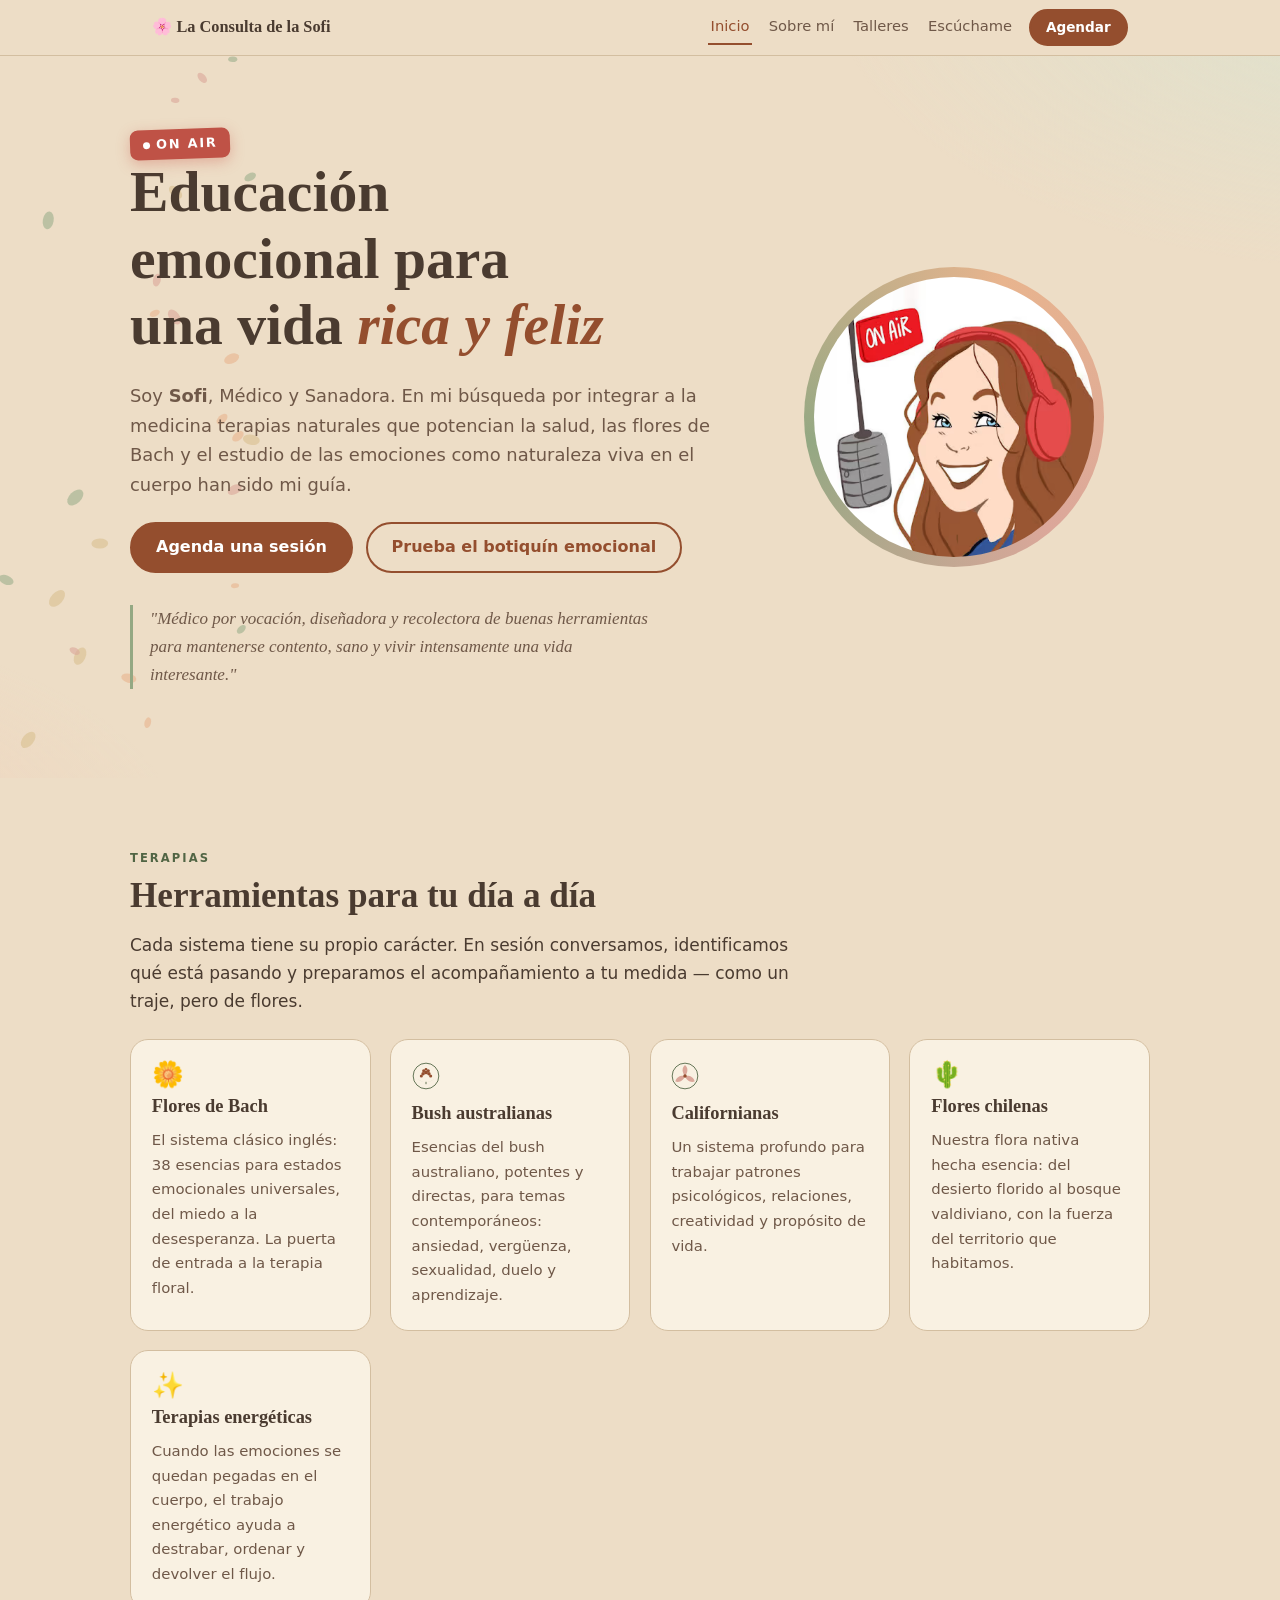
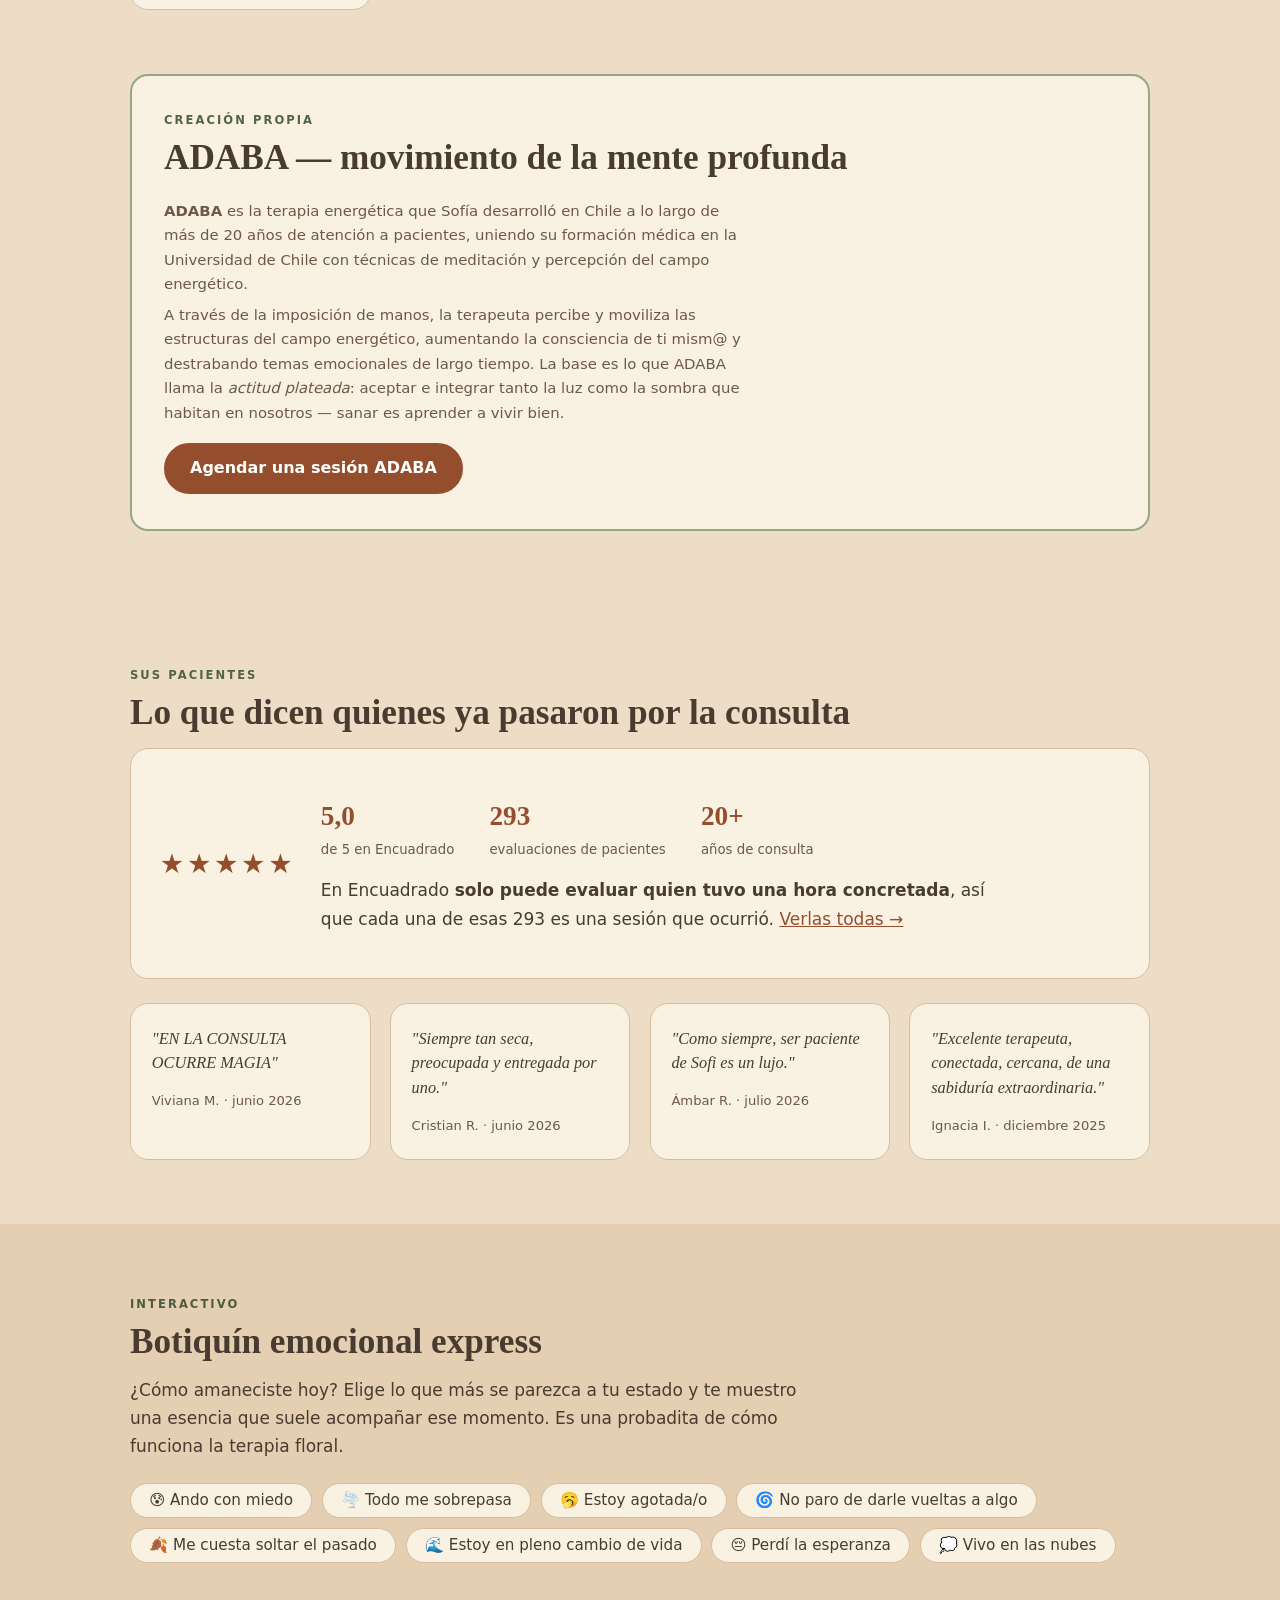
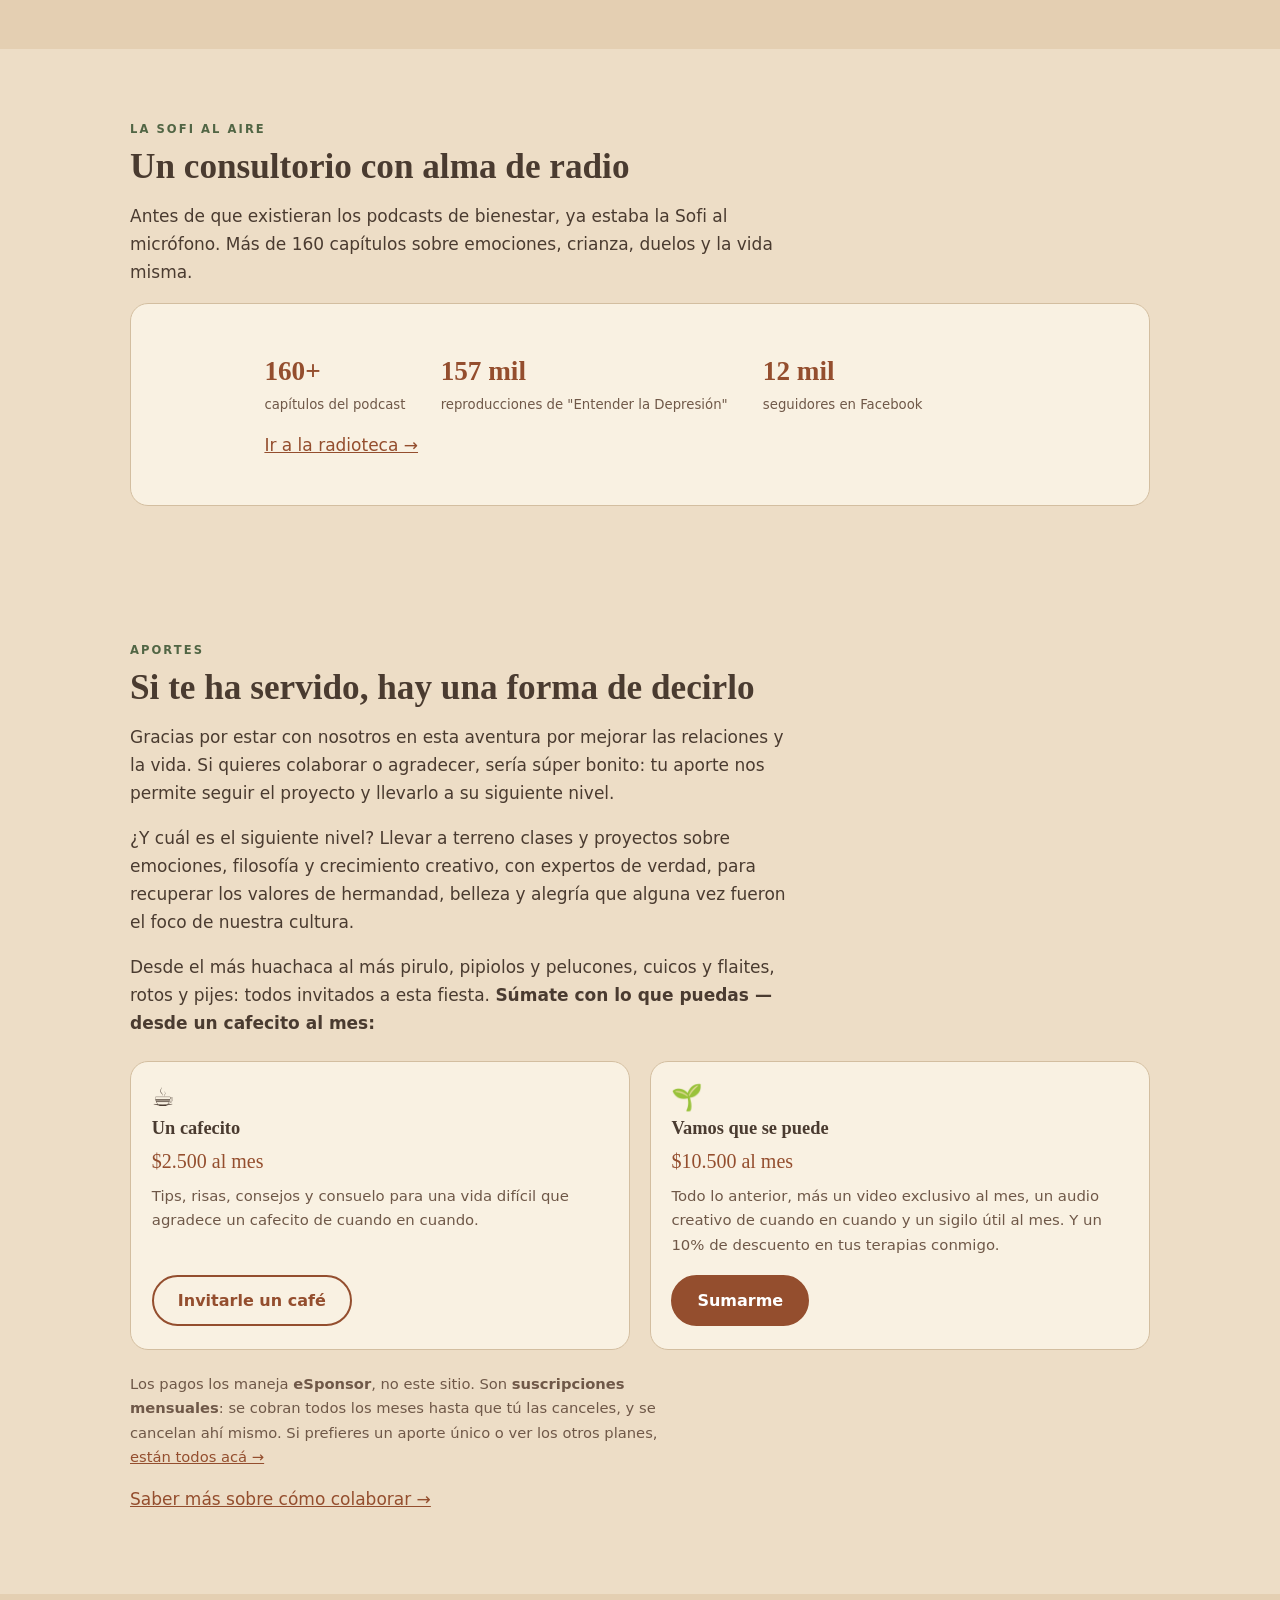
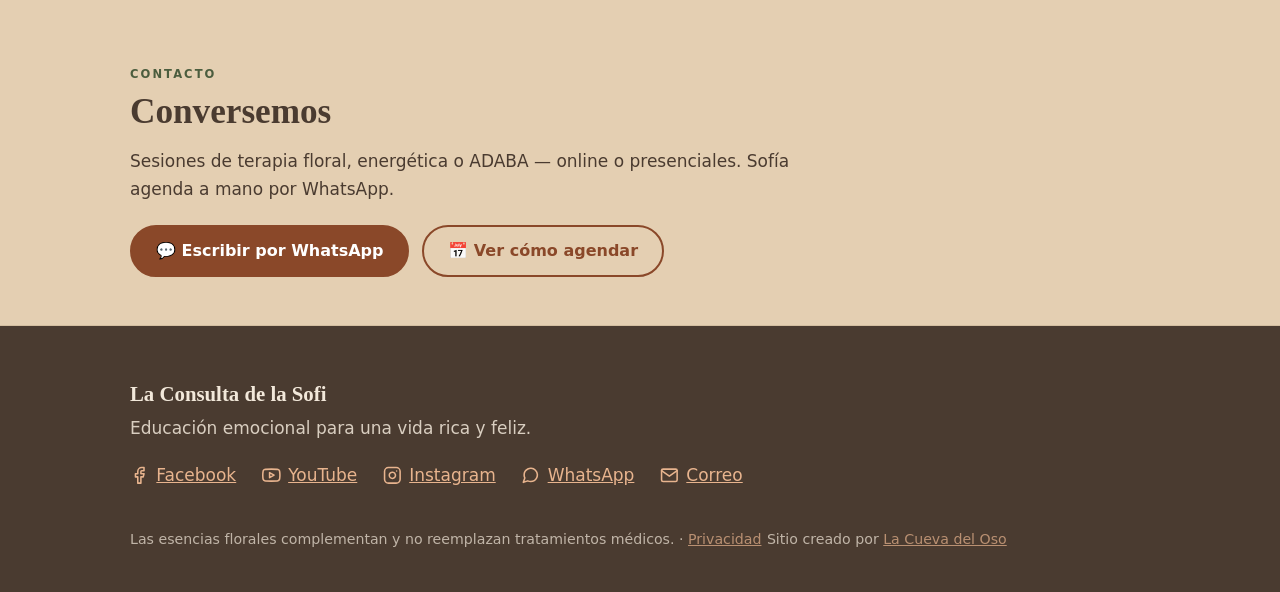
==== commit cca2088d: "fix(seo): enlaces internos de inicio apuntan a / en vez de index.html Co-Authored-By: Claude Sonnet " ====
--- a/index.html
+++ b/index.html
@@ -57,8 +57,8 @@
 <!-- ponytail: nav duplicado en las 6 páginas; sin build no hay includes. Si cambia, cambiarlo en las 6. -->
 <nav>
   <div class="wrap">
-    <a class="brand" href="index.html">🌸 La Consulta de la Sofi</a>
-    <a class="link" href="index.html" aria-current="page">Inicio</a>
+    <a class="brand" href="./">🌸 La Consulta de la Sofi</a>
+    <a class="link" href="./" aria-current="page">Inicio</a>
     <a class="link" href="sobre-mi.html">Sobre mí</a>
     <a class="link" href="talleres.html">Talleres</a>
     <a class="link" href="escuchame.html">Escúchame</a>
